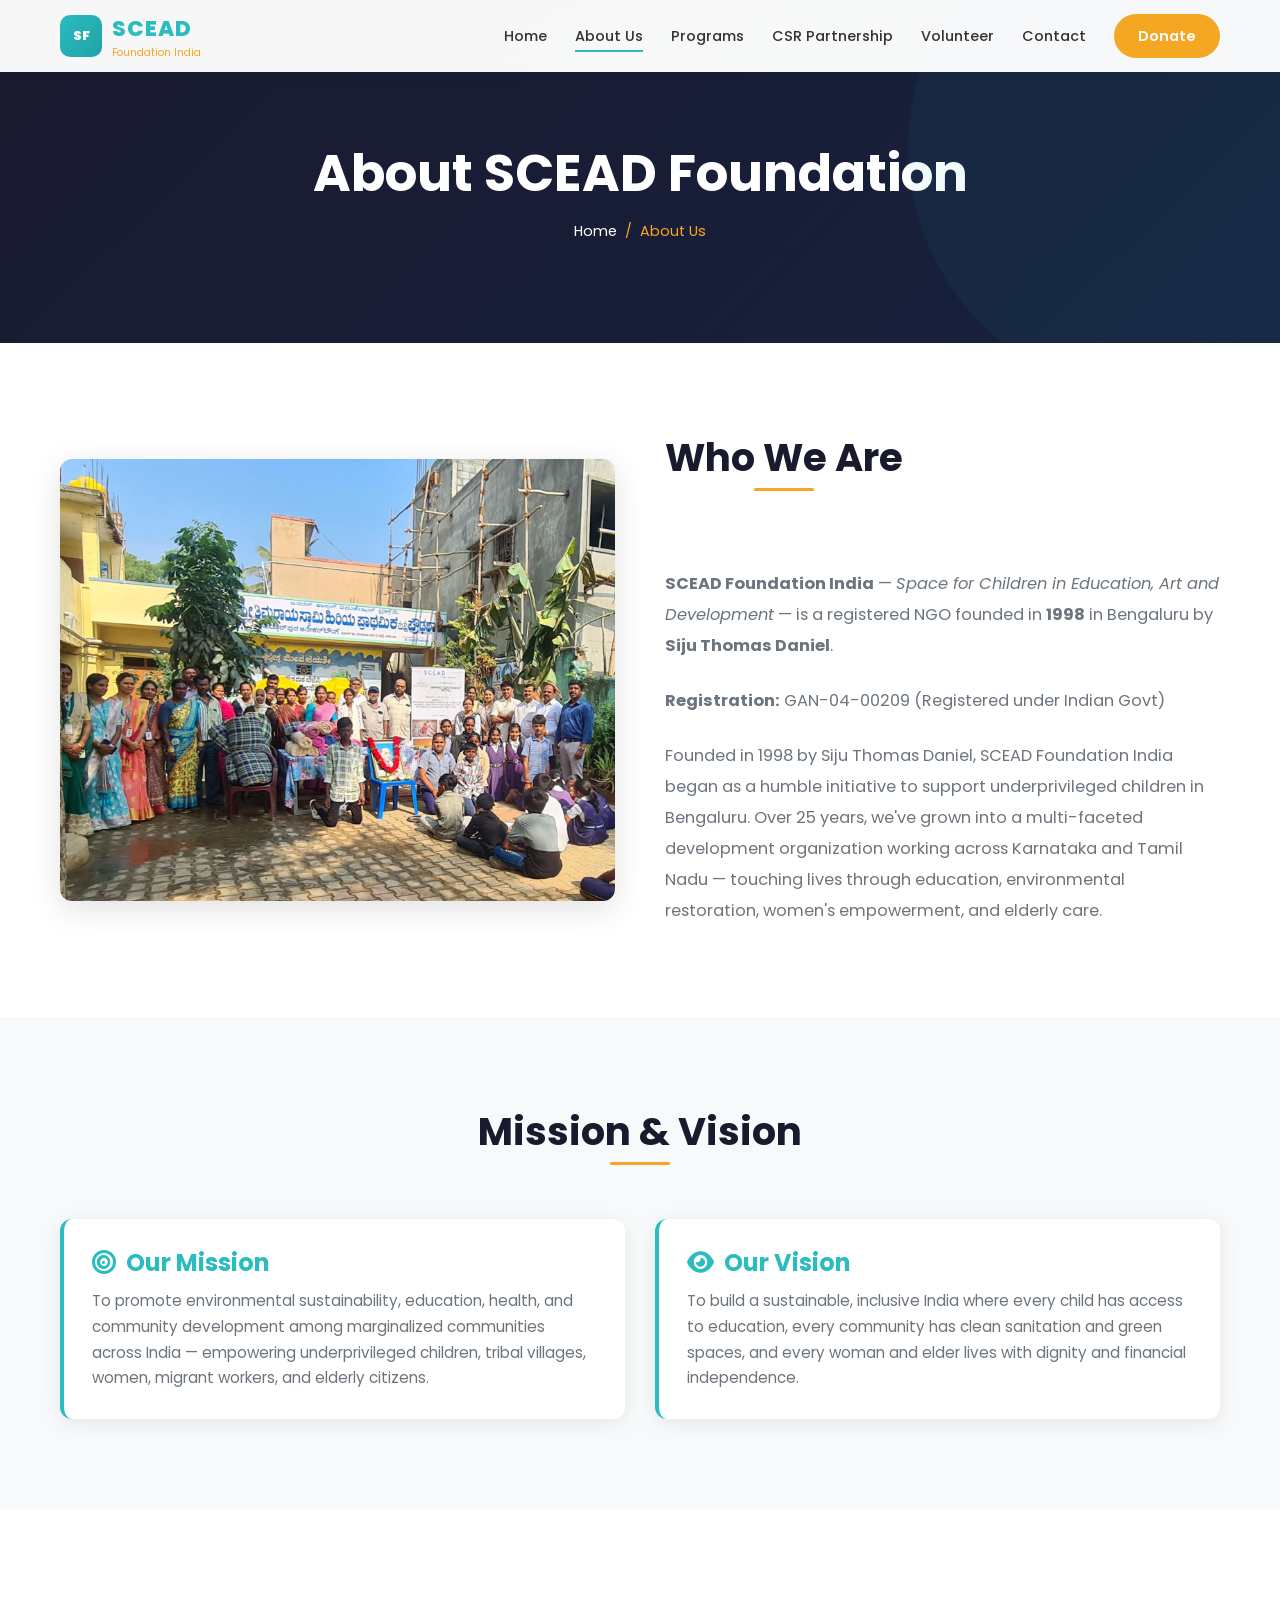
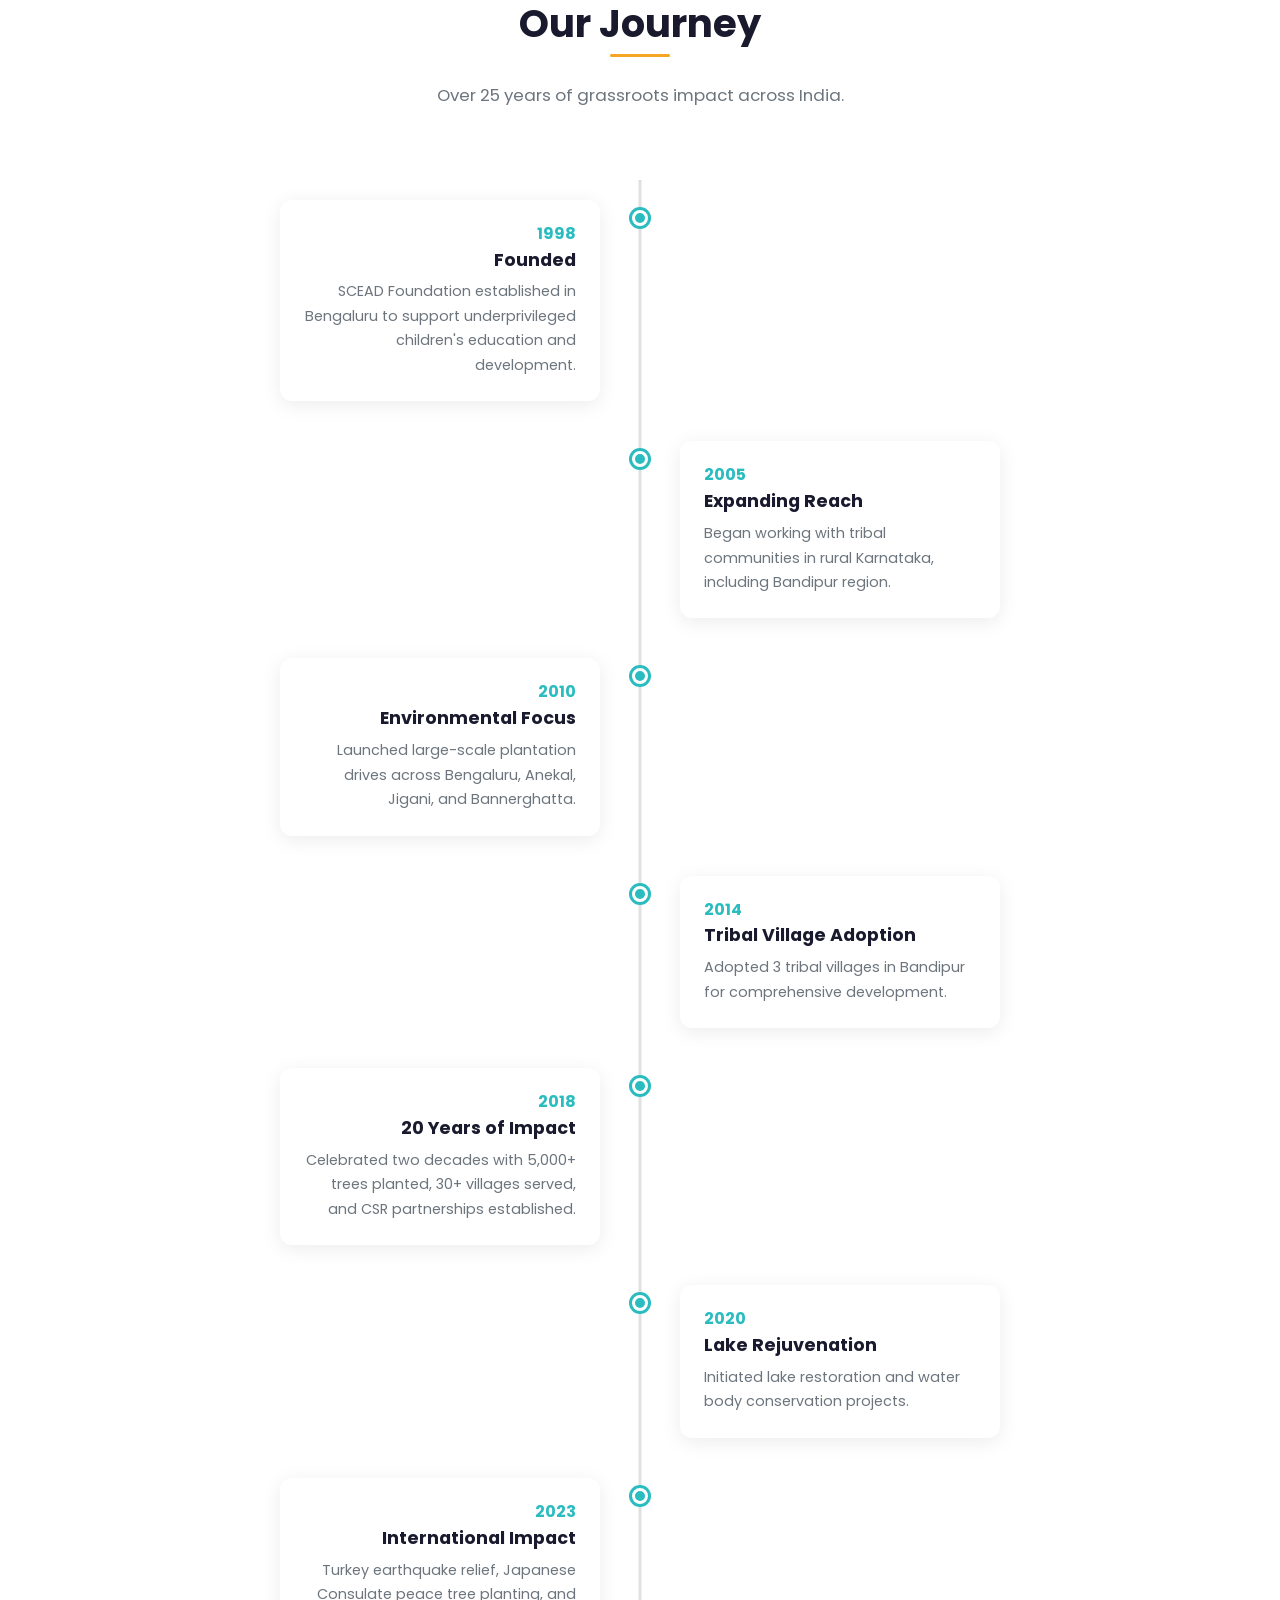
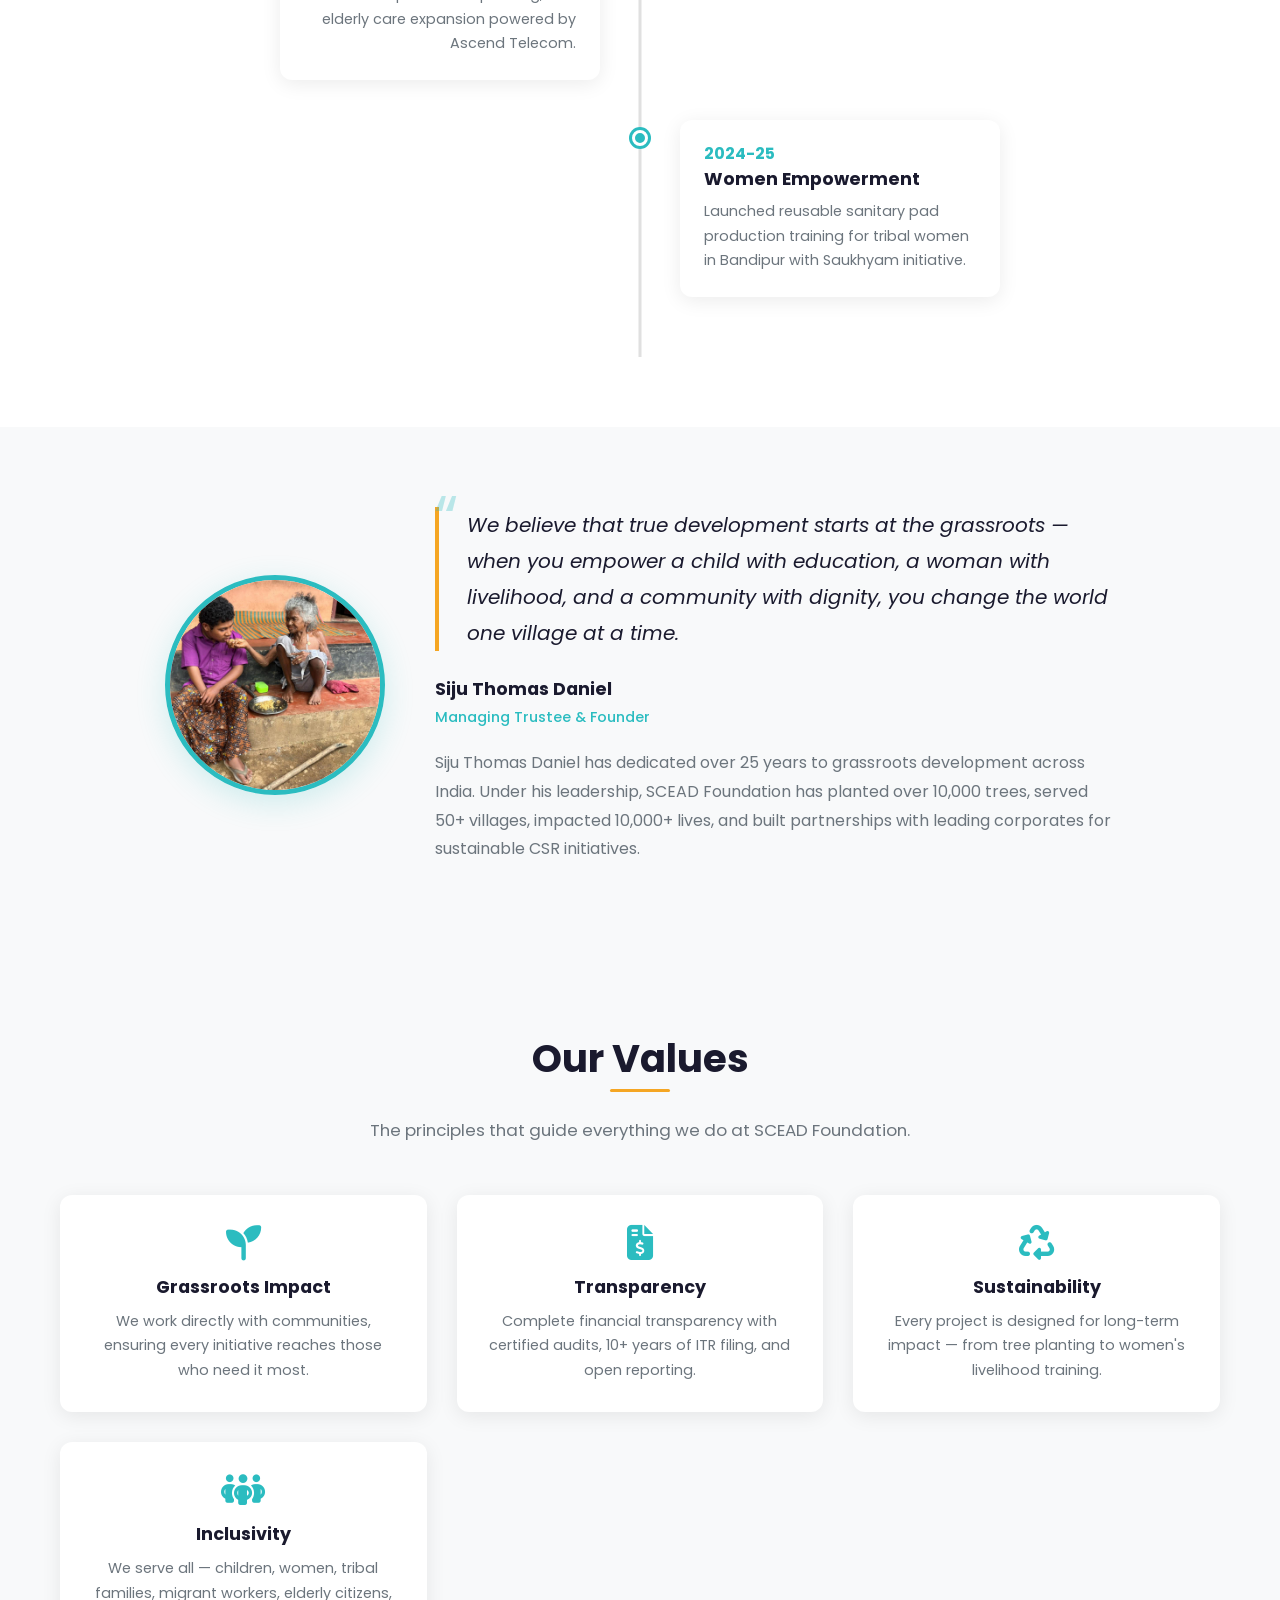
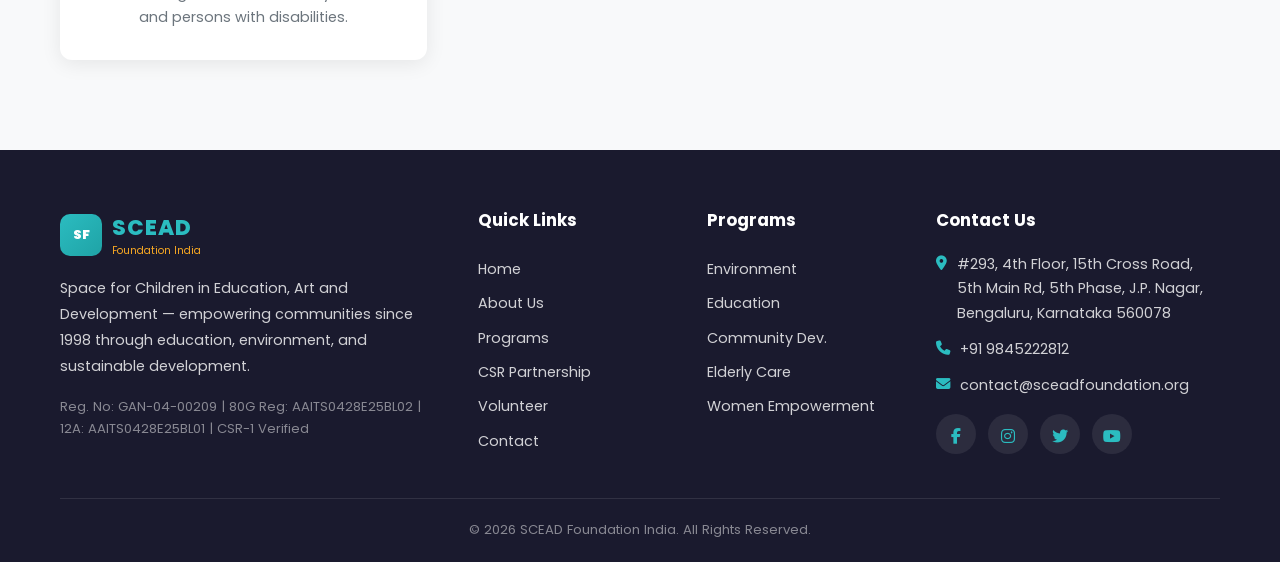
==== about.html @ 92a811de "Add About Us page with timeline, founder section, values" ====
<!DOCTYPE html>
<html lang="en">
<head>
  <meta charset="UTF-8">
  <meta name="viewport" content="width=device-width, initial-scale=1.0">
  <meta name="description" content="About SCEAD Foundation India — Founded in 1998 by Siju Thomas Daniel, empowering underprivileged children, tribal communities, women, and the elderly across Karnataka and Tamil Nadu.">
  <title>About Us — SCEAD Foundation India</title>
  <link rel="preconnect" href="https://fonts.googleapis.com">
  <link rel="preconnect" href="https://fonts.gstatic.com" crossorigin>
  <link href="https://fonts.googleapis.com/css2?family=Poppins:wght@300;400;500;600;700;800&display=swap" rel="stylesheet">
  <link rel="stylesheet" href="https://cdnjs.cloudflare.com/ajax/libs/font-awesome/6.5.1/css/all.min.css">
  <link rel="stylesheet" href="styles.css">
</head>
<body>

  <!-- Navigation -->
  <nav class="navbar" role="navigation" aria-label="Main navigation">
    <div class="container">
      <a href="index.html" class="logo" aria-label="SCEAD Foundation Home">
        <div class="logo-icon">SF</div>
        <div class="logo-text">
          <span>SCEAD</span>
          <span>Foundation India</span>
        </div>
      </a>
      <div class="nav-links" id="navLinks">
        <a href="index.html">Home</a>
        <a href="about.html" class="active">About Us</a>
        <a href="programs.html">Programs</a>
        <a href="csr.html">CSR Partnership</a>
        <a href="volunteer.html">Volunteer</a>
        <a href="contact.html">Contact</a>
        <a href="#donate" class="nav-donate">Donate</a>
      </div>
      <button class="hamburger" id="hamburger" aria-label="Toggle navigation menu" aria-expanded="false">
        <span></span><span></span><span></span>
      </button>
    </div>
  </nav>

  <!-- Page Hero -->
  <section class="page-hero">
    <div class="container">
      <h1 data-aos="fade-up">About SCEAD Foundation</h1>
      <div class="breadcrumb" data-aos="fade-up" data-aos-delay="100">
        <a href="index.html">Home</a>
        <span>/</span>
        <span>About Us</span>
      </div>
    </div>
  </section>

  <!-- Who We Are -->
  <section class="section" id="who-we-are">
    <div class="container">
      <div class="about-grid">
        <div class="about-image" data-aos="fade-right">
          <img src="images/community-gathering.jpg" alt="SCEAD Foundation community gathering and outreach event" loading="lazy">
        </div>
        <div class="about-cards" data-aos="fade-left">
          <div class="section-header" style="text-align:left;">
            <h2>Who We Are</h2>
          </div>
          <p style="color: var(--gray-600); font-size: 1.02rem; line-height: 1.9;">
            <strong>SCEAD Foundation India</strong> — <em>Space for Children in Education, Art and Development</em> — is a registered NGO founded in <strong>1998</strong> in Bengaluru by <strong>Siju Thomas Daniel</strong>.
          </p>
          <p style="color: var(--gray-600); font-size: 1.02rem; line-height: 1.9;">
            <strong>Registration:</strong> GAN-04-00209 (Registered under Indian Govt)
          </p>
          <p style="color: var(--gray-600); font-size: 1.02rem; line-height: 1.9;">
            Founded in 1998 by Siju Thomas Daniel, SCEAD Foundation India began as a humble initiative to support underprivileged children in Bengaluru. Over 25 years, we've grown into a multi-faceted development organization working across Karnataka and Tamil Nadu — touching lives through education, environmental restoration, women's empowerment, and elderly care.
          </p>
        </div>
      </div>
    </div>
  </section>

  <!-- Mission & Vision -->
  <section class="section section-alt" id="mission-vision">
    <div class="container">
      <div class="section-header" data-aos="fade-up">
        <h2>Mission &amp; Vision</h2>
      </div>
      <div class="cta-grid" style="grid-template-columns: repeat(2, 1fr);">
        <div class="about-card" data-aos="fade-up">
          <h3><i class="fas fa-bullseye"></i> Our Mission</h3>
          <p>To promote environmental sustainability, education, health, and community development among marginalized communities across India — empowering underprivileged children, tribal villages, women, migrant workers, and elderly citizens.</p>
        </div>
        <div class="about-card" data-aos="fade-up" data-aos-delay="150">
          <h3><i class="fas fa-eye"></i> Our Vision</h3>
          <p>To build a sustainable, inclusive India where every child has access to education, every community has clean sanitation and green spaces, and every woman and elder lives with dignity and financial independence.</p>
        </div>
      </div>
    </div>
  </section>

  <!-- Our Journey Timeline -->
  <section class="section" id="journey">
    <div class="container">
      <div class="section-header" data-aos="fade-up">
        <h2>Our Journey</h2>
        <p>Over 25 years of grassroots impact across India.</p>
      </div>
      <div class="timeline">
        <div class="timeline-item" data-aos="fade-up">
          <div class="timeline-content">
            <h3>1998</h3>
            <h4>Founded</h4>
            <p>SCEAD Foundation established in Bengaluru to support underprivileged children's education and development.</p>
          </div>
        </div>
        <div class="timeline-item" data-aos="fade-up" data-aos-delay="100">
          <div class="timeline-content">
            <h3>2005</h3>
            <h4>Expanding Reach</h4>
            <p>Began working with tribal communities in rural Karnataka, including Bandipur region.</p>
          </div>
        </div>
        <div class="timeline-item" data-aos="fade-up" data-aos-delay="200">
          <div class="timeline-content">
            <h3>2010</h3>
            <h4>Environmental Focus</h4>
            <p>Launched large-scale plantation drives across Bengaluru, Anekal, Jigani, and Bannerghatta.</p>
          </div>
        </div>
        <div class="timeline-item" data-aos="fade-up" data-aos-delay="300">
          <div class="timeline-content">
            <h3>2014</h3>
            <h4>Tribal Village Adoption</h4>
            <p>Adopted 3 tribal villages in Bandipur for comprehensive development.</p>
          </div>
        </div>
        <div class="timeline-item" data-aos="fade-up" data-aos-delay="400">
          <div class="timeline-content">
            <h3>2018</h3>
            <h4>20 Years of Impact</h4>
            <p>Celebrated two decades with 5,000+ trees planted, 30+ villages served, and CSR partnerships established.</p>
          </div>
        </div>
        <div class="timeline-item" data-aos="fade-up" data-aos-delay="500">
          <div class="timeline-content">
            <h3>2020</h3>
            <h4>Lake Rejuvenation</h4>
            <p>Initiated lake restoration and water body conservation projects.</p>
          </div>
        </div>
        <div class="timeline-item" data-aos="fade-up" data-aos-delay="600">
          <div class="timeline-content">
            <h3>2023</h3>
            <h4>International Impact</h4>
            <p>Turkey earthquake relief, Japanese Consulate peace tree planting, and elderly care expansion powered by Ascend Telecom.</p>
          </div>
        </div>
        <div class="timeline-item" data-aos="fade-up" data-aos-delay="700">
          <div class="timeline-content">
            <h3>2024-25</h3>
            <h4>Women Empowerment</h4>
            <p>Launched reusable sanitary pad production training for tribal women in Bandipur with Saukhyam initiative.</p>
          </div>
        </div>
      </div>
    </div>
  </section>

  <!-- Founder Section -->
  <section class="founder-section" id="founder">
    <div class="container">
      <div class="founder-grid">
        <div class="founder-photo" data-aos="zoom-in">
          <img src="images/elderly-care.jpg" alt="SCEAD Foundation founder's grassroots work with communities" loading="lazy">
        </div>
        <div class="founder-content" data-aos="fade-left">
          <blockquote>
            We believe that true development starts at the grassroots — when you empower a child with education, a woman with livelihood, and a community with dignity, you change the world one village at a time.
          </blockquote>
          <div class="founder-name">Siju Thomas Daniel</div>
          <div class="founder-title">Managing Trustee &amp; Founder</div>
          <p style="color: var(--gray-600); font-size: 1rem; line-height: 1.8; margin-top: 20px;">
            Siju Thomas Daniel has dedicated over 25 years to grassroots development across India. Under his leadership, SCEAD Foundation has planted over 10,000 trees, served 50+ villages, impacted 10,000+ lives, and built partnerships with leading corporates for sustainable CSR initiatives.
          </p>
        </div>
      </div>
    </div>
  </section>

  <!-- Our Values -->
  <section class="section section-alt" id="values">
    <div class="container">
      <div class="section-header" data-aos="fade-up">
        <h2>Our Values</h2>
        <p>The principles that guide everything we do at SCEAD Foundation.</p>
      </div>
      <div class="cta-grid">
        <div class="info-card" data-aos="fade-up">
          <i class="fas fa-seedling"></i>
          <h3>Grassroots Impact</h3>
          <p>We work directly with communities, ensuring every initiative reaches those who need it most.</p>
        </div>
        <div class="info-card" data-aos="fade-up" data-aos-delay="100">
          <i class="fas fa-file-invoice-dollar"></i>
          <h3>Transparency</h3>
          <p>Complete financial transparency with certified audits, 10+ years of ITR filing, and open reporting.</p>
        </div>
        <div class="info-card" data-aos="fade-up" data-aos-delay="200">
          <i class="fas fa-recycle"></i>
          <h3>Sustainability</h3>
          <p>Every project is designed for long-term impact — from tree planting to women's livelihood training.</p>
        </div>
        <div class="info-card" data-aos="fade-up" data-aos-delay="300">
          <i class="fas fa-people-group"></i>
          <h3>Inclusivity</h3>
          <p>We serve all — children, women, tribal families, migrant workers, elderly citizens, and persons with disabilities.</p>
        </div>
      </div>
    </div>
  </section>

  <!-- Footer -->
  <footer class="footer" id="contact-footer">
    <div class="container">
      <div class="footer-grid">
        <div class="footer-about">
          <div class="logo" style="margin-bottom: 16px;">
            <div class="logo-icon">SF</div>
            <div class="logo-text">
              <span>SCEAD</span>
              <span>Foundation India</span>
            </div>
          </div>
          <p>Space for Children in Education, Art and Development — empowering communities since 1998 through education, environment, and sustainable development.</p>
          <div class="reg-info">Reg. No: GAN-04-00209 | 80G Reg: AAITS0428E25BL02 | 12A: AAITS0428E25BL01 | CSR-1 Verified</div>
        </div>
        <div class="footer-links">
          <h4>Quick Links</h4>
          <a href="index.html">Home</a>
          <a href="about.html">About Us</a>
          <a href="programs.html">Programs</a>
          <a href="csr.html">CSR Partnership</a>
          <a href="volunteer.html">Volunteer</a>
          <a href="contact.html">Contact</a>
        </div>
        <div class="footer-links">
          <h4>Programs</h4>
          <a href="programs.html#environment">Environment</a>
          <a href="programs.html#education">Education</a>
          <a href="programs.html#community">Community Dev.</a>
          <a href="programs.html#elderly">Elderly Care</a>
          <a href="programs.html#women">Women Empowerment</a>
        </div>
        <div class="footer-contact">
          <h4>Contact Us</h4>
          <p><i class="fas fa-map-marker-alt"></i> #293, 4th Floor, 15th Cross Road, 5th Main Rd, 5th Phase, J.P. Nagar, Bengaluru, Karnataka 560078</p>
          <p><i class="fas fa-phone"></i> +91 9845222812</p>
          <p><i class="fas fa-envelope"></i> contact@sceadfoundation.org</p>
          <div class="footer-social">
            <a href="#" aria-label="Facebook"><i class="fab fa-facebook-f"></i></a>
            <a href="#" aria-label="Instagram"><i class="fab fa-instagram"></i></a>
            <a href="#" aria-label="Twitter"><i class="fab fa-twitter"></i></a>
            <a href="#" aria-label="YouTube"><i class="fab fa-youtube"></i></a>
          </div>
        </div>
      </div>
      <div class="footer-bottom">
        &copy; 2026 SCEAD Foundation India. All Rights Reserved.
      </div>
    </div>
  </footer>

  <!-- Back to Top -->
  <button class="back-to-top" aria-label="Back to top"><i class="fas fa-chevron-up"></i></button>

  <!-- Mobile Donate Float -->
  <a href="#donate" class="donate-float"><i class="fas fa-heart"></i> Donate Now</a>

  <script src="scripts.js"></script>
</body>
</html>
---- styles.css ----
/* ============================================
   SCEAD Foundation India — Global Styles
   ============================================ */

/* ---------- CSS Variables ---------- */
:root {
  --primary: #2BBCC0;
  --primary-dark: #1FA3A6;
  --secondary: #F5A623;
  --secondary-dark: #D98E1B;
  --dark: #1A1A2E;
  --dark-text: #333333;
  --light-bg: #F8F9FA;
  --white: #FFFFFF;
  --gray-100: #f0f0f0;
  --gray-200: #e0e0e0;
  --gray-600: #6c757d;
  --shadow: 0 4px 20px rgba(0,0,0,0.08);
  --shadow-lg: 0 8px 32px rgba(0,0,0,0.12);
  --radius: 12px;
  --transition: 0.3s ease;
}

/* ---------- Reset & Base ---------- */
*, *::before, *::after { box-sizing: border-box; margin: 0; padding: 0; }

html {
  scroll-behavior: smooth;
  font-size: 16px;
}

body {
  font-family: 'Poppins', sans-serif;
  color: var(--dark-text);
  line-height: 1.7;
  overflow-x: hidden;
  background: var(--white);
}

img { max-width: 100%; height: auto; display: block; }
a { text-decoration: none; color: inherit; transition: color var(--transition); }
ul { list-style: none; }

.container {
  max-width: 1200px;
  margin: 0 auto;
  padding: 0 20px;
}

/* ---------- Typography ---------- */
h1, h2, h3, h4, h5, h6 {
  font-weight: 700;
  line-height: 1.3;
  color: var(--dark);
}

h1 { font-size: clamp(2rem, 5vw, 3.2rem); }
h2 { font-size: clamp(1.6rem, 4vw, 2.4rem); }
h3 { font-size: clamp(1.2rem, 3vw, 1.5rem); }

.section-header {
  text-align: center;
  margin-bottom: 50px;
}

.section-header h2 {
  margin-bottom: 12px;
  position: relative;
  display: inline-block;
}

.section-header h2::after {
  content: '';
  position: absolute;
  bottom: -8px;
  left: 50%;
  transform: translateX(-50%);
  width: 60px;
  height: 3px;
  background: var(--secondary);
  border-radius: 2px;
}

.section-header p {
  color: var(--gray-600);
  max-width: 620px;
  margin: 20px auto 0;
  font-size: 1.05rem;
}

/* ---------- Buttons ---------- */
.btn {
  display: inline-flex;
  align-items: center;
  gap: 8px;
  padding: 14px 32px;
  border-radius: 50px;
  font-family: 'Poppins', sans-serif;
  font-weight: 600;
  font-size: 0.95rem;
  border: none;
  cursor: pointer;
  transition: all var(--transition);
  text-align: center;
}

.btn-primary {
  background: var(--secondary);
  color: var(--white);
}
.btn-primary:hover {
  background: var(--secondary-dark);
  transform: translateY(-2px);
  box-shadow: 0 6px 20px rgba(245,166,35,0.4);
}

.btn-outline {
  background: transparent;
  color: var(--white);
  border: 2px solid var(--white);
}
.btn-outline:hover {
  background: var(--white);
  color: var(--dark);
  transform: translateY(-2px);
}

.btn-teal {
  background: var(--primary);
  color: var(--white);
}
.btn-teal:hover {
  background: var(--primary-dark);
  transform: translateY(-2px);
  box-shadow: 0 6px 20px rgba(43,188,192,0.4);
}

.btn-sm {
  padding: 10px 24px;
  font-size: 0.88rem;
}

/* ---------- Navigation ---------- */
.navbar {
  position: fixed;
  top: 0;
  left: 0;
  width: 100%;
  z-index: 1000;
  background: rgba(255,255,255,0.97);
  backdrop-filter: blur(10px);
  box-shadow: 0 2px 12px rgba(0,0,0,0.06);
  transition: all var(--transition);
}

.navbar .container {
  display: flex;
  align-items: center;
  justify-content: space-between;
  height: 72px;
}

.logo {
  display: flex;
  align-items: center;
  gap: 10px;
  font-size: 1.35rem;
  font-weight: 800;
  letter-spacing: 1px;
}

.logo-icon {
  width: 42px;
  height: 42px;
  background: linear-gradient(135deg, var(--primary), var(--primary-dark));
  border-radius: 10px;
  display: flex;
  align-items: center;
  justify-content: center;
  color: var(--white);
  font-weight: 900;
  font-size: 0.8rem;
  letter-spacing: 0;
}

.logo-text span:first-child { color: var(--primary); }
.logo-text span:last-child { color: var(--secondary); font-size: 0.65rem; display: block; font-weight: 400; letter-spacing: 0; margin-top: -4px; }

.nav-links {
  display: flex;
  align-items: center;
  gap: 28px;
}

.nav-links a {
  font-size: 0.9rem;
  font-weight: 500;
  color: var(--dark-text);
  position: relative;
  padding: 4px 0;
}

.nav-links a::after {
  content: '';
  position: absolute;
  bottom: 0;
  left: 0;
  width: 0;
  height: 2px;
  background: var(--primary);
  transition: width var(--transition);
}

.nav-links a:hover::after,
.nav-links a.active::after { width: 100%; }
.nav-links a:hover { color: var(--primary); }

.nav-donate {
  background: var(--secondary) !important;
  color: var(--white) !important;
  padding: 10px 24px !important;
  border-radius: 50px !important;
  font-weight: 600 !important;
}
.nav-donate::after { display: none !important; }
.nav-donate:hover {
  background: var(--secondary-dark) !important;
  color: var(--white) !important;
  transform: translateY(-1px);
  box-shadow: 0 4px 12px rgba(245,166,35,0.35);
}

/* Hamburger */
.hamburger {
  display: none;
  flex-direction: column;
  gap: 5px;
  cursor: pointer;
  padding: 4px;
  background: none;
  border: none;
}

.hamburger span {
  width: 26px;
  height: 2.5px;
  background: var(--dark);
  border-radius: 2px;
  transition: all var(--transition);
}

.hamburger.active span:nth-child(1) { transform: translateY(7.5px) rotate(45deg); }
.hamburger.active span:nth-child(2) { opacity: 0; }
.hamburger.active span:nth-child(3) { transform: translateY(-7.5px) rotate(-45deg); }

/* ---------- Hero ---------- */
.hero {
  position: relative;
  min-height: 100vh;
  display: flex;
  align-items: center;
  justify-content: center;
  overflow: hidden;
  background: var(--dark);
}

.hero-bg {
  position: absolute;
  inset: 0;
  background-size: cover;
  background-position: center;
  background-repeat: no-repeat;
  filter: brightness(0.4);
  transform: scale(1.05);
  transition: transform 8s ease;
}

.hero:hover .hero-bg { transform: scale(1.1); }

.hero-content {
  position: relative;
  z-index: 2;
  text-align: center;
  color: var(--white);
  max-width: 820px;
  padding: 0 20px;
}

.hero-content h1 {
  color: var(--white);
  font-size: clamp(2.2rem, 6vw, 3.8rem);
  margin-bottom: 20px;
  text-shadow: 0 2px 20px rgba(0,0,0,0.3);
}

.hero-content h1 span { color: var(--secondary); }

.hero-content p {
  font-size: clamp(1rem, 2vw, 1.2rem);
  margin-bottom: 36px;
  opacity: 0.92;
  line-height: 1.8;
}

.hero-buttons {
  display: flex;
  gap: 16px;
  justify-content: center;
  flex-wrap: wrap;
}

/* ---------- Section Padding ---------- */
.section { padding: 90px 0; }
.section-alt { background: var(--light-bg); }

/* ---------- About / Side-by-Side ---------- */
.about-grid {
  display: grid;
  grid-template-columns: 1fr 1fr;
  gap: 50px;
  align-items: center;
}

.about-image {
  border-radius: var(--radius);
  overflow: hidden;
  box-shadow: var(--shadow-lg);
  position: relative;
}

.about-image img {
  width: 100%;
  height: 100%;
  object-fit: cover;
  min-height: 400px;
}

.about-image::after {
  content: '';
  position: absolute;
  bottom: -15px;
  right: -15px;
  width: 100%;
  height: 100%;
  border: 3px solid var(--primary);
  border-radius: var(--radius);
  z-index: -1;
}

.about-cards {
  display: flex;
  flex-direction: column;
  gap: 24px;
}

.about-card {
  background: var(--white);
  padding: 28px;
  border-radius: var(--radius);
  box-shadow: var(--shadow);
  border-left: 4px solid var(--primary);
  transition: transform var(--transition);
}

.about-card:hover { transform: translateX(6px); }

.about-card h3 {
  margin-bottom: 10px;
  color: var(--primary);
  display: flex;
  align-items: center;
  gap: 10px;
}

.about-card p { color: var(--gray-600); font-size: 0.95rem; }

/* ---------- Impact Stats ---------- */
.stats-section {
  background: linear-gradient(135deg, var(--dark) 0%, #16213e 100%);
  padding: 70px 0;
  position: relative;
  overflow: hidden;
}

.stats-section::before {
  content: '';
  position: absolute;
  top: -50%;
  left: -10%;
  width: 400px;
  height: 400px;
  background: rgba(43,188,192,0.08);
  border-radius: 50%;
}

.stats-grid {
  display: grid;
  grid-template-columns: repeat(auto-fit, minmax(170px, 1fr));
  gap: 30px;
  text-align: center;
  position: relative;
  z-index: 1;
}

.stat-item {
  color: var(--white);
  padding: 20px 10px;
}

.stat-icon {
  font-size: 2rem;
  color: var(--secondary);
  margin-bottom: 12px;
}

.stat-number {
  font-size: 2.6rem;
  font-weight: 800;
  color: var(--white);
  margin-bottom: 6px;
}

.stat-number .suffix { font-size: 1.6rem; }

.stat-label {
  font-size: 0.88rem;
  opacity: 0.8;
  font-weight: 400;
}

/* ---------- Founder Quote ---------- */
.founder-section {
  background: var(--light-bg);
  padding: 80px 0;
}

.founder-grid {
  display: grid;
  grid-template-columns: auto 1fr;
  gap: 50px;
  align-items: center;
  max-width: 950px;
  margin: 0 auto;
}

.founder-photo {
  width: 220px;
  height: 220px;
  border-radius: 50%;
  overflow: hidden;
  border: 5px solid var(--primary);
  box-shadow: 0 8px 30px rgba(43,188,192,0.2);
}

.founder-photo img {
  width: 100%;
  height: 100%;
  object-fit: cover;
}

.founder-content blockquote {
  font-size: 1.25rem;
  font-style: italic;
  color: var(--dark);
  line-height: 1.8;
  position: relative;
  padding-left: 28px;
  border-left: 4px solid var(--secondary);
  margin-bottom: 24px;
}

.founder-content blockquote::before {
  content: '\201C';
  position: absolute;
  top: -20px;
  left: -5px;
  font-size: 4rem;
  color: var(--primary);
  opacity: 0.3;
  font-style: normal;
  line-height: 1;
}

.founder-name {
  font-weight: 700;
  font-size: 1.1rem;
  color: var(--dark);
}

.founder-title {
  color: var(--primary);
  font-size: 0.9rem;
  font-weight: 500;
}

/* ---------- Focus Areas / Work Themes ---------- */
.focus-grid {
  display: grid;
  grid-template-columns: repeat(auto-fit, minmax(340px, 1fr));
  gap: 30px;
}

.focus-card {
  background: var(--white);
  border-radius: var(--radius);
  overflow: hidden;
  box-shadow: var(--shadow);
  transition: all var(--transition);
  display: flex;
  flex-direction: column;
}

.focus-card:hover {
  transform: translateY(-8px);
  box-shadow: var(--shadow-lg);
}

.focus-card-image {
  height: 220px;
  overflow: hidden;
}

.focus-card-image img {
  width: 100%;
  height: 100%;
  object-fit: cover;
  transition: transform 0.5s ease;
}

.focus-card:hover .focus-card-image img { transform: scale(1.08); }

.focus-card-body {
  padding: 28px;
  flex: 1;
  display: flex;
  flex-direction: column;
}

.focus-card-body h3 {
  color: var(--primary);
  margin-bottom: 16px;
  display: flex;
  align-items: center;
  gap: 10px;
}

.focus-card-body h3 i { color: var(--secondary); }

.focus-card-body ul {
  list-style: none;
  display: flex;
  flex-direction: column;
  gap: 10px;
  flex: 1;
}

.focus-card-body ul li {
  position: relative;
  padding-left: 22px;
  font-size: 0.92rem;
  color: var(--gray-600);
  line-height: 1.6;
}

.focus-card-body ul li::before {
  content: '';
  position: absolute;
  left: 0;
  top: 9px;
  width: 8px;
  height: 8px;
  background: var(--primary);
  border-radius: 50%;
}

/* ---------- Projects ---------- */
.projects-grid {
  display: grid;
  grid-template-columns: repeat(auto-fit, minmax(340px, 1fr));
  gap: 30px;
}

.project-card {
  background: var(--white);
  border-radius: var(--radius);
  overflow: hidden;
  box-shadow: var(--shadow);
  transition: all var(--transition);
}

.project-card:hover {
  transform: translateY(-6px);
  box-shadow: var(--shadow-lg);
}

.project-card-image {
  height: 200px;
  overflow: hidden;
  position: relative;
}

.project-card-image img {
  width: 100%;
  height: 100%;
  object-fit: cover;
  transition: transform 0.5s ease;
}

.project-card:hover .project-card-image img { transform: scale(1.06); }

.project-card-body {
  padding: 24px;
}

.project-card-body h3 {
  font-size: 1.1rem;
  margin-bottom: 10px;
  color: var(--dark);
}

.project-card-body p {
  font-size: 0.92rem;
  color: var(--gray-600);
  margin-bottom: 16px;
  line-height: 1.6;
}

.project-card-body .btn-sm {
  color: var(--primary);
  font-weight: 600;
  padding: 0;
  font-size: 0.9rem;
  display: inline-flex;
  align-items: center;
  gap: 6px;
}

.project-card-body .btn-sm:hover { color: var(--primary-dark); gap: 10px; }

/* ---------- CTA Cards ---------- */
.cta-grid {
  display: grid;
  grid-template-columns: repeat(auto-fit, minmax(320px, 1fr));
  gap: 30px;
}

.cta-card {
  background: var(--white);
  border-radius: var(--radius);
  padding: 40px 30px;
  text-align: center;
  box-shadow: var(--shadow);
  transition: all var(--transition);
  border-top: 4px solid transparent;
}

.cta-card:nth-child(1) { border-top-color: var(--secondary); }
.cta-card:nth-child(2) { border-top-color: var(--primary); }
.cta-card:nth-child(3) { border-top-color: #8B5CF6; }

.cta-card:hover {
  transform: translateY(-8px);
  box-shadow: var(--shadow-lg);
}

.cta-icon {
  width: 72px;
  height: 72px;
  border-radius: 50%;
  display: flex;
  align-items: center;
  justify-content: center;
  margin: 0 auto 20px;
  font-size: 1.8rem;
}

.cta-card:nth-child(1) .cta-icon { background: rgba(245,166,35,0.12); color: var(--secondary); }
.cta-card:nth-child(2) .cta-icon { background: rgba(43,188,192,0.12); color: var(--primary); }
.cta-card:nth-child(3) .cta-icon { background: rgba(139,92,246,0.12); color: #8B5CF6; }

.cta-card h3 { margin-bottom: 12px; }

.cta-card p {
  color: var(--gray-600);
  font-size: 0.93rem;
  margin-bottom: 24px;
  line-height: 1.7;
}

/* ---------- Partners ---------- */
.partners-track {
  display: flex;
  gap: 50px;
  animation: scroll-partners 30s linear infinite;
  align-items: center;
}

.partners-wrapper {
  overflow: hidden;
  padding: 20px 0;
}

.partner-item {
  flex-shrink: 0;
  padding: 18px 30px;
  background: var(--white);
  border-radius: var(--radius);
  box-shadow: 0 2px 10px rgba(0,0,0,0.06);
  font-weight: 600;
  font-size: 0.9rem;
  color: var(--gray-600);
  white-space: nowrap;
  transition: all var(--transition);
}

.partner-item:hover {
  color: var(--primary);
  box-shadow: var(--shadow);
}

@keyframes scroll-partners {
  0% { transform: translateX(0); }
  100% { transform: translateX(-50%); }
}

/* ---------- Footer ---------- */
.footer {
  background: var(--dark);
  color: rgba(255,255,255,0.8);
  padding: 60px 0 0;
}

.footer-grid {
  display: grid;
  grid-template-columns: 2fr 1fr 1fr 1.5fr;
  gap: 40px;
  padding-bottom: 40px;
  border-bottom: 1px solid rgba(255,255,255,0.1);
}

.footer h4 {
  color: var(--white);
  margin-bottom: 20px;
  font-size: 1.05rem;
}

.footer-about p {
  font-size: 0.9rem;
  line-height: 1.8;
  margin-bottom: 16px;
}

.footer-about .reg-info {
  font-size: 0.82rem;
  opacity: 0.6;
  margin-top: 8px;
}

.footer-links a {
  display: block;
  padding: 5px 0;
  font-size: 0.9rem;
  transition: all var(--transition);
}

.footer-links a:hover { color: var(--primary); padding-left: 6px; }

.footer-contact p {
  display: flex;
  align-items: flex-start;
  gap: 10px;
  font-size: 0.9rem;
  margin-bottom: 12px;
}

.footer-contact i { color: var(--primary); margin-top: 4px; }

.footer-social {
  display: flex;
  gap: 12px;
  margin-top: 16px;
}

.footer-social a {
  width: 40px;
  height: 40px;
  border-radius: 50%;
  background: rgba(255,255,255,0.08);
  display: flex;
  align-items: center;
  justify-content: center;
  font-size: 1rem;
  transition: all var(--transition);
}

.footer-social a:hover {
  background: var(--primary);
  color: var(--white);
  transform: translateY(-3px);
}

.footer-bottom {
  text-align: center;
  padding: 20px 0;
  font-size: 0.82rem;
  opacity: 0.6;
}

/* ---------- Back to Top ---------- */
.back-to-top {
  position: fixed;
  bottom: 30px;
  right: 30px;
  width: 46px;
  height: 46px;
  background: var(--primary);
  color: var(--white);
  border: none;
  border-radius: 50%;
  display: flex;
  align-items: center;
  justify-content: center;
  font-size: 1.2rem;
  cursor: pointer;
  opacity: 0;
  visibility: hidden;
  transition: all var(--transition);
  z-index: 999;
  box-shadow: 0 4px 15px rgba(43,188,192,0.4);
}

.back-to-top.visible { opacity: 1; visibility: visible; }
.back-to-top:hover { background: var(--primary-dark); transform: translateY(-3px); }

/* ---------- Inner Page Hero ---------- */
.page-hero {
  padding: 140px 0 80px;
  background: linear-gradient(135deg, var(--dark) 0%, #16213e 100%);
  text-align: center;
  color: var(--white);
  position: relative;
  overflow: hidden;
}

.page-hero::before {
  content: '';
  position: absolute;
  top: -30%;
  right: -10%;
  width: 500px;
  height: 500px;
  background: rgba(43,188,192,0.06);
  border-radius: 50%;
}

.page-hero h1 {
  color: var(--white);
  margin-bottom: 12px;
}

.page-hero p {
  opacity: 0.8;
  font-size: 1.1rem;
  max-width: 600px;
  margin: 0 auto;
}

.breadcrumb {
  display: flex;
  gap: 8px;
  justify-content: center;
  margin-bottom: 20px;
  font-size: 0.9rem;
  opacity: 0.7;
}

.breadcrumb a:hover { color: var(--secondary); }
.breadcrumb span { color: var(--secondary); }

/* ---------- Forms ---------- */
.form-group {
  margin-bottom: 20px;
}

.form-group label {
  display: block;
  margin-bottom: 6px;
  font-weight: 500;
  font-size: 0.92rem;
  color: var(--dark);
}

.form-group input,
.form-group textarea,
.form-group select {
  width: 100%;
  padding: 14px 18px;
  border: 1.5px solid var(--gray-200);
  border-radius: 8px;
  font-family: 'Poppins', sans-serif;
  font-size: 0.95rem;
  transition: border-color var(--transition);
  background: var(--white);
  color: var(--dark-text);
}

.form-group input:focus,
.form-group textarea:focus,
.form-group select:focus {
  outline: none;
  border-color: var(--primary);
  box-shadow: 0 0 0 3px rgba(43,188,192,0.1);
}

.form-group textarea { resize: vertical; min-height: 120px; }

.form-grid {
  display: grid;
  grid-template-columns: 1fr 1fr;
  gap: 20px;
}

/* ---------- Timeline ---------- */
.timeline {
  position: relative;
  max-width: 800px;
  margin: 0 auto;
  padding: 20px 0;
}

.timeline::before {
  content: '';
  position: absolute;
  left: 50%;
  transform: translateX(-50%);
  width: 3px;
  height: 100%;
  background: var(--gray-200);
}

.timeline-item {
  position: relative;
  width: 50%;
  padding: 20px 40px;
}

.timeline-item:nth-child(odd) { left: 0; text-align: right; }
.timeline-item:nth-child(even) { left: 50%; }

.timeline-item::before {
  content: '';
  position: absolute;
  top: 30px;
  width: 16px;
  height: 16px;
  background: var(--primary);
  border: 3px solid var(--white);
  border-radius: 50%;
  box-shadow: 0 0 0 3px var(--primary);
  z-index: 1;
}

.timeline-item:nth-child(odd)::before { right: -8px; }
.timeline-item:nth-child(even)::before { left: -8px; }

.timeline-content {
  background: var(--white);
  padding: 24px;
  border-radius: var(--radius);
  box-shadow: var(--shadow);
}

.timeline-content h3 {
  color: var(--primary);
  font-size: 1rem;
  margin-bottom: 4px;
}

.timeline-content h4 {
  font-size: 1.1rem;
  margin-bottom: 8px;
}

.timeline-content p {
  font-size: 0.9rem;
  color: var(--gray-600);
}

/* ---------- Map ---------- */
.map-container {
  border-radius: var(--radius);
  overflow: hidden;
  box-shadow: var(--shadow);
  height: 400px;
}

.map-container iframe {
  width: 100%;
  height: 100%;
  border: 0;
}

/* ---------- Info Cards (CSR, etc.) ---------- */
.info-grid {
  display: grid;
  grid-template-columns: repeat(auto-fit, minmax(250px, 1fr));
  gap: 24px;
}

.info-card {
  background: var(--white);
  padding: 30px;
  border-radius: var(--radius);
  box-shadow: var(--shadow);
  text-align: center;
  transition: all var(--transition);
}

.info-card:hover {
  transform: translateY(-5px);
  box-shadow: var(--shadow-lg);
}

.info-card i {
  font-size: 2.2rem;
  color: var(--primary);
  margin-bottom: 16px;
}

.info-card h3 { margin-bottom: 10px; font-size: 1.1rem; }
.info-card p { font-size: 0.9rem; color: var(--gray-600); }

/* ---------- Gallery ---------- */
.gallery-grid {
  display: grid;
  grid-template-columns: repeat(auto-fit, minmax(280px, 1fr));
  gap: 20px;
}

.gallery-item {
  border-radius: var(--radius);
  overflow: hidden;
  box-shadow: var(--shadow);
  height: 250px;
  position: relative;
}

.gallery-item img {
  width: 100%;
  height: 100%;
  object-fit: cover;
  transition: transform 0.5s ease;
}

.gallery-item:hover img { transform: scale(1.08); }

.gallery-item .overlay {
  position: absolute;
  inset: 0;
  background: linear-gradient(to top, rgba(0,0,0,0.7), transparent);
  display: flex;
  align-items: flex-end;
  padding: 20px;
  opacity: 0;
  transition: opacity var(--transition);
}

.gallery-item:hover .overlay { opacity: 1; }

.gallery-item .overlay p {
  color: var(--white);
  font-size: 0.9rem;
  font-weight: 500;
}

/* ---------- Responsive ---------- */
@media (max-width: 992px) {
  .nav-links {
    position: fixed;
    top: 72px;
    left: 0;
    width: 100%;
    background: var(--white);
    flex-direction: column;
    padding: 30px;
    gap: 16px;
    box-shadow: 0 10px 30px rgba(0,0,0,0.1);
    transform: translateY(-120%);
    transition: transform var(--transition);
    z-index: 999;
  }

  .nav-links.active { transform: translateY(0); }
  .hamburger { display: flex; }

  .about-grid { grid-template-columns: 1fr; }
  .about-image::after { display: none; }

  .founder-grid {
    grid-template-columns: 1fr;
    text-align: center;
  }

  .founder-photo { margin: 0 auto; }

  .founder-content blockquote {
    border-left: none;
    padding-left: 0;
    border-top: 4px solid var(--secondary);
    padding-top: 20px;
  }

  .footer-grid {
    grid-template-columns: 1fr 1fr;
  }

  .focus-grid { grid-template-columns: 1fr; }
  .projects-grid { grid-template-columns: 1fr; }
  .cta-grid { grid-template-columns: 1fr; }

  .timeline::before { left: 20px; }
  .timeline-item { width: 100%; left: 0 !important; text-align: left !important; padding-left: 50px; padding-right: 20px; }
  .timeline-item::before { left: 12px !important; right: auto !important; }
}

@media (max-width: 768px) {
  .section { padding: 60px 0; }

  .hero-content h1 { font-size: 2rem; }

  .stats-grid { grid-template-columns: repeat(2, 1fr); gap: 20px; }
  .stat-number { font-size: 2rem; }

  .footer-grid { grid-template-columns: 1fr; }

  .form-grid { grid-template-columns: 1fr; }

  .page-hero { padding: 120px 0 60px; }
}

@media (max-width: 480px) {
  .stats-grid { grid-template-columns: repeat(2, 1fr); }

  .hero-buttons { flex-direction: column; align-items: center; }

  .container { padding: 0 16px; }
}

/* ---------- Animations ---------- */
[data-aos] {
  opacity: 0;
  transition-property: opacity, transform;
}

[data-aos].aos-animate { opacity: 1; }

/* Donate floating btn on mobile */
.donate-float {
  display: none;
  position: fixed;
  bottom: 20px;
  left: 50%;
  transform: translateX(-50%);
  z-index: 998;
  background: var(--secondary);
  color: var(--white);
  padding: 14px 36px;
  border-radius: 50px;
  font-weight: 700;
  font-size: 0.95rem;
  box-shadow: 0 6px 24px rgba(245,166,35,0.5);
  animation: pulse-donate 2s infinite;
}

@media (max-width: 768px) {
  .donate-float { display: flex; align-items: center; gap: 8px; }
  .back-to-top { bottom: 80px; }
}

@keyframes pulse-donate {
  0%, 100% { box-shadow: 0 6px 24px rgba(245,166,35,0.5); }
  50% { box-shadow: 0 6px 32px rgba(245,166,35,0.7); }
}
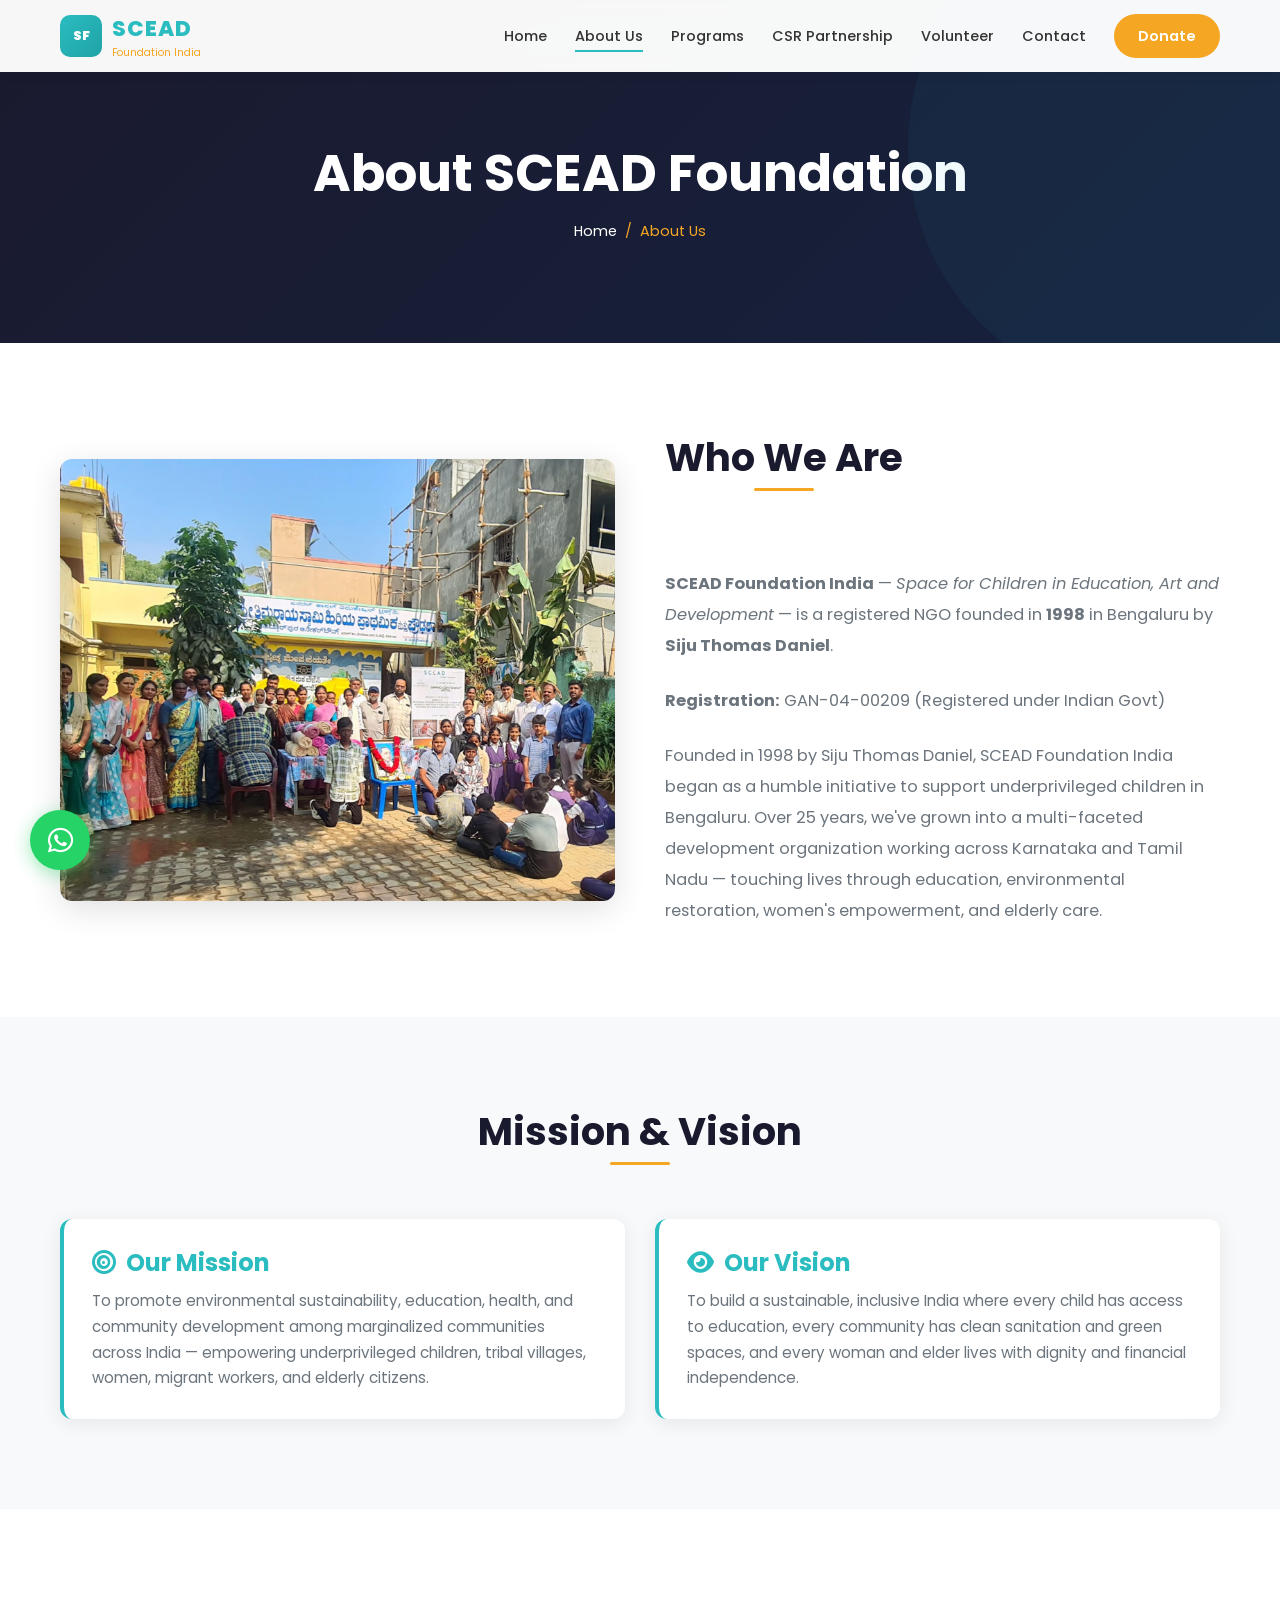
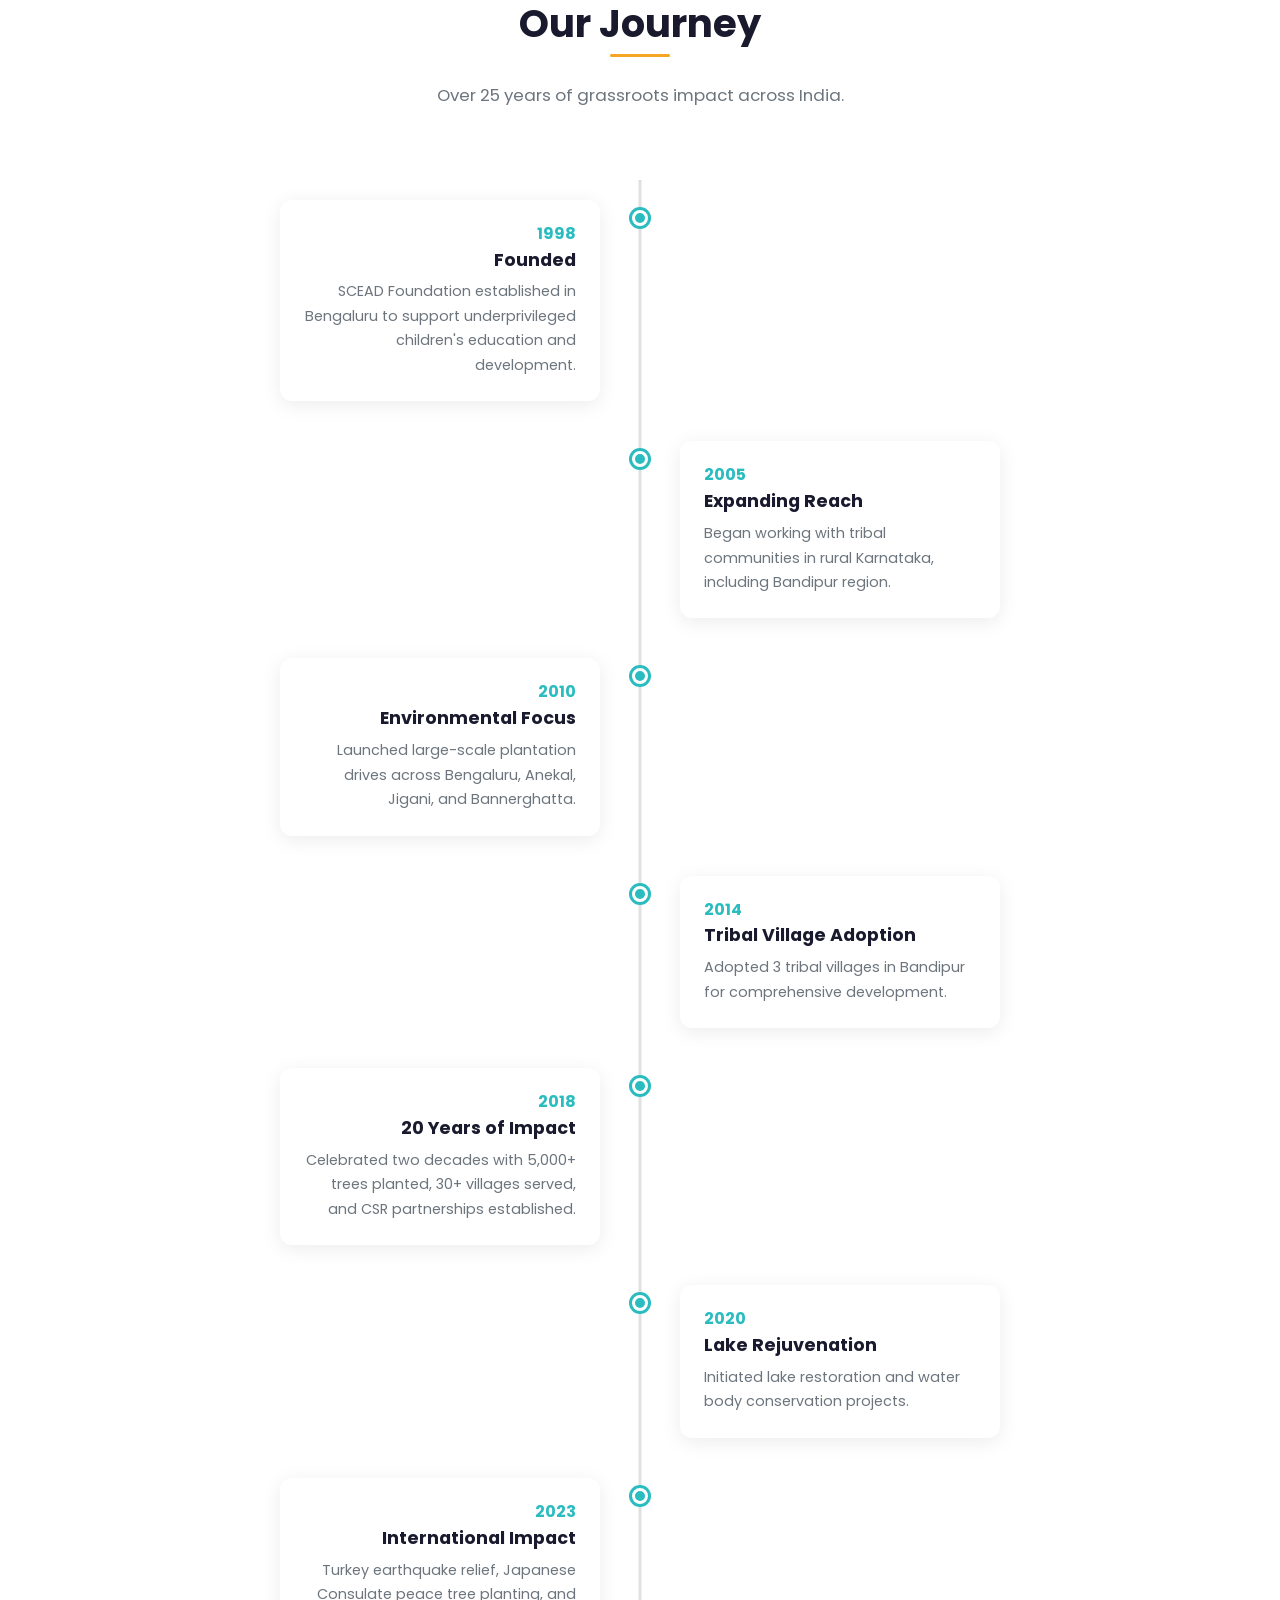
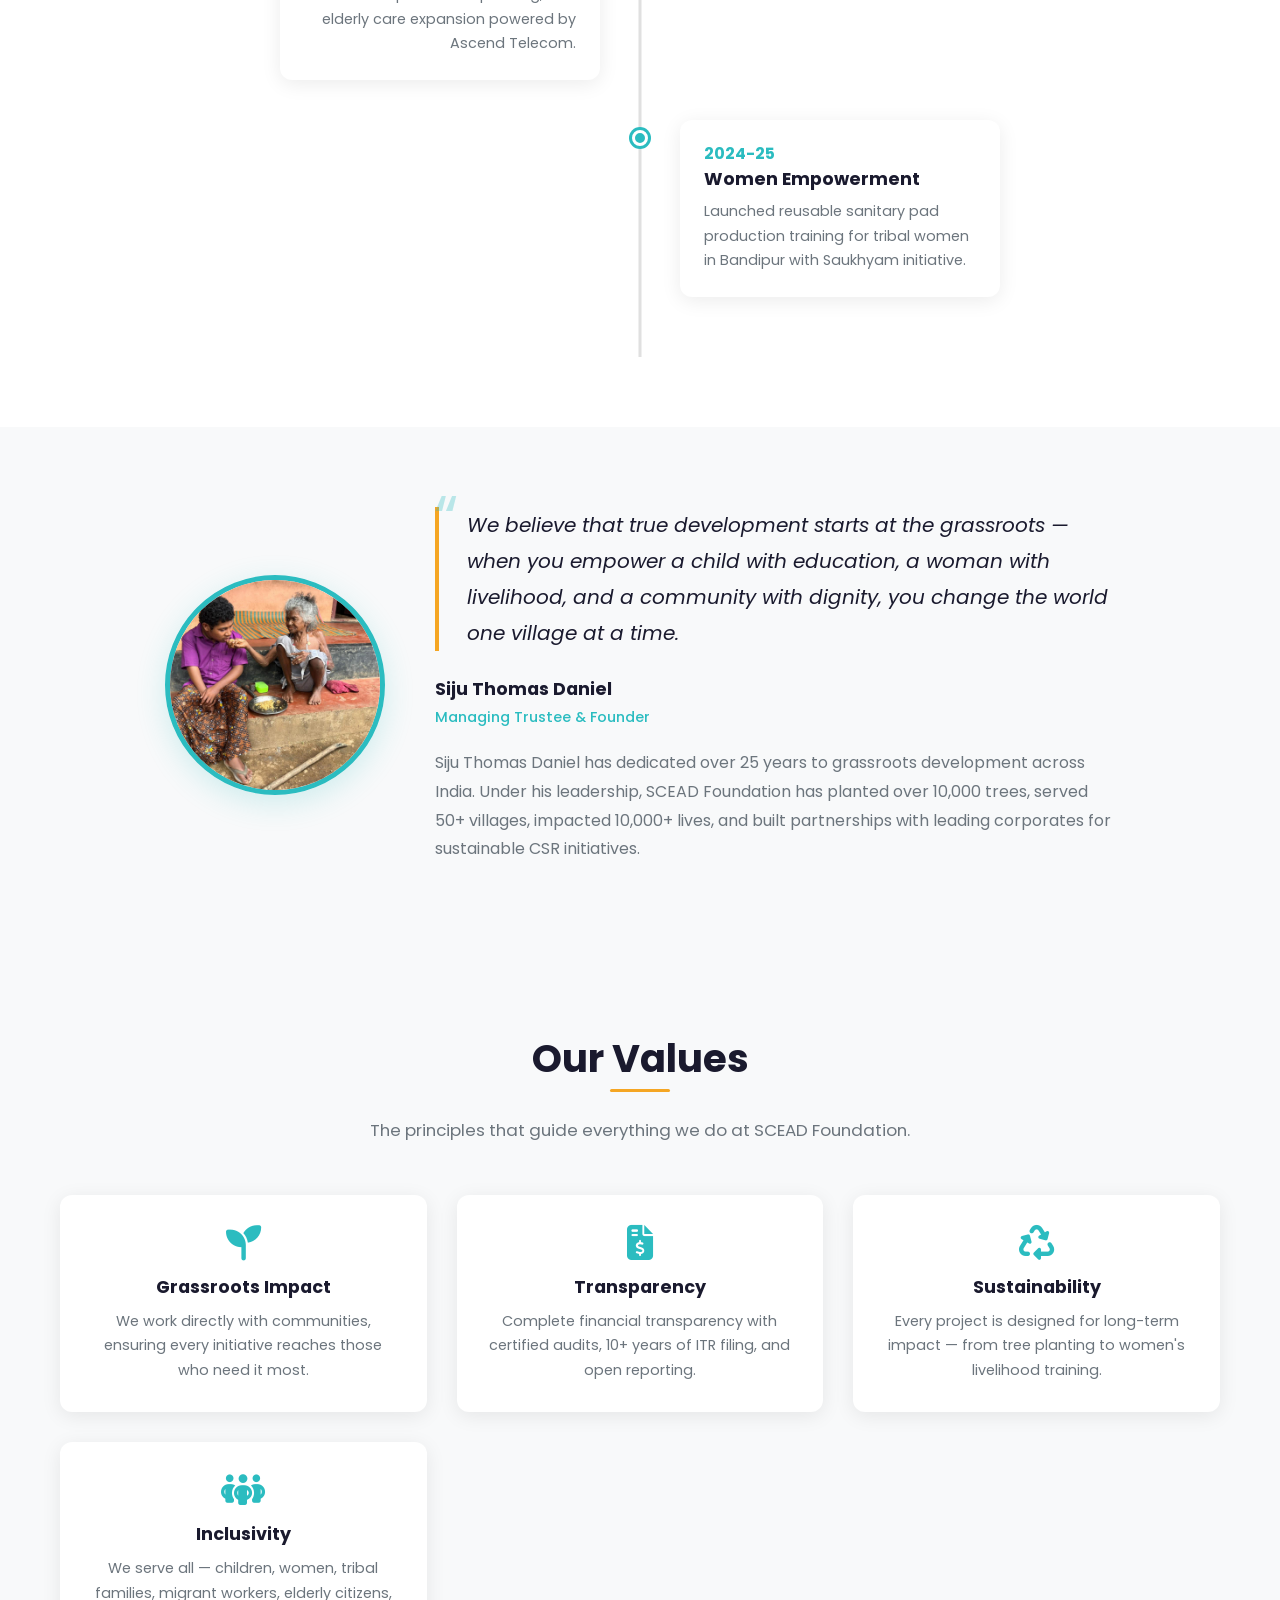
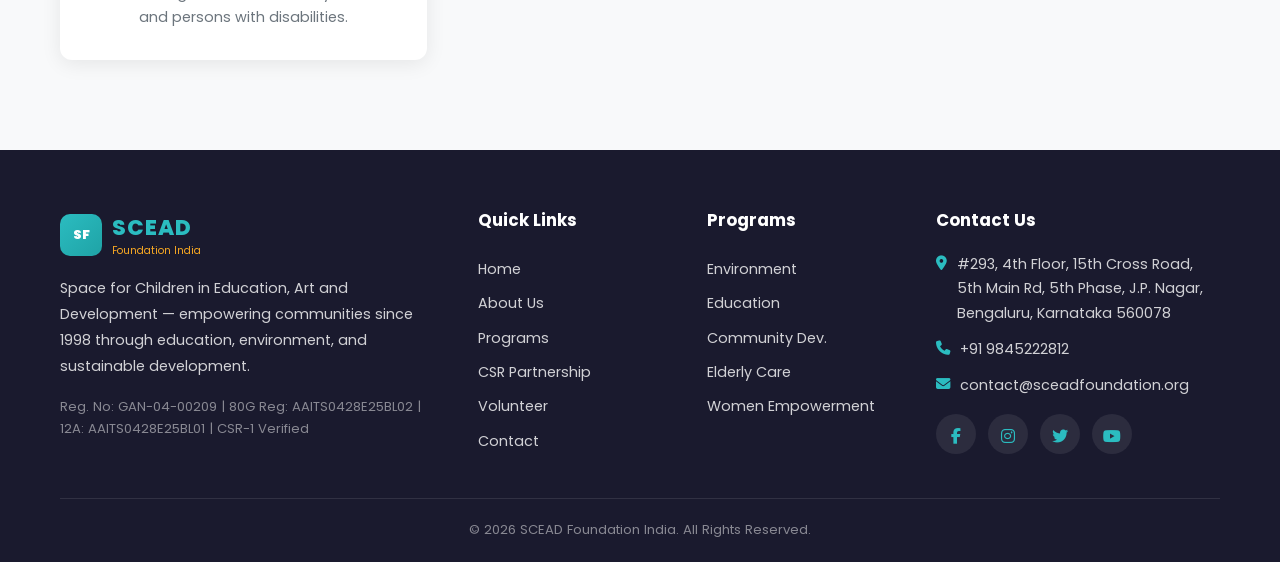
==== commit 6098ada8: "Add floating WhatsApp chat button on all pages" ====
--- a/about.html
+++ b/about.html
@@ -269,6 +269,9 @@
   <!-- Back to Top -->
   <button class="back-to-top" aria-label="Back to top"><i class="fas fa-chevron-up"></i></button>
 
+    <!-- WhatsApp Float -->
+  <a href="https://wa.me/919845222812?text=Hello%20SCEAD%20Foundation!%20I%20visited%20your%20website%20and%20would%20love%20to%20know%20more%20about%20your%20work.%20How%20can%20I%20contribute%3F" target="_blank" rel="noopener" class="whatsapp-float" aria-label="Chat on WhatsApp"><i class="fab fa-whatsapp"></i></a>
+
   <!-- Mobile Donate Float -->
   <a href="#donate" class="donate-float"><i class="fas fa-heart"></i> Donate Now</a>
 
--- a/styles.css
+++ b/styles.css
@@ -1181,3 +1181,39 @@
   0%, 100% { box-shadow: 0 6px 24px rgba(245,166,35,0.5); }
   50% { box-shadow: 0 6px 32px rgba(245,166,35,0.7); }
 }
+
+/* ---------- WhatsApp Floating Button ---------- */
+.whatsapp-float {
+  position: fixed;
+  bottom: 30px;
+  left: 30px;
+  z-index: 998;
+  width: 60px;
+  height: 60px;
+  background: #25D366;
+  color: var(--white);
+  border-radius: 50%;
+  display: flex;
+  align-items: center;
+  justify-content: center;
+  font-size: 1.8rem;
+  box-shadow: 0 4px 18px rgba(37,211,102,0.45);
+  transition: all var(--transition);
+  animation: pulse-whatsapp 2s infinite;
+}
+
+.whatsapp-float:hover {
+  background: #1EBE57;
+  transform: scale(1.1);
+  color: var(--white);
+  box-shadow: 0 6px 24px rgba(37,211,102,0.6);
+}
+
+@keyframes pulse-whatsapp {
+  0%, 100% { box-shadow: 0 4px 18px rgba(37,211,102,0.45); }
+  50% { box-shadow: 0 6px 28px rgba(37,211,102,0.65); }
+}
+
+@media (max-width: 768px) {
+  .whatsapp-float { bottom: 80px; left: 20px; width: 54px; height: 54px; font-size: 1.6rem; }
+}
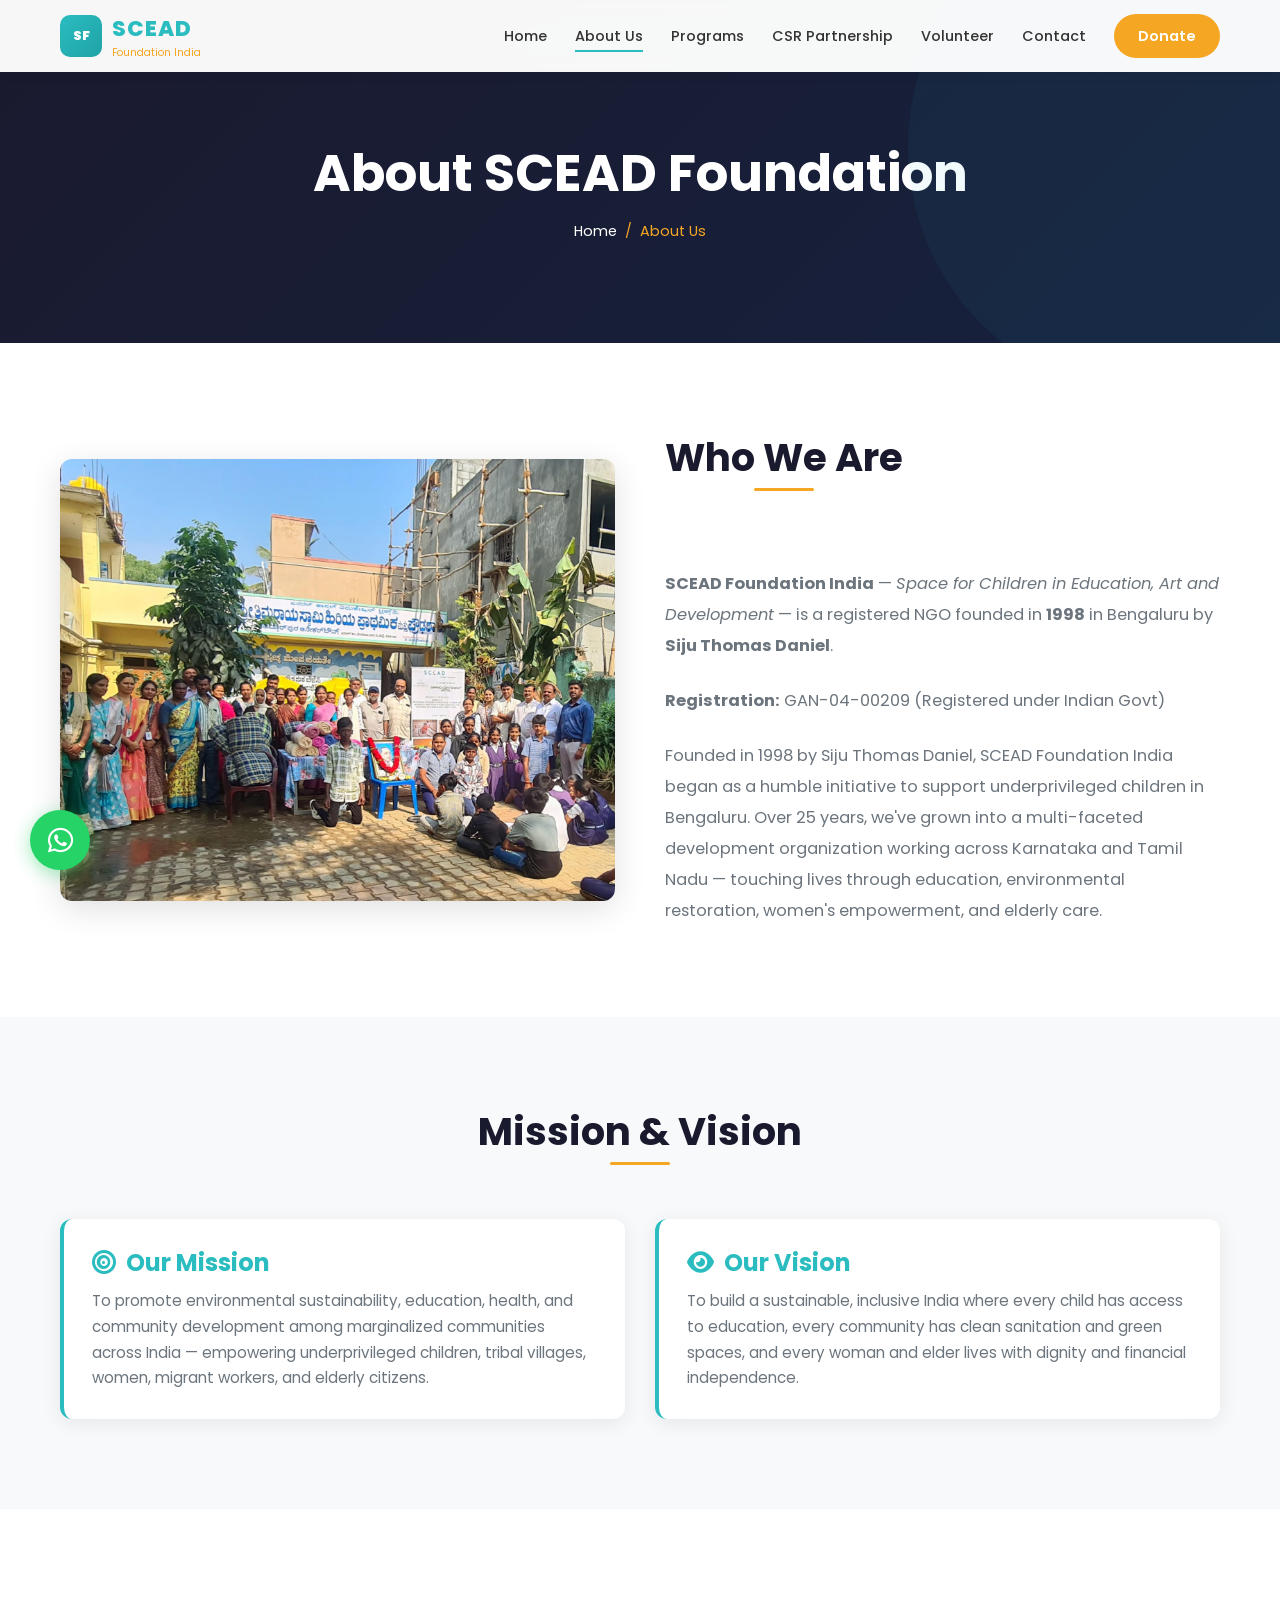
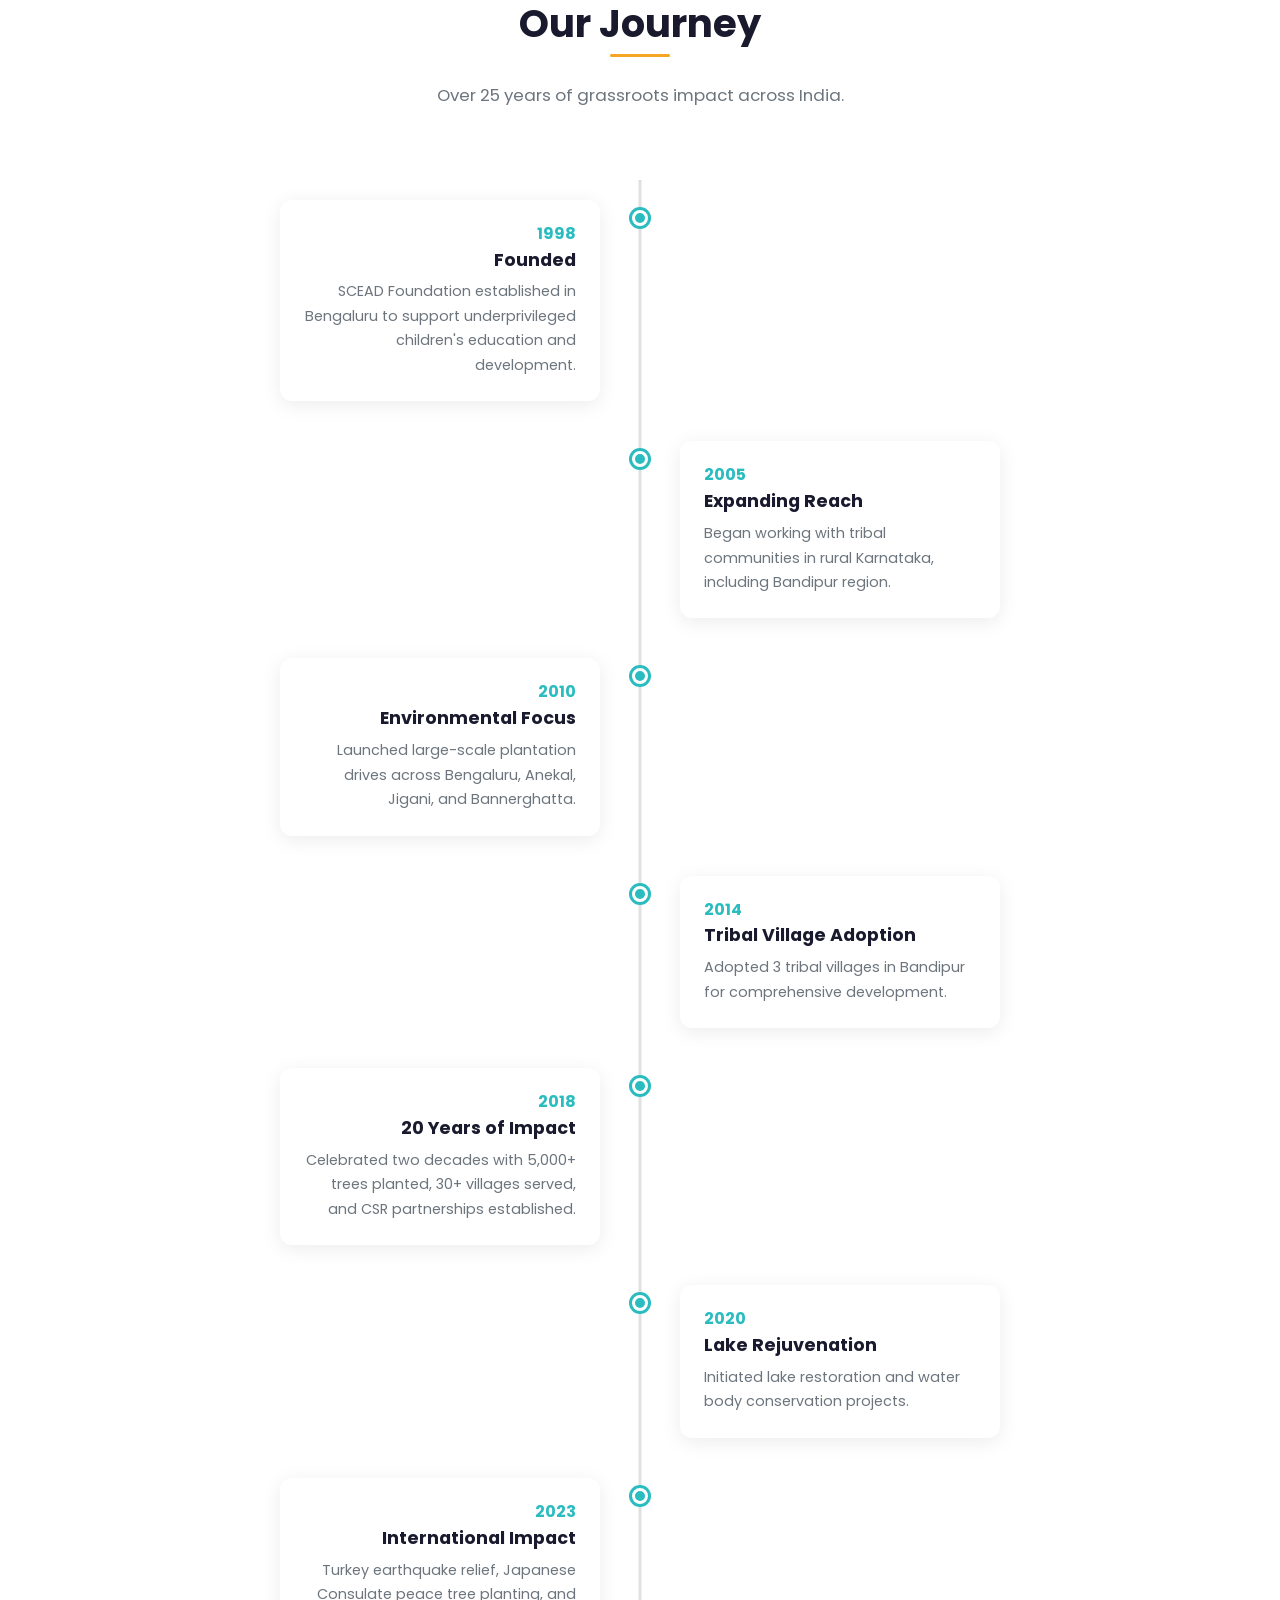
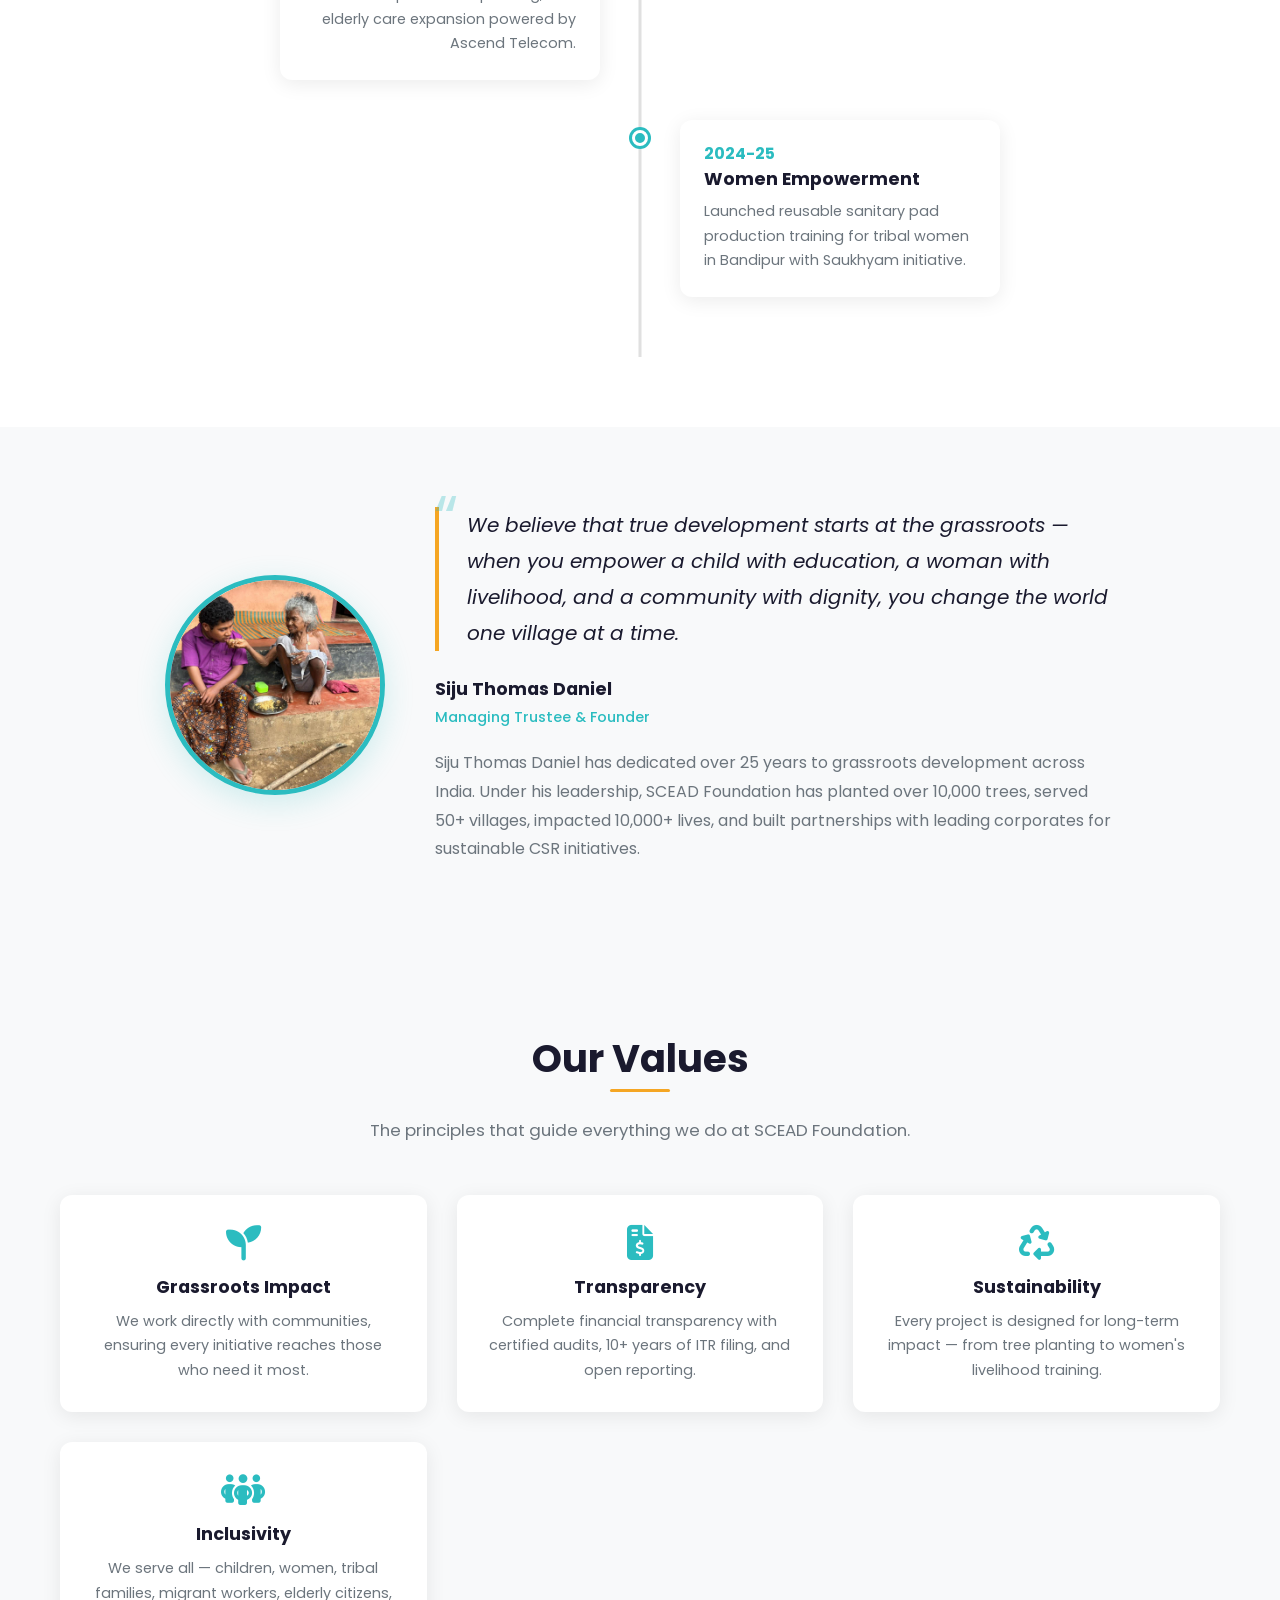
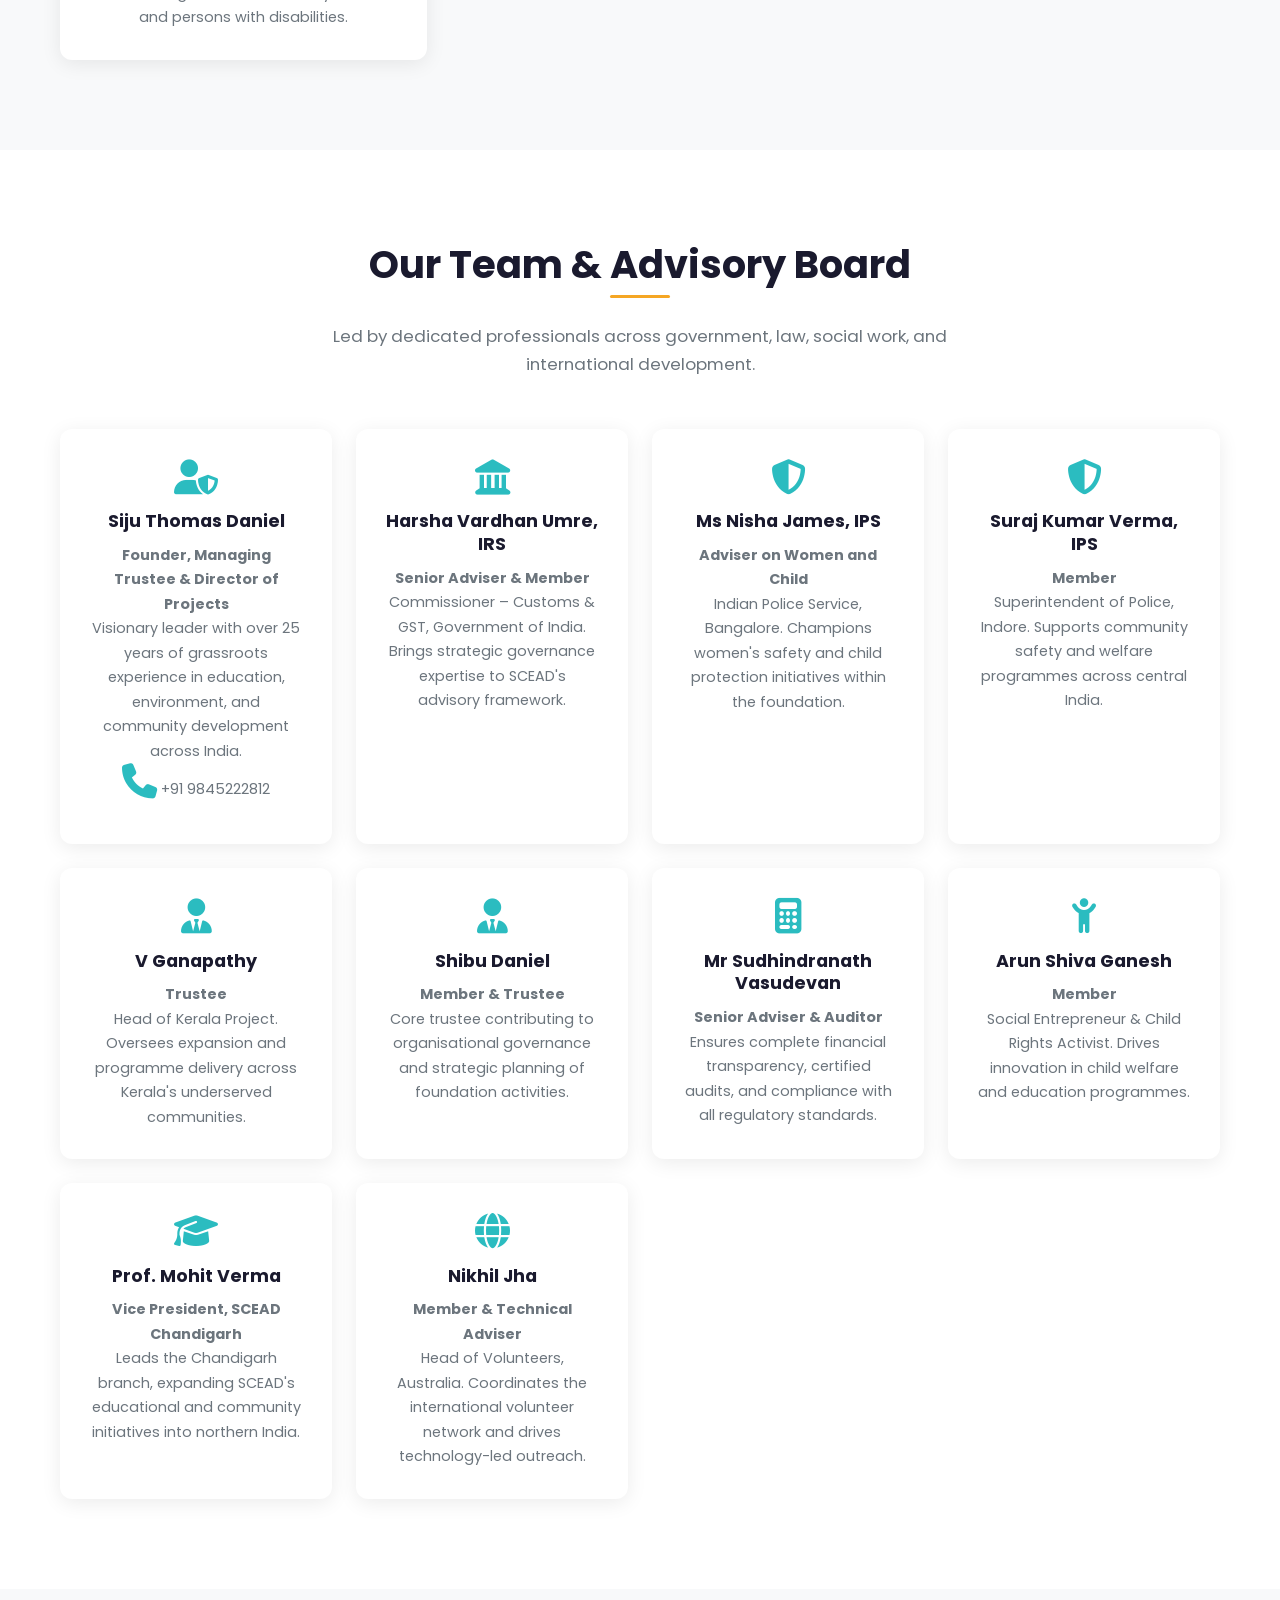
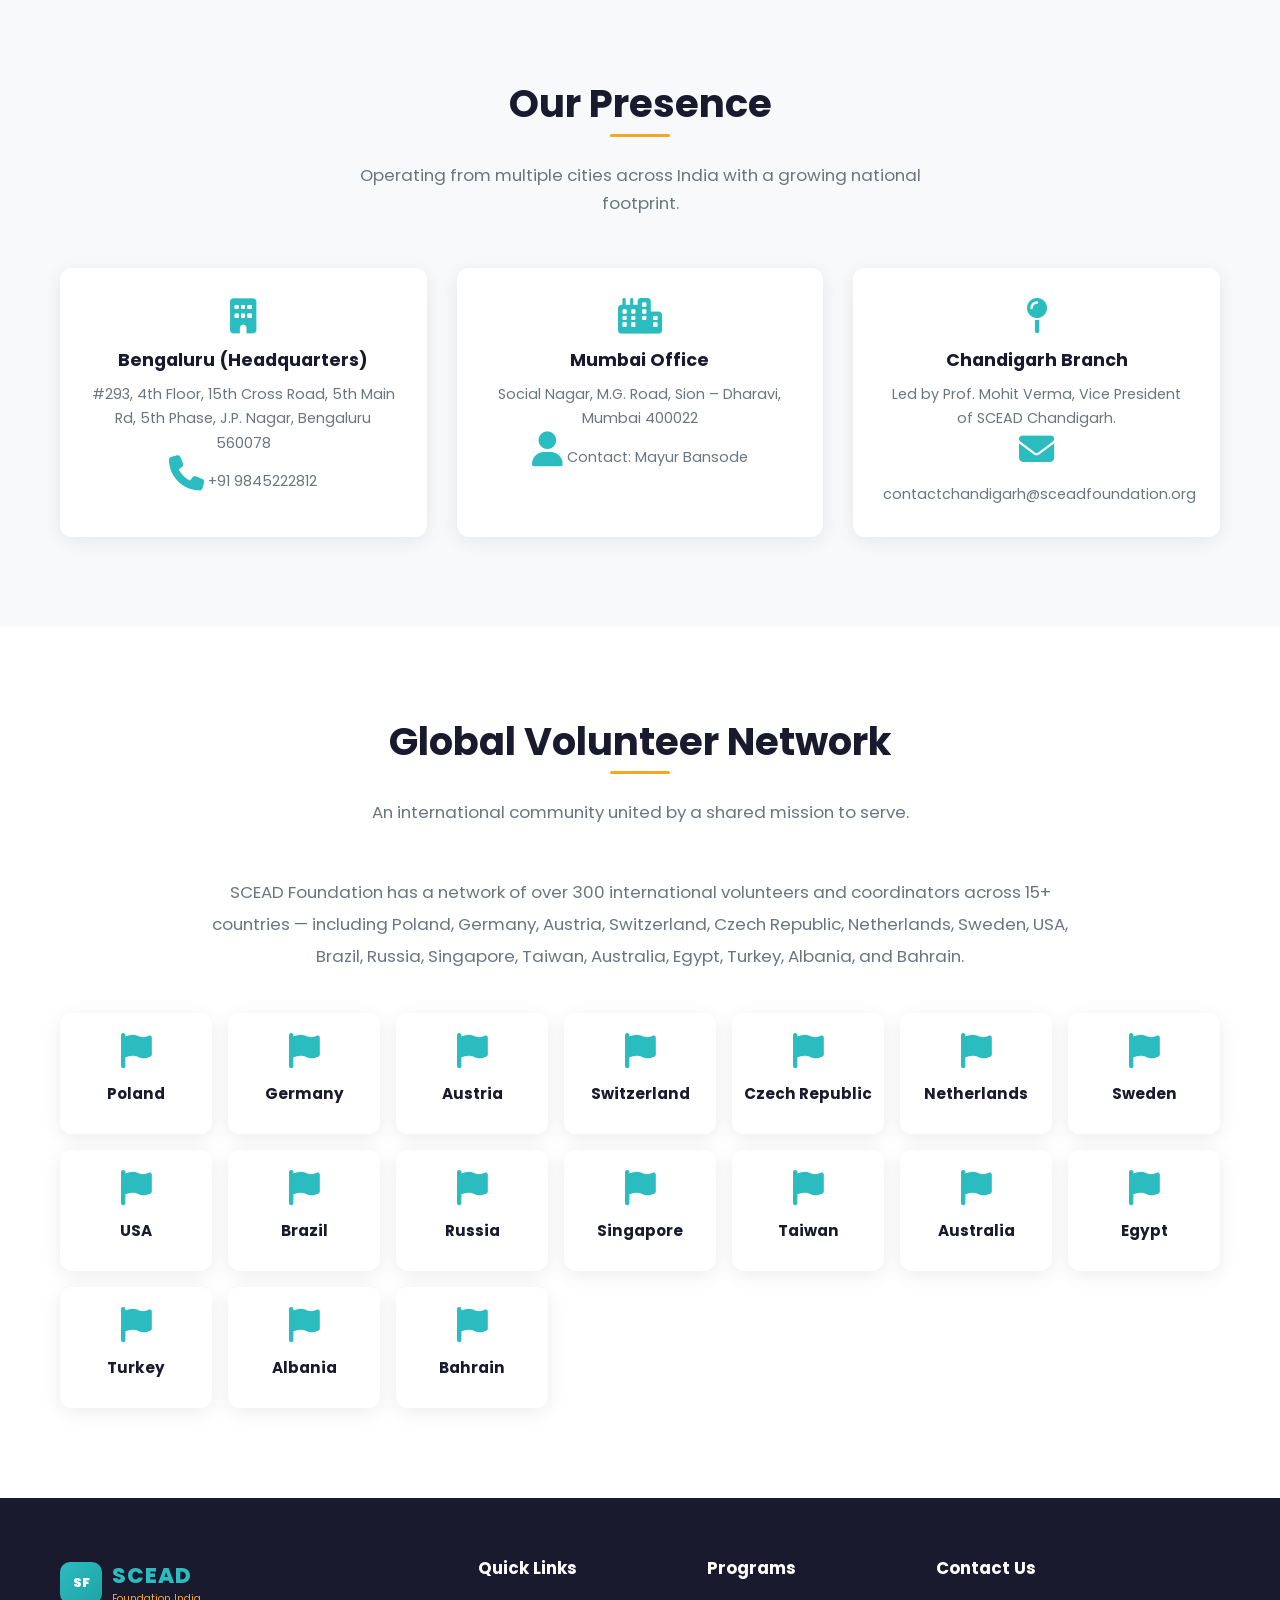
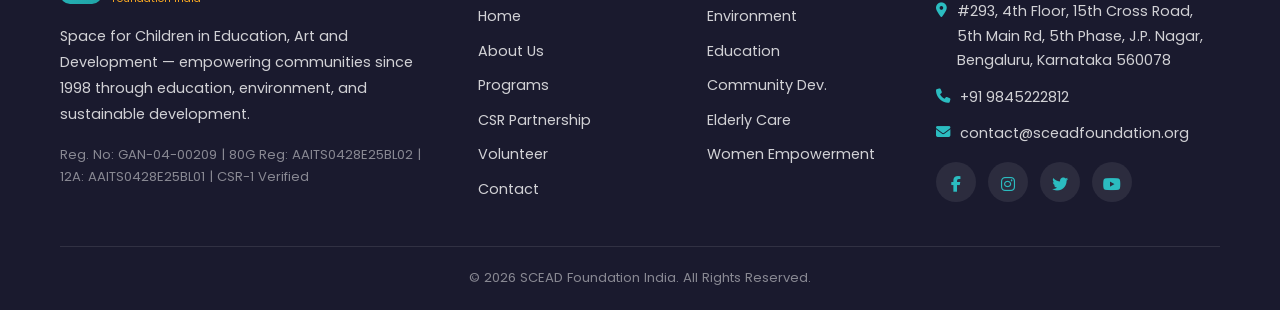
==== commit daf2b5a9: "Add comprehensive content from existing website - team, HIV home, events, global network, Save Girl " ====
--- a/about.html
+++ b/about.html
@@ -215,6 +215,192 @@
     </div>
   </section>
 
+  <!-- Our Team & Advisory Board -->
+  <section class="section" id="team">
+    <div class="container">
+      <div class="section-header" data-aos="fade-up">
+        <h2>Our Team &amp; Advisory Board</h2>
+        <p>Led by dedicated professionals across government, law, social work, and international development.</p>
+      </div>
+      <div class="info-grid" data-aos="fade-up">
+        <div class="info-card" data-aos="fade-up">
+          <i class="fas fa-user-shield"></i>
+          <h3>Siju Thomas Daniel</h3>
+          <p><strong>Founder, Managing Trustee &amp; Director of Projects</strong></p>
+          <p>Visionary leader with over 25 years of grassroots experience in education, environment, and community development across India.</p>
+          <p><i class="fas fa-phone"></i> +91 9845222812</p>
+        </div>
+        <div class="info-card" data-aos="fade-up" data-aos-delay="100">
+          <i class="fas fa-landmark"></i>
+          <h3>Harsha Vardhan Umre, IRS</h3>
+          <p><strong>Senior Adviser &amp; Member</strong></p>
+          <p>Commissioner &ndash; Customs &amp; GST, Government of India. Brings strategic governance expertise to SCEAD's advisory framework.</p>
+        </div>
+        <div class="info-card" data-aos="fade-up" data-aos-delay="200">
+          <i class="fas fa-shield-halved"></i>
+          <h3>Ms Nisha James, IPS</h3>
+          <p><strong>Adviser on Women and Child</strong></p>
+          <p>Indian Police Service, Bangalore. Champions women's safety and child protection initiatives within the foundation.</p>
+        </div>
+        <div class="info-card" data-aos="fade-up" data-aos-delay="300">
+          <i class="fas fa-shield-halved"></i>
+          <h3>Suraj Kumar Verma, IPS</h3>
+          <p><strong>Member</strong></p>
+          <p>Superintendent of Police, Indore. Supports community safety and welfare programmes across central India.</p>
+        </div>
+        <div class="info-card" data-aos="fade-up" data-aos-delay="400">
+          <i class="fas fa-user-tie"></i>
+          <h3>V Ganapathy</h3>
+          <p><strong>Trustee</strong></p>
+          <p>Head of Kerala Project. Oversees expansion and programme delivery across Kerala's underserved communities.</p>
+        </div>
+        <div class="info-card" data-aos="fade-up" data-aos-delay="500">
+          <i class="fas fa-user-tie"></i>
+          <h3>Shibu Daniel</h3>
+          <p><strong>Member &amp; Trustee</strong></p>
+          <p>Core trustee contributing to organisational governance and strategic planning of foundation activities.</p>
+        </div>
+        <div class="info-card" data-aos="fade-up" data-aos-delay="600">
+          <i class="fas fa-calculator"></i>
+          <h3>Mr Sudhindranath Vasudevan</h3>
+          <p><strong>Senior Adviser &amp; Auditor</strong></p>
+          <p>Ensures complete financial transparency, certified audits, and compliance with all regulatory standards.</p>
+        </div>
+        <div class="info-card" data-aos="fade-up" data-aos-delay="700">
+          <i class="fas fa-child-reaching"></i>
+          <h3>Arun Shiva Ganesh</h3>
+          <p><strong>Member</strong></p>
+          <p>Social Entrepreneur &amp; Child Rights Activist. Drives innovation in child welfare and education programmes.</p>
+        </div>
+        <div class="info-card" data-aos="fade-up" data-aos-delay="800">
+          <i class="fas fa-graduation-cap"></i>
+          <h3>Prof. Mohit Verma</h3>
+          <p><strong>Vice President, SCEAD Chandigarh</strong></p>
+          <p>Leads the Chandigarh branch, expanding SCEAD's educational and community initiatives into northern India.</p>
+        </div>
+        <div class="info-card" data-aos="fade-up" data-aos-delay="900">
+          <i class="fas fa-globe"></i>
+          <h3>Nikhil Jha</h3>
+          <p><strong>Member &amp; Technical Adviser</strong></p>
+          <p>Head of Volunteers, Australia. Coordinates the international volunteer network and drives technology-led outreach.</p>
+        </div>
+      </div>
+    </div>
+  </section>
+
+  <!-- Our Presence -->
+  <section class="section section-alt" id="presence">
+    <div class="container">
+      <div class="section-header" data-aos="fade-up">
+        <h2>Our Presence</h2>
+        <p>Operating from multiple cities across India with a growing national footprint.</p>
+      </div>
+      <div class="cta-grid" data-aos="fade-up">
+        <div class="info-card" data-aos="fade-up">
+          <i class="fas fa-building"></i>
+          <h3>Bengaluru (Headquarters)</h3>
+          <p>#293, 4th Floor, 15th Cross Road, 5th Main Rd, 5th Phase, J.P. Nagar, Bengaluru 560078</p>
+          <p><i class="fas fa-phone"></i> +91 9845222812</p>
+        </div>
+        <div class="info-card" data-aos="fade-up" data-aos-delay="100">
+          <i class="fas fa-city"></i>
+          <h3>Mumbai Office</h3>
+          <p>Social Nagar, M.G. Road, Sion &ndash; Dharavi, Mumbai 400022</p>
+          <p><i class="fas fa-user"></i> Contact: Mayur Bansode</p>
+        </div>
+        <div class="info-card" data-aos="fade-up" data-aos-delay="200">
+          <i class="fas fa-map-pin"></i>
+          <h3>Chandigarh Branch</h3>
+          <p>Led by Prof. Mohit Verma, Vice President of SCEAD Chandigarh.</p>
+          <p><i class="fas fa-envelope"></i> contactchandigarh@sceadfoundation.org</p>
+        </div>
+      </div>
+    </div>
+  </section>
+
+  <!-- Global Volunteer Network -->
+  <section class="section" id="global">
+    <div class="container">
+      <div class="section-header" data-aos="fade-up">
+        <h2>Global Volunteer Network</h2>
+        <p>An international community united by a shared mission to serve.</p>
+      </div>
+      <p style="color: var(--gray-600); font-size: 1.05rem; line-height: 1.9; text-align: center; max-width: 900px; margin: 0 auto 40px;" data-aos="fade-up">
+        SCEAD Foundation has a network of over 300 international volunteers and coordinators across 15+ countries &mdash; including Poland, Germany, Austria, Switzerland, Czech Republic, Netherlands, Sweden, USA, Brazil, Russia, Singapore, Taiwan, Australia, Egypt, Turkey, Albania, and Bahrain.
+      </p>
+      <div class="info-grid" data-aos="fade-up" style="grid-template-columns: repeat(auto-fit, minmax(140px, 1fr)); gap: 16px; text-align: center;">
+        <div class="info-card" style="padding: 20px 10px;">
+          <i class="fas fa-flag" style="color: var(--primary);"></i>
+          <h3 style="font-size: 0.95rem;">Poland</h3>
+        </div>
+        <div class="info-card" style="padding: 20px 10px;">
+          <i class="fas fa-flag" style="color: var(--primary);"></i>
+          <h3 style="font-size: 0.95rem;">Germany</h3>
+        </div>
+        <div class="info-card" style="padding: 20px 10px;">
+          <i class="fas fa-flag" style="color: var(--primary);"></i>
+          <h3 style="font-size: 0.95rem;">Austria</h3>
+        </div>
+        <div class="info-card" style="padding: 20px 10px;">
+          <i class="fas fa-flag" style="color: var(--primary);"></i>
+          <h3 style="font-size: 0.95rem;">Switzerland</h3>
+        </div>
+        <div class="info-card" style="padding: 20px 10px;">
+          <i class="fas fa-flag" style="color: var(--primary);"></i>
+          <h3 style="font-size: 0.95rem;">Czech Republic</h3>
+        </div>
+        <div class="info-card" style="padding: 20px 10px;">
+          <i class="fas fa-flag" style="color: var(--primary);"></i>
+          <h3 style="font-size: 0.95rem;">Netherlands</h3>
+        </div>
+        <div class="info-card" style="padding: 20px 10px;">
+          <i class="fas fa-flag" style="color: var(--primary);"></i>
+          <h3 style="font-size: 0.95rem;">Sweden</h3>
+        </div>
+        <div class="info-card" style="padding: 20px 10px;">
+          <i class="fas fa-flag" style="color: var(--primary);"></i>
+          <h3 style="font-size: 0.95rem;">USA</h3>
+        </div>
+        <div class="info-card" style="padding: 20px 10px;">
+          <i class="fas fa-flag" style="color: var(--primary);"></i>
+          <h3 style="font-size: 0.95rem;">Brazil</h3>
+        </div>
+        <div class="info-card" style="padding: 20px 10px;">
+          <i class="fas fa-flag" style="color: var(--primary);"></i>
+          <h3 style="font-size: 0.95rem;">Russia</h3>
+        </div>
+        <div class="info-card" style="padding: 20px 10px;">
+          <i class="fas fa-flag" style="color: var(--primary);"></i>
+          <h3 style="font-size: 0.95rem;">Singapore</h3>
+        </div>
+        <div class="info-card" style="padding: 20px 10px;">
+          <i class="fas fa-flag" style="color: var(--primary);"></i>
+          <h3 style="font-size: 0.95rem;">Taiwan</h3>
+        </div>
+        <div class="info-card" style="padding: 20px 10px;">
+          <i class="fas fa-flag" style="color: var(--primary);"></i>
+          <h3 style="font-size: 0.95rem;">Australia</h3>
+        </div>
+        <div class="info-card" style="padding: 20px 10px;">
+          <i class="fas fa-flag" style="color: var(--primary);"></i>
+          <h3 style="font-size: 0.95rem;">Egypt</h3>
+        </div>
+        <div class="info-card" style="padding: 20px 10px;">
+          <i class="fas fa-flag" style="color: var(--primary);"></i>
+          <h3 style="font-size: 0.95rem;">Turkey</h3>
+        </div>
+        <div class="info-card" style="padding: 20px 10px;">
+          <i class="fas fa-flag" style="color: var(--primary);"></i>
+          <h3 style="font-size: 0.95rem;">Albania</h3>
+        </div>
+        <div class="info-card" style="padding: 20px 10px;">
+          <i class="fas fa-flag" style="color: var(--primary);"></i>
+          <h3 style="font-size: 0.95rem;">Bahrain</h3>
+        </div>
+      </div>
+    </div>
+  </section>
+
   <!-- Footer -->
   <footer class="footer" id="contact-footer">
     <div class="container">
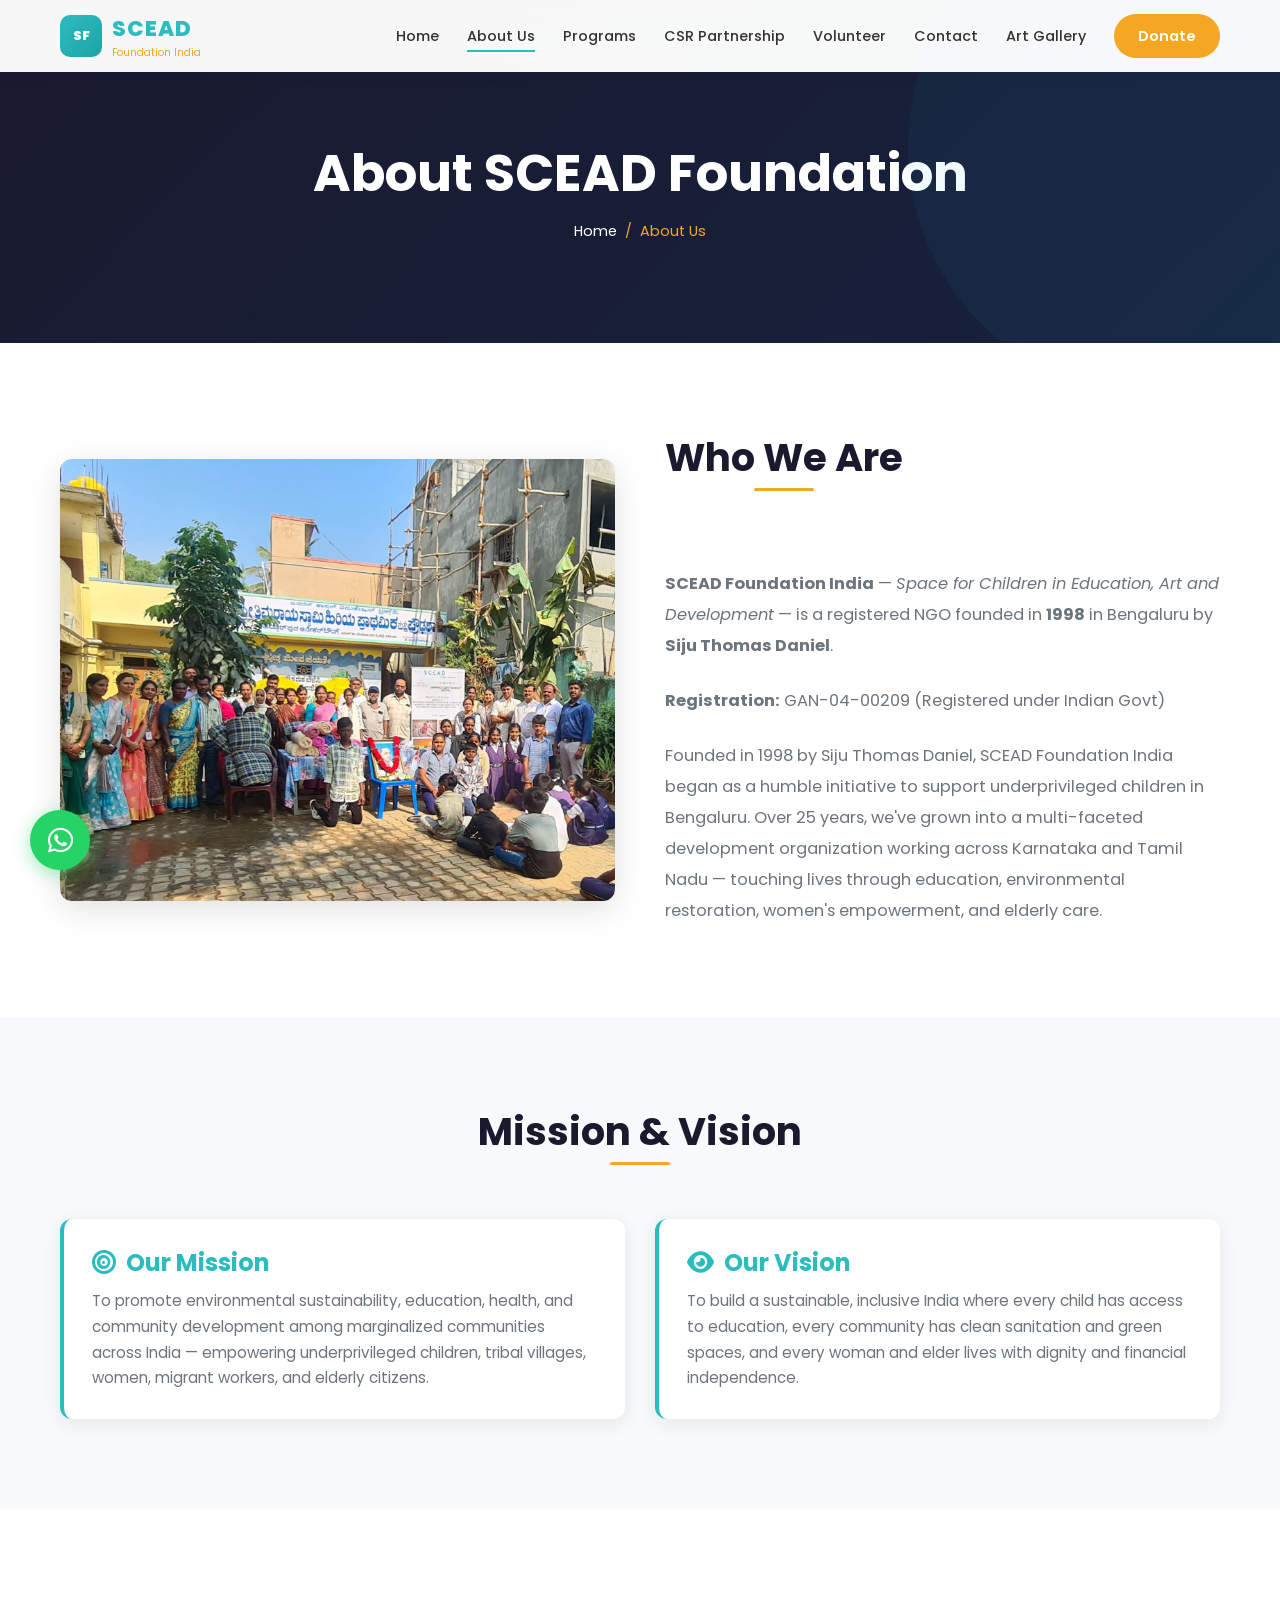
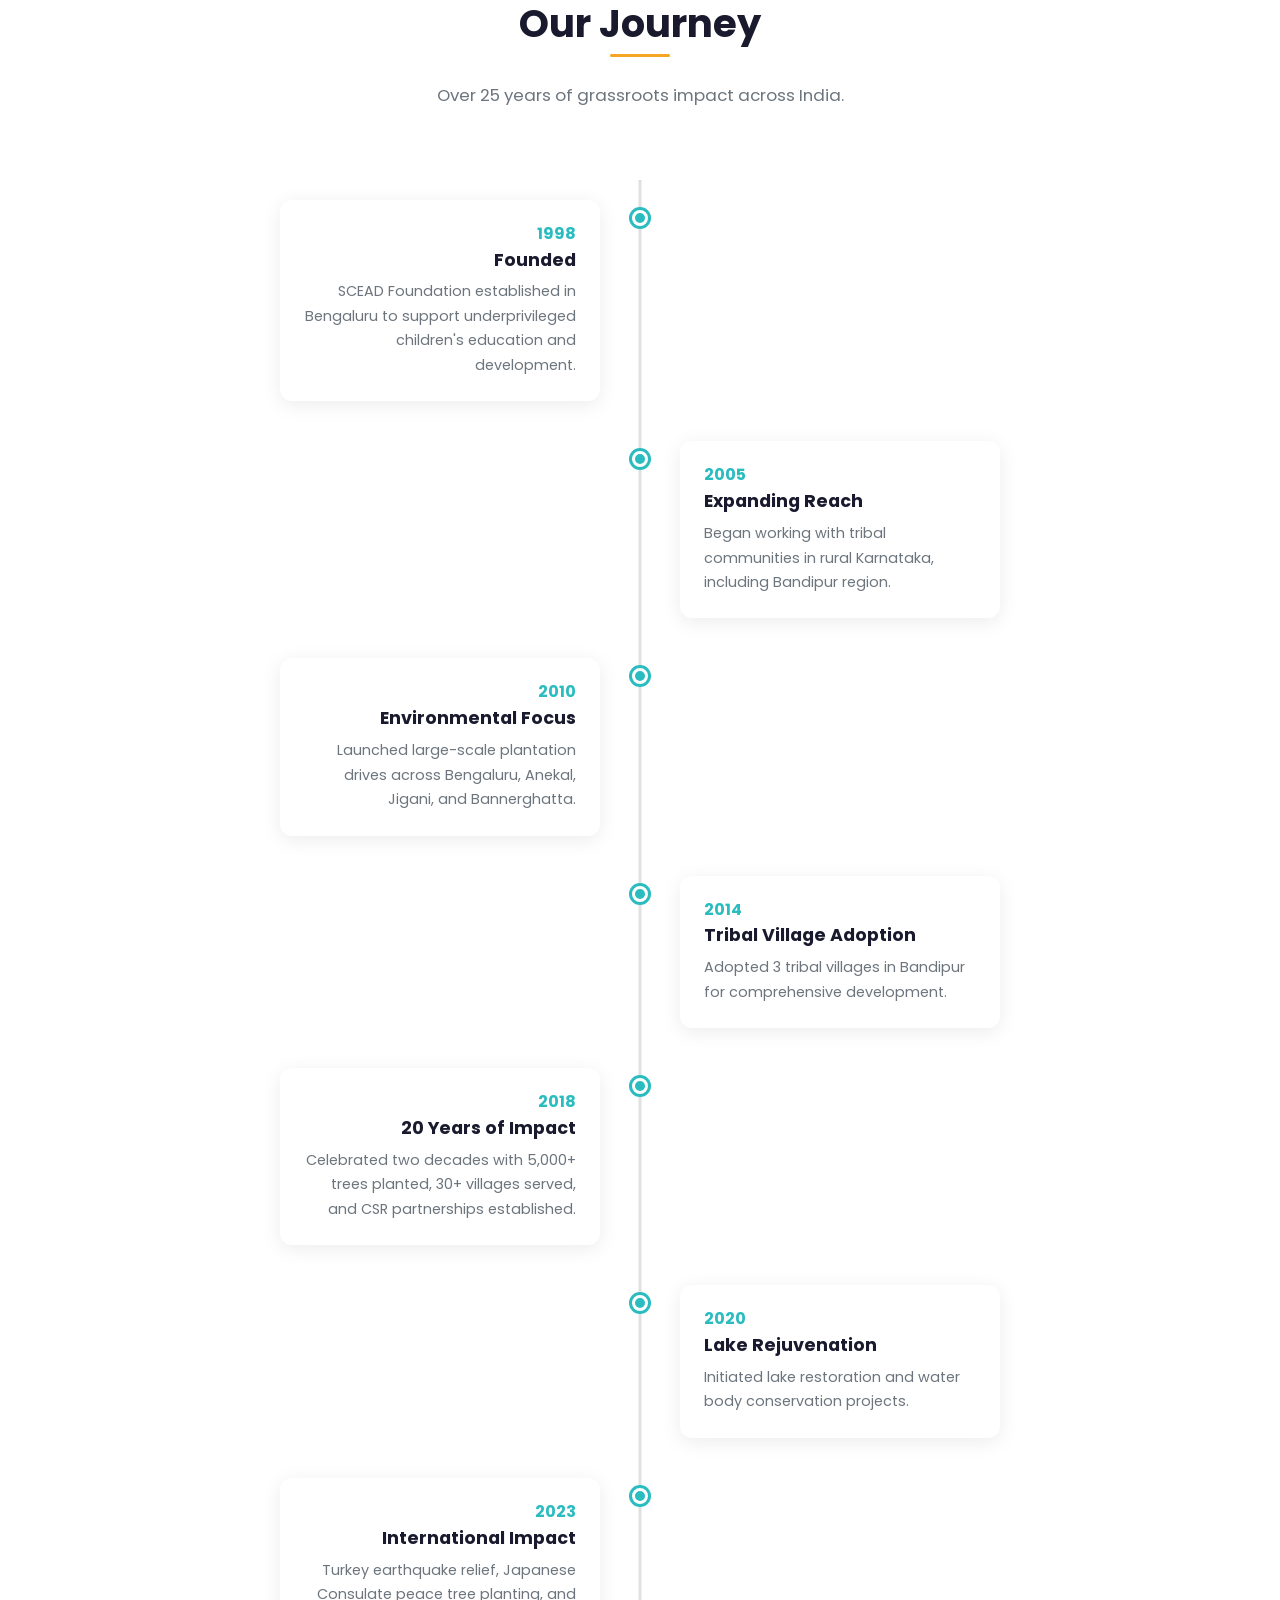
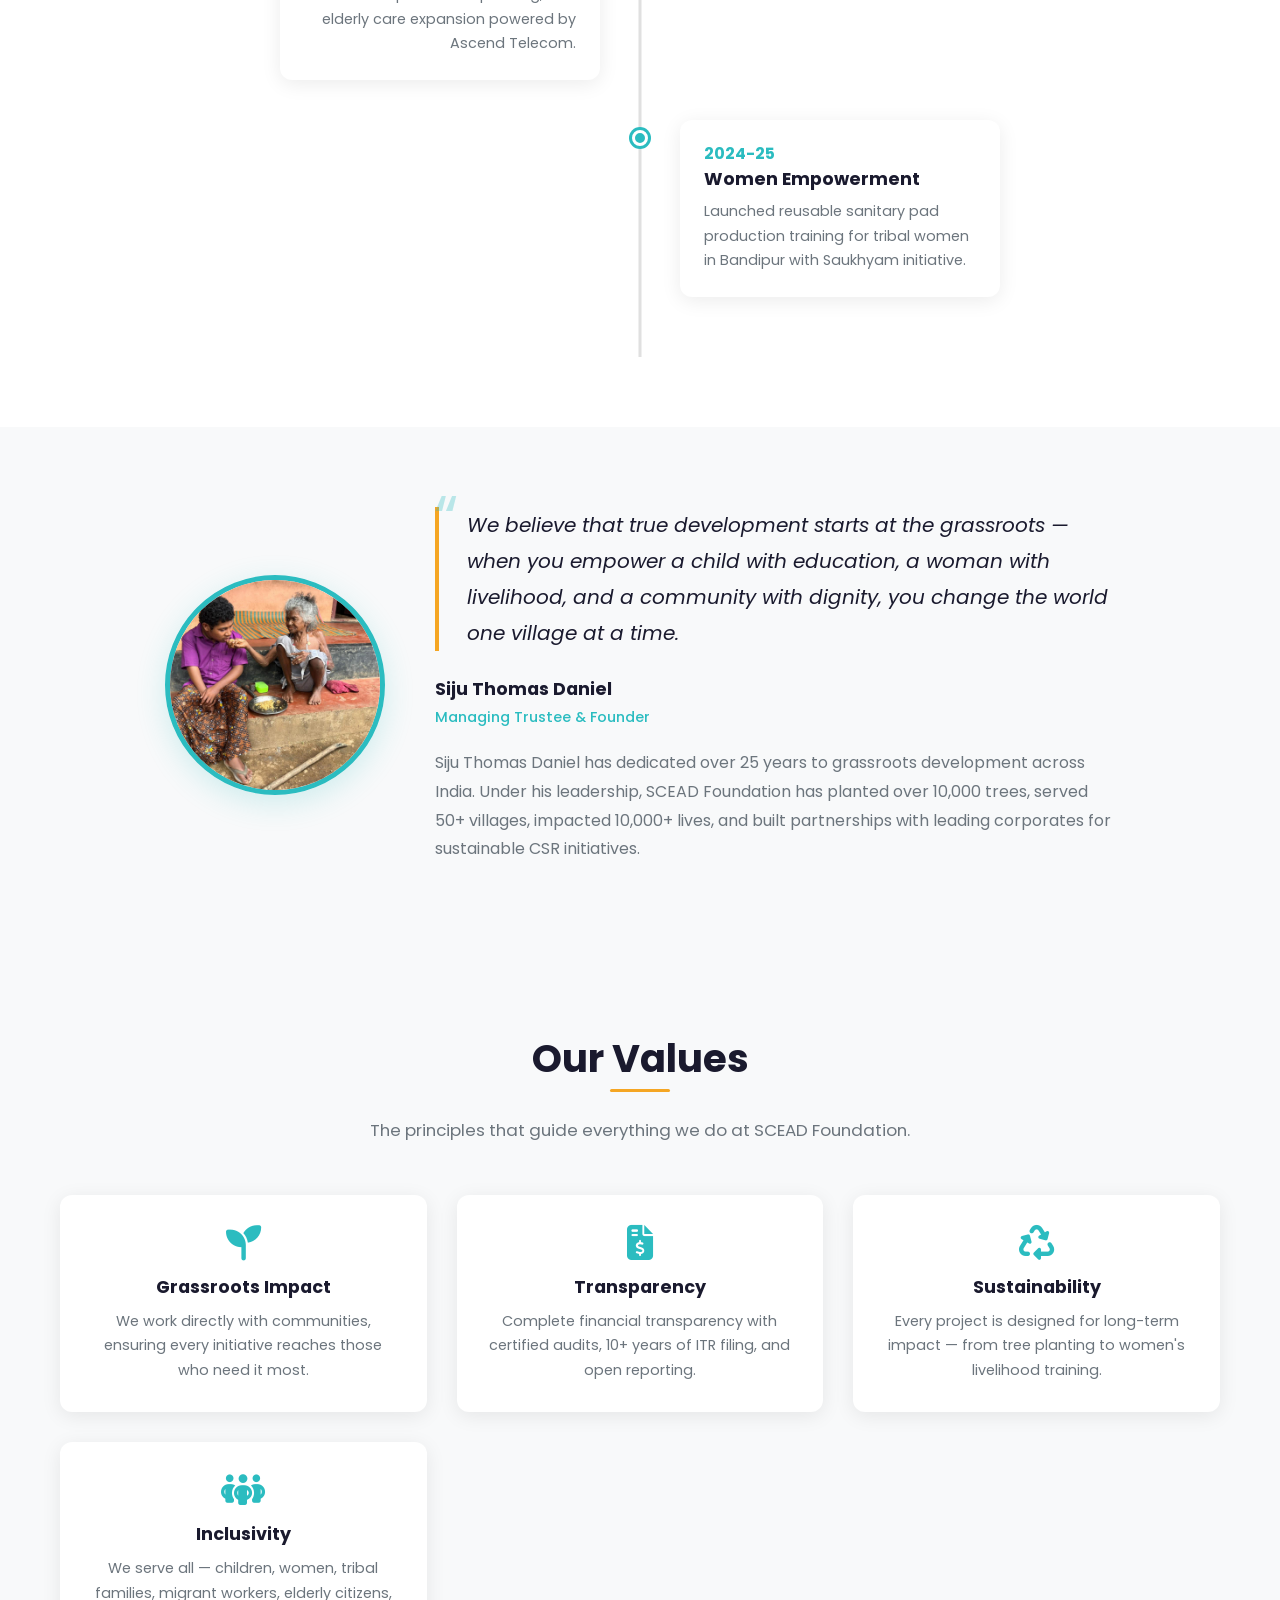
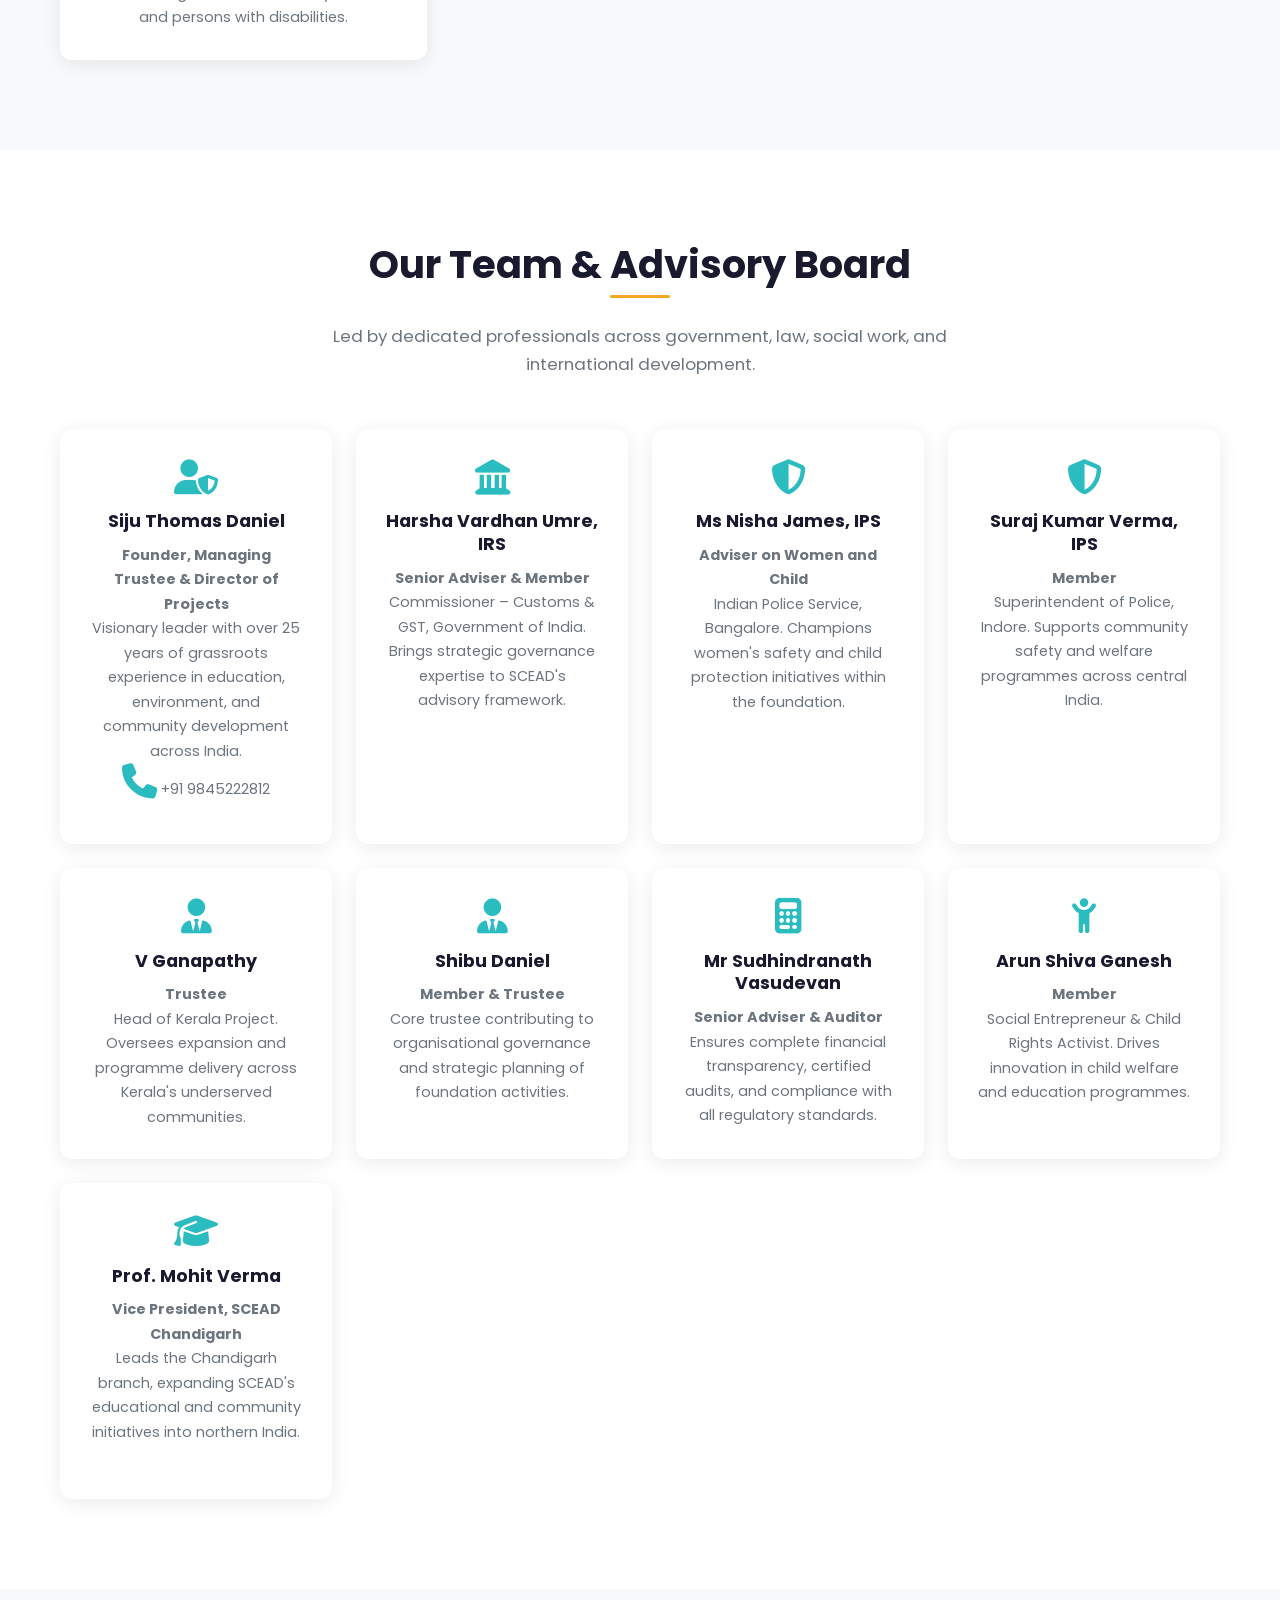
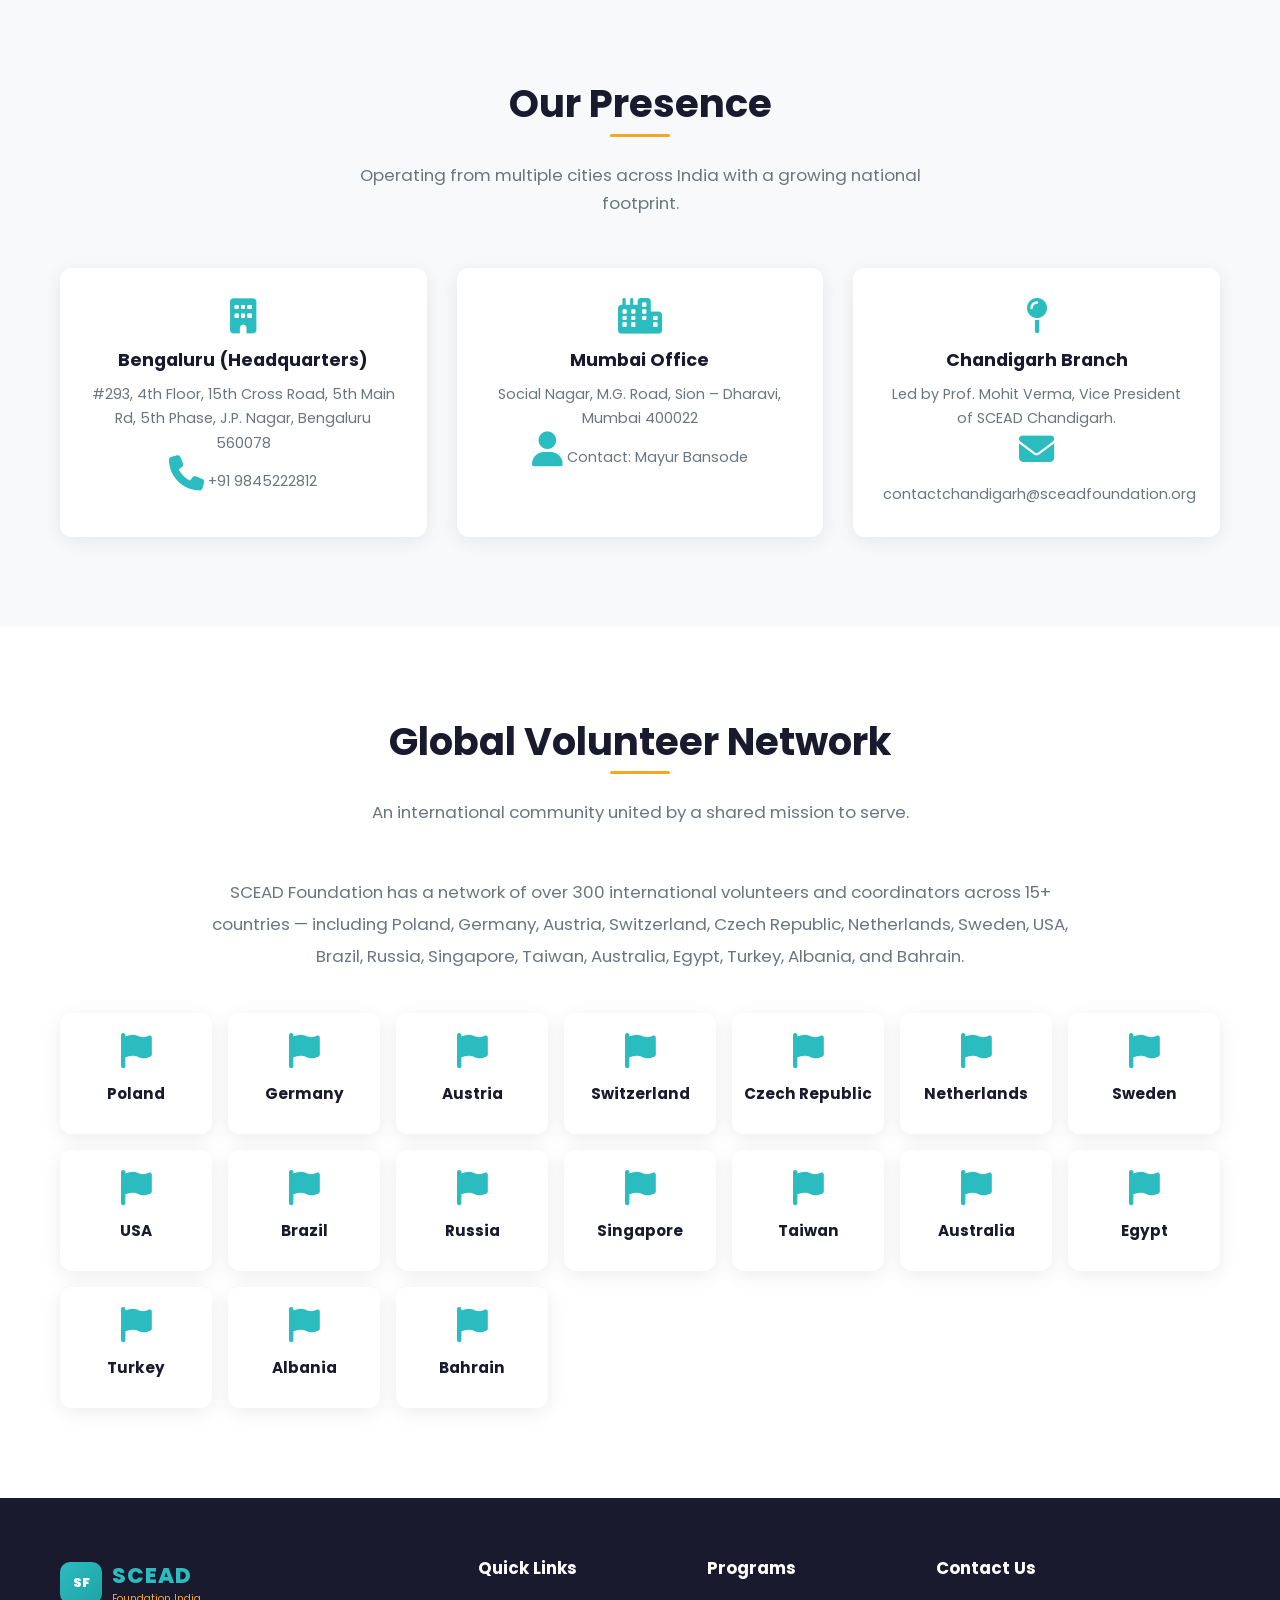
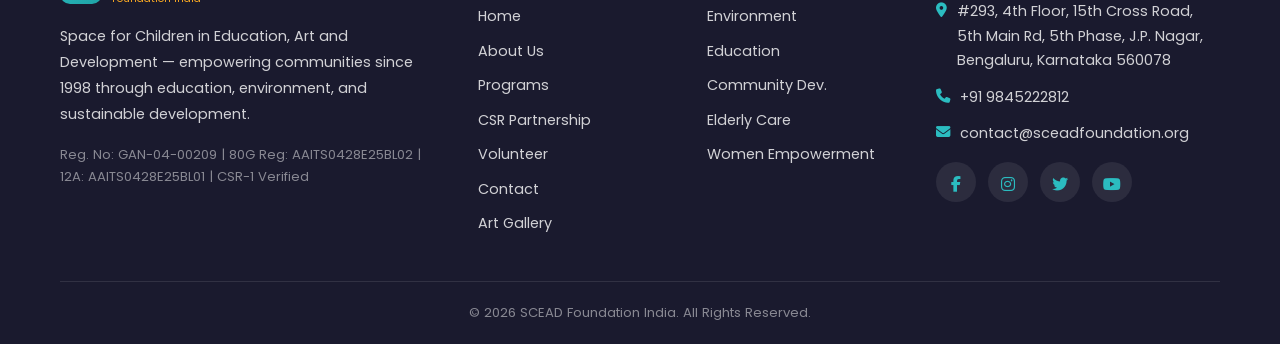
==== commit 4117c688: "Add Art Gallery link to navigation across all pages" ====
--- a/about.html
+++ b/about.html
@@ -30,6 +30,7 @@
         <a href="csr.html">CSR Partnership</a>
         <a href="volunteer.html">Volunteer</a>
         <a href="contact.html">Contact</a>
+        <a href="art-gallery.html">Art Gallery</a>
         <a href="#donate" class="nav-donate">Donate</a>
       </div>
       <button class="hamburger" id="hamburger" aria-label="Toggle navigation menu" aria-expanded="false">
@@ -424,6 +425,7 @@
           <a href="csr.html">CSR Partnership</a>
           <a href="volunteer.html">Volunteer</a>
           <a href="contact.html">Contact</a>
+        <a href="art-gallery.html">Art Gallery</a>
         </div>
         <div class="footer-links">
           <h4>Programs</h4>
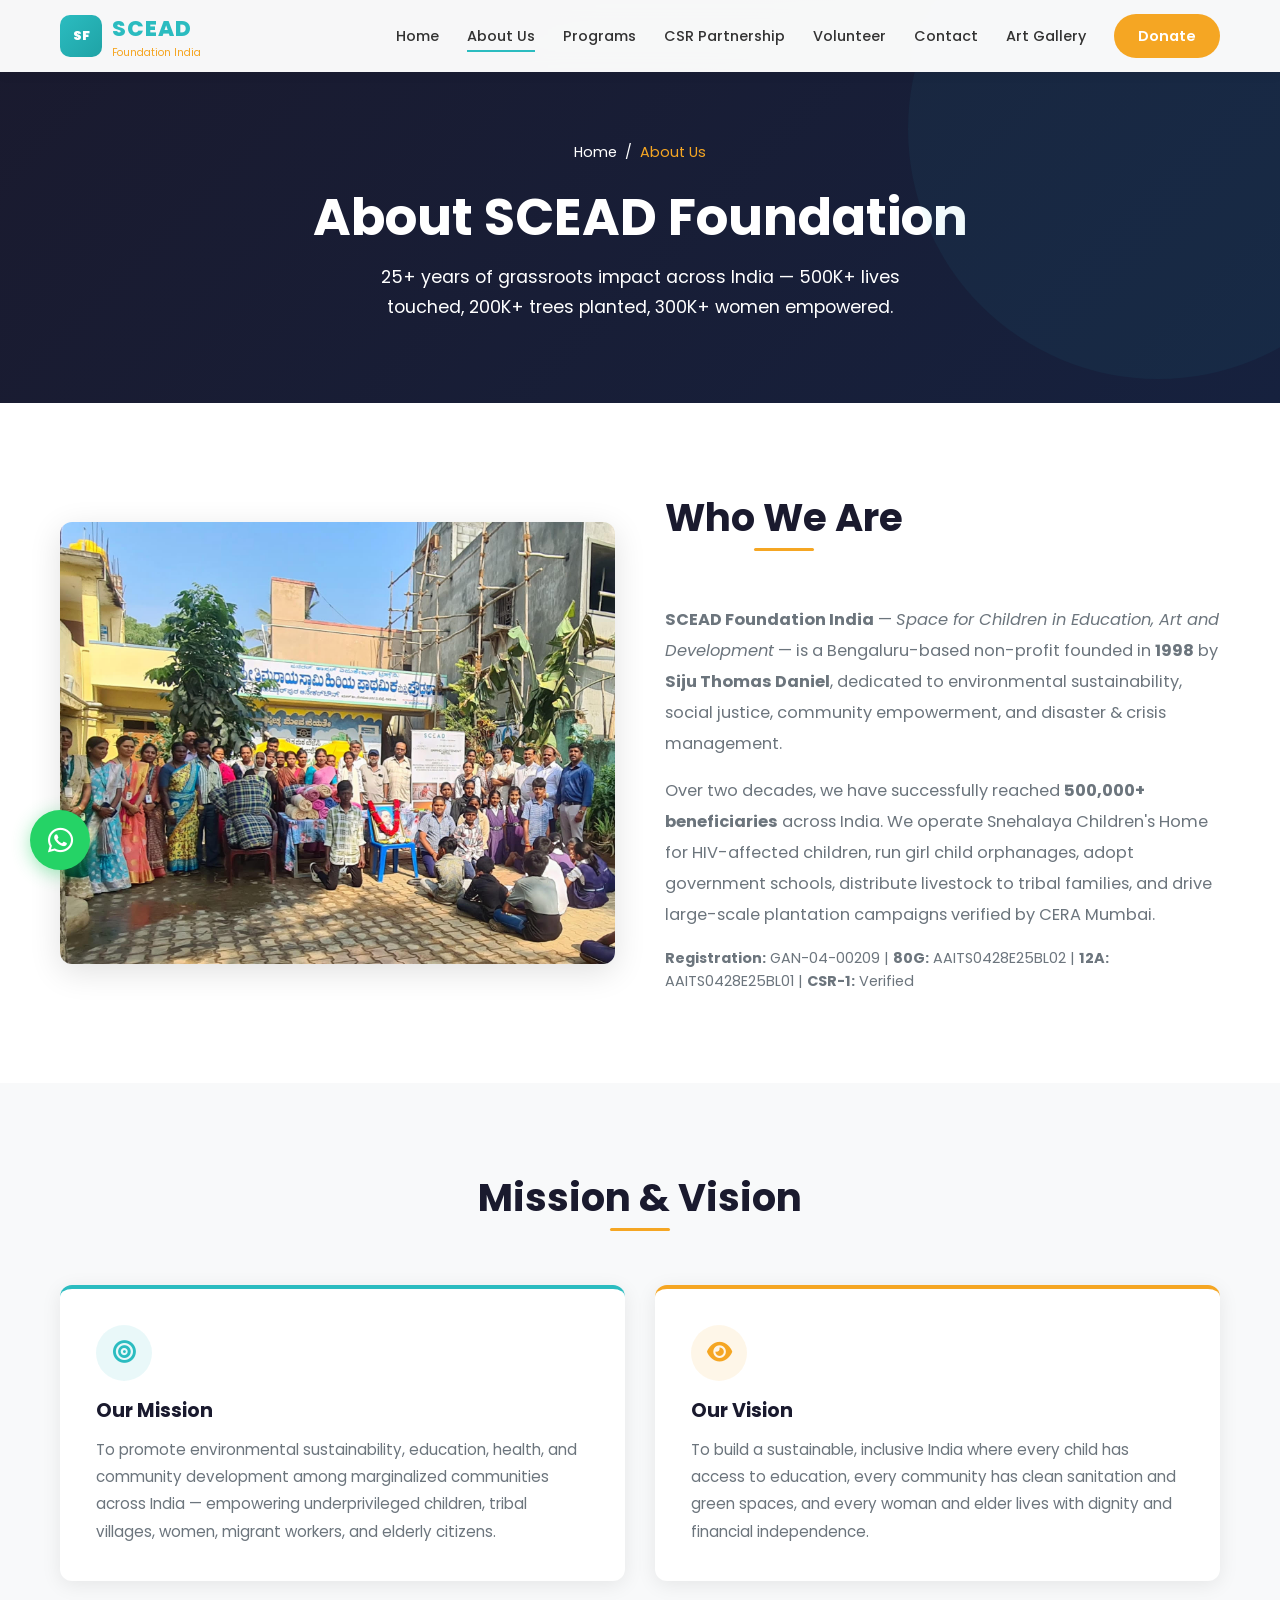
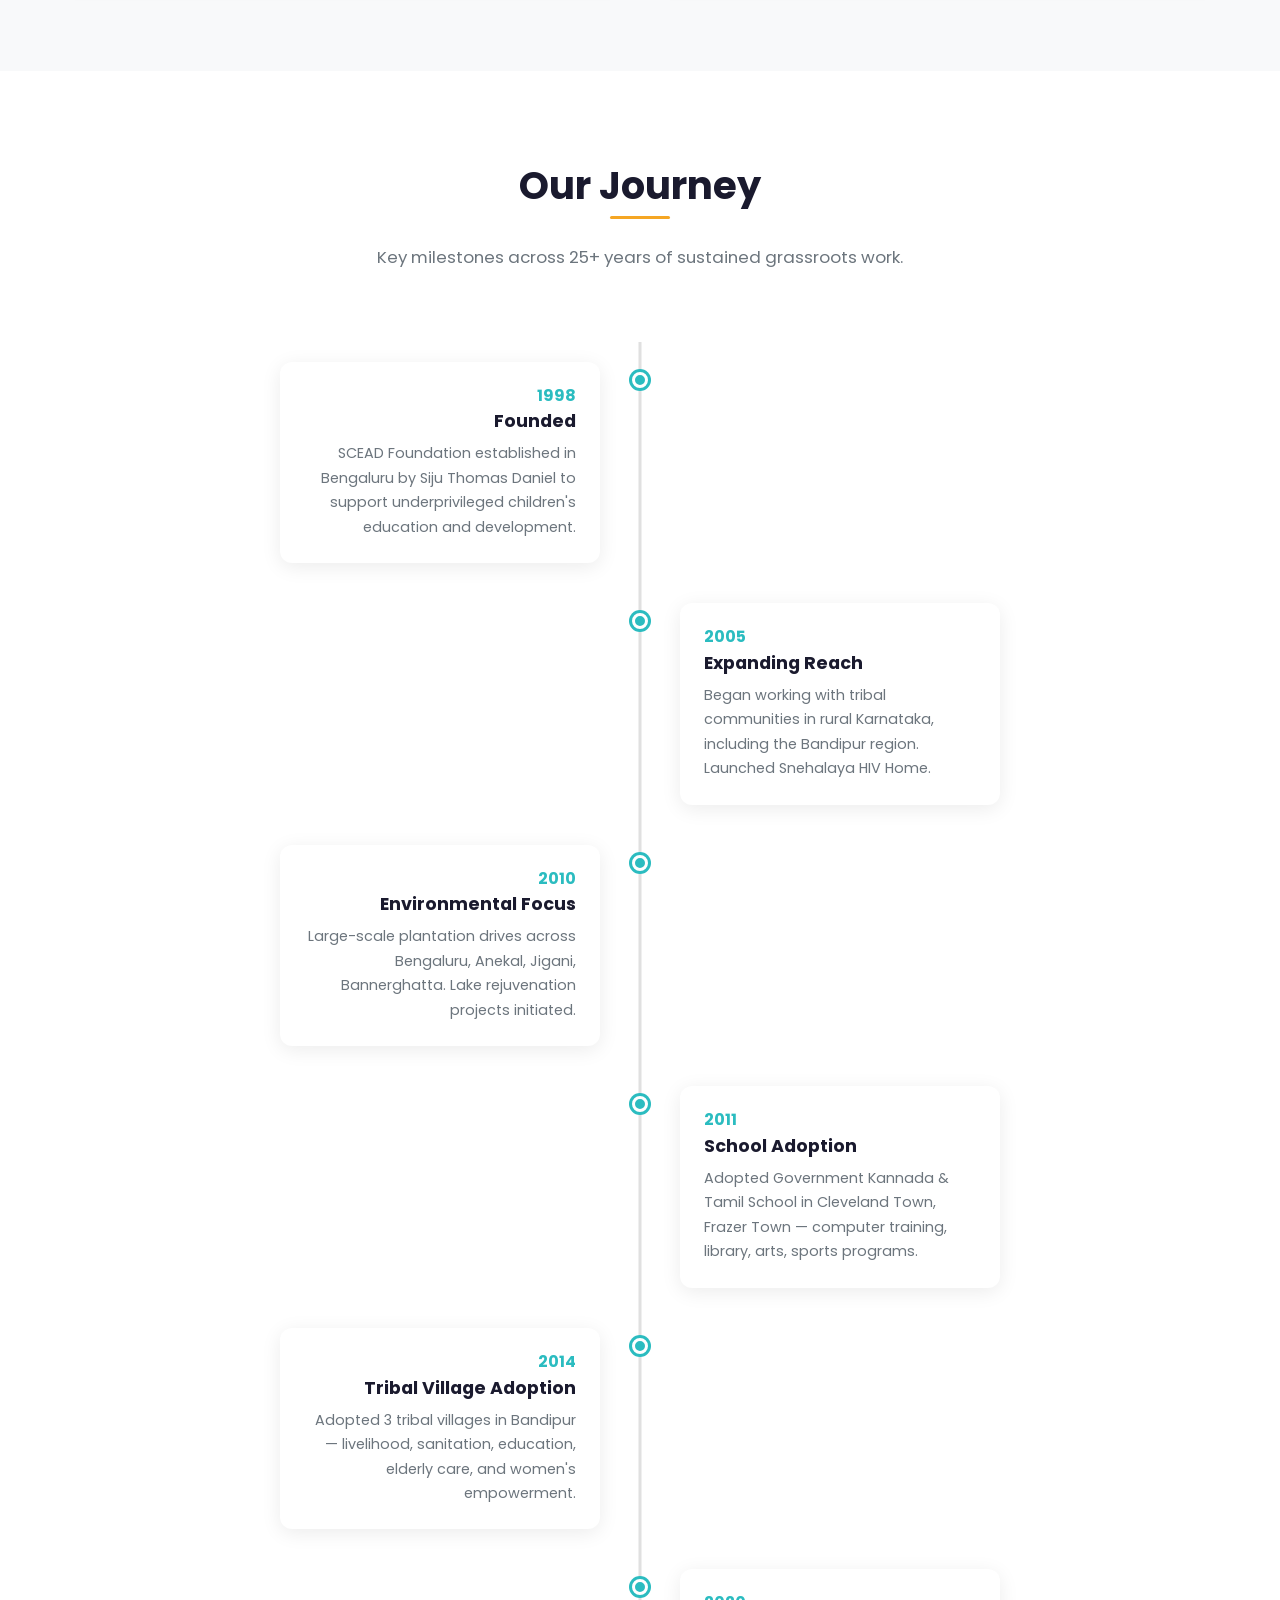
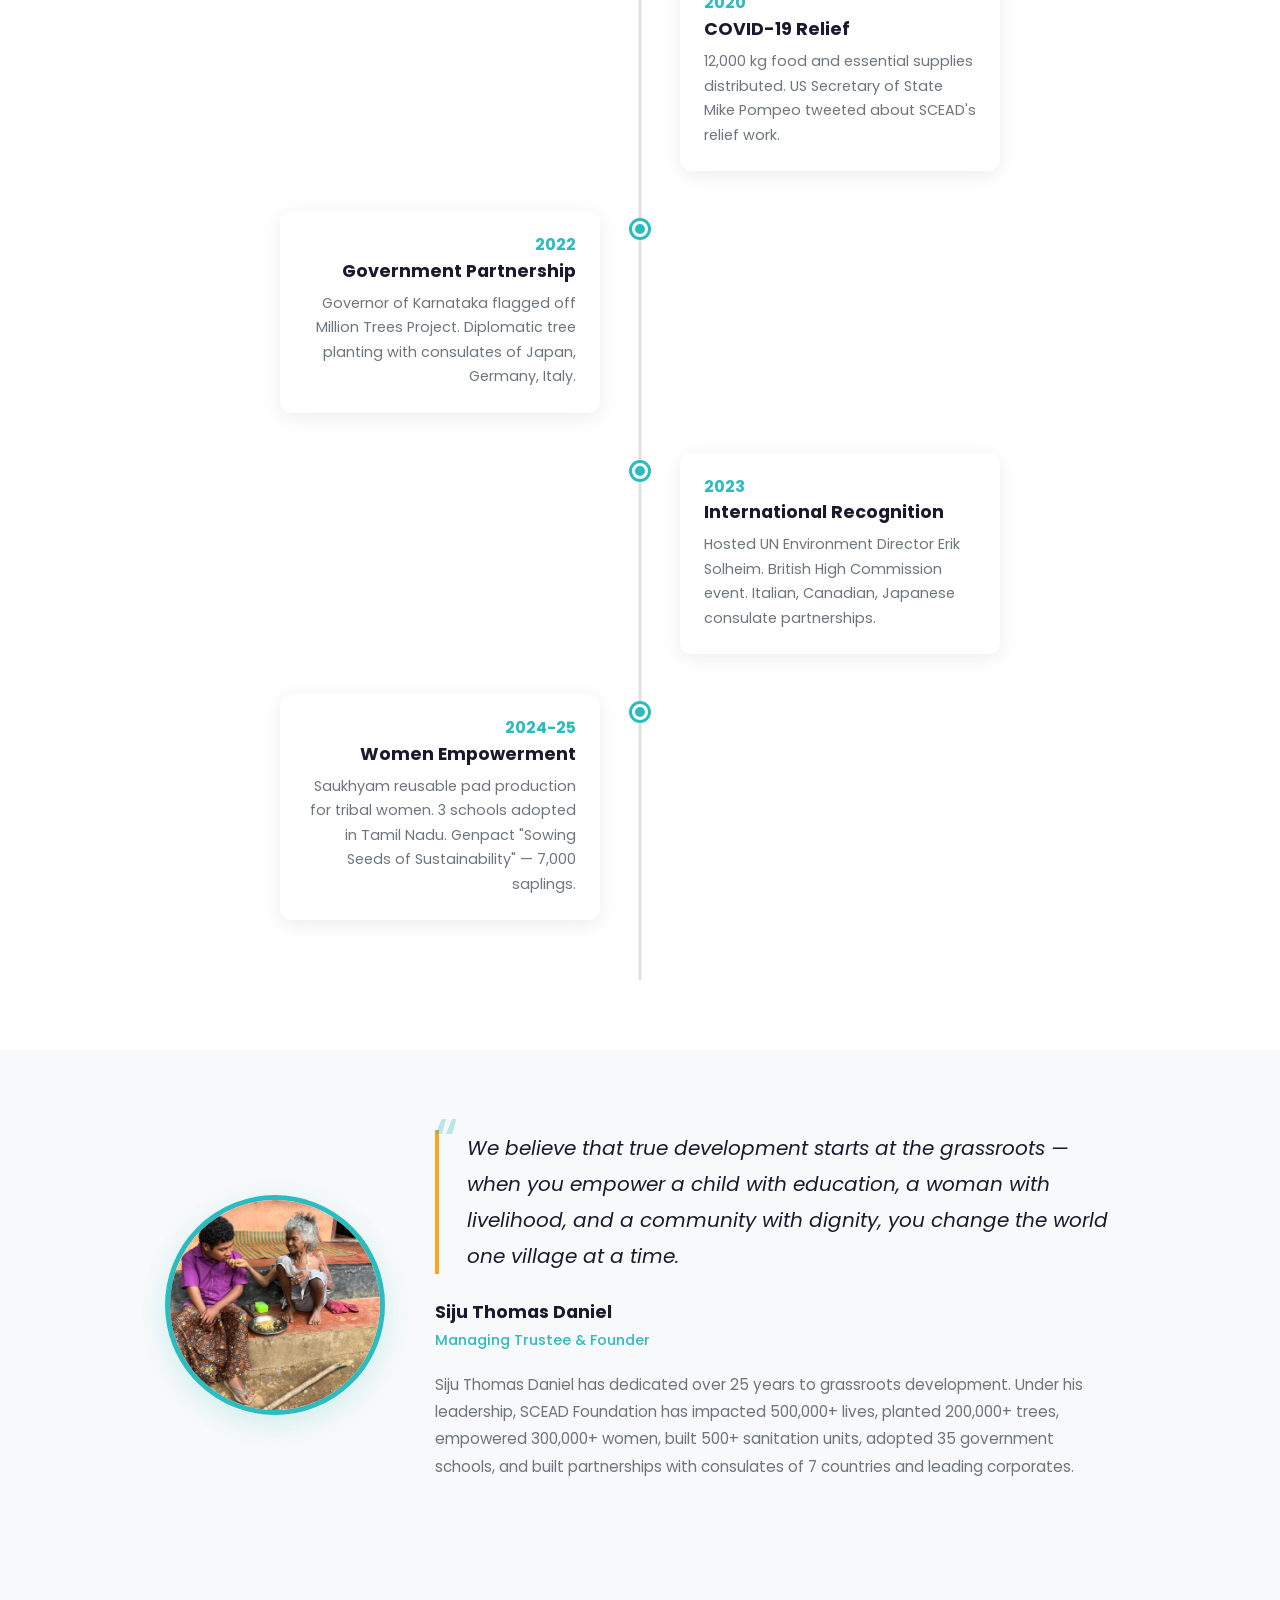
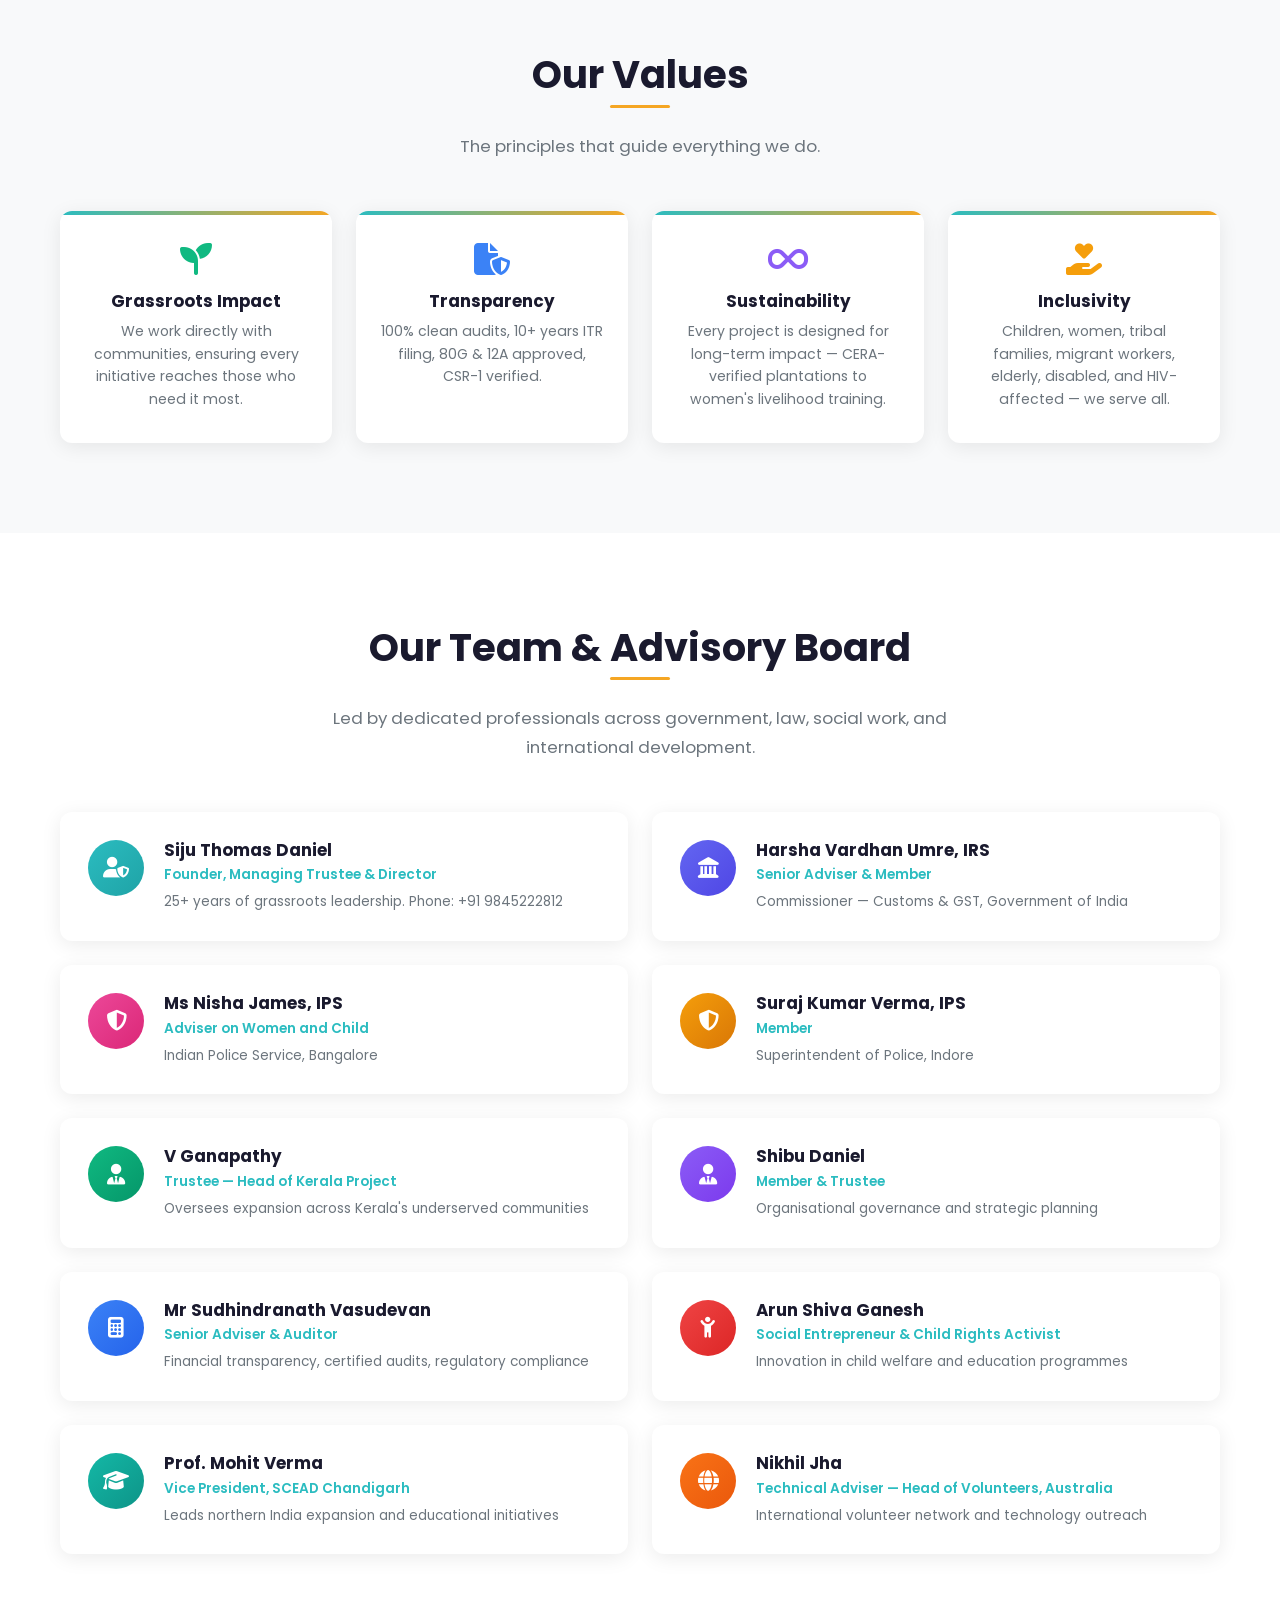
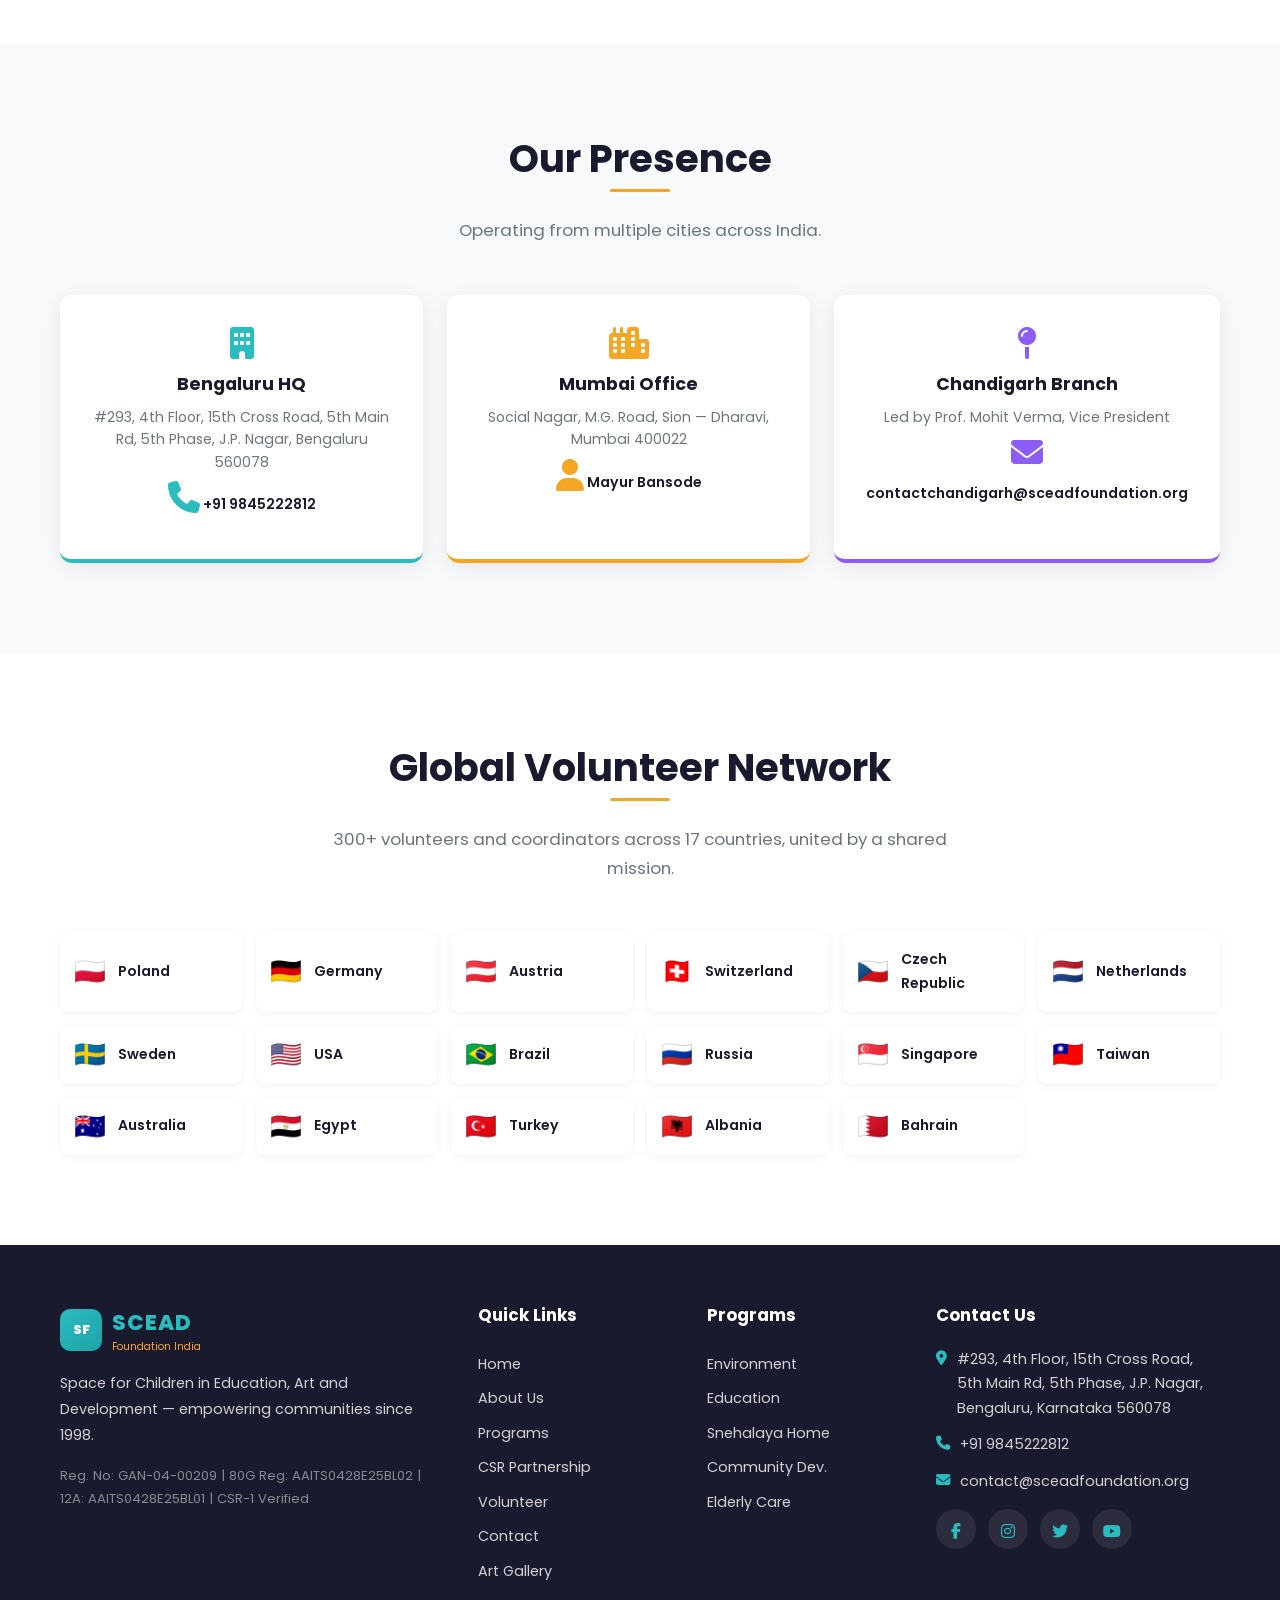
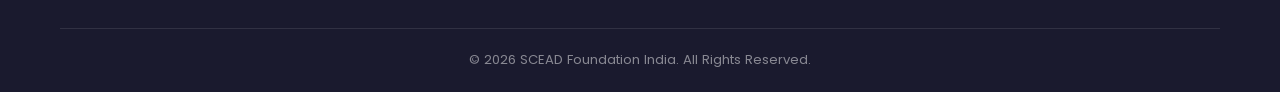
==== commit a05f7a5e: "Redesign About page — symmetric layouts, proper flags, team cards, presence grid" ====
--- a/about.html
+++ b/about.html
@@ -3,13 +3,110 @@
 <head>
   <meta charset="UTF-8">
   <meta name="viewport" content="width=device-width, initial-scale=1.0">
-  <meta name="description" content="About SCEAD Foundation India — Founded in 1998 by Siju Thomas Daniel, empowering underprivileged children, tribal communities, women, and the elderly across Karnataka and Tamil Nadu.">
+  <meta name="description" content="About SCEAD Foundation India — Founded in 1998 by Siju Thomas Daniel, empowering 500K+ lives through education, environment, tribal welfare, and women's empowerment.">
   <title>About Us — SCEAD Foundation India</title>
   <link rel="preconnect" href="https://fonts.googleapis.com">
   <link rel="preconnect" href="https://fonts.gstatic.com" crossorigin>
   <link href="https://fonts.googleapis.com/css2?family=Poppins:wght@300;400;500;600;700;800&display=swap" rel="stylesheet">
   <link rel="stylesheet" href="https://cdnjs.cloudflare.com/ajax/libs/font-awesome/6.5.1/css/all.min.css">
   <link rel="stylesheet" href="styles.css">
+  <style>
+    /* About page specific styles */
+    .mission-grid { display: grid; grid-template-columns: 1fr 1fr; gap: 30px; }
+    .mission-card {
+      background: var(--white); padding: 36px; border-radius: var(--radius); box-shadow: var(--shadow);
+      border-top: 4px solid var(--primary); transition: all var(--transition);
+    }
+    .mission-card:nth-child(2) { border-top-color: var(--secondary); }
+    .mission-card:hover { transform: translateY(-5px); box-shadow: var(--shadow-lg); }
+    .mission-card .icon-wrap {
+      width: 56px; height: 56px; border-radius: 50%; display: flex; align-items: center; justify-content: center;
+      font-size: 1.4rem; margin-bottom: 18px;
+    }
+    .mission-card:first-child .icon-wrap { background: rgba(43,188,192,0.1); color: var(--primary); }
+    .mission-card:nth-child(2) .icon-wrap { background: rgba(245,166,35,0.1); color: var(--secondary); }
+    .mission-card h3 { margin-bottom: 12px; font-size: 1.2rem; }
+    .mission-card p { color: var(--gray-600); font-size: 0.95rem; line-height: 1.8; }
+
+    .values-grid { display: grid; grid-template-columns: repeat(4, 1fr); gap: 24px; }
+    .value-card {
+      background: var(--white); padding: 32px 24px; border-radius: var(--radius); box-shadow: var(--shadow);
+      text-align: center; transition: all var(--transition); position: relative; overflow: hidden;
+    }
+    .value-card::before {
+      content: ''; position: absolute; top: 0; left: 0; width: 100%; height: 4px;
+      background: linear-gradient(90deg, var(--primary), var(--secondary));
+    }
+    .value-card:hover { transform: translateY(-6px); box-shadow: var(--shadow-lg); }
+    .value-card i { font-size: 2rem; margin-bottom: 16px; }
+    .value-card:nth-child(1) i { color: #10B981; }
+    .value-card:nth-child(2) i { color: #3B82F6; }
+    .value-card:nth-child(3) i { color: #8B5CF6; }
+    .value-card:nth-child(4) i { color: #F59E0B; }
+    .value-card h3 { font-size: 1.05rem; margin-bottom: 8px; }
+    .value-card p { font-size: 0.88rem; color: var(--gray-600); line-height: 1.6; }
+
+    .team-grid { display: grid; grid-template-columns: repeat(2, 1fr); gap: 24px; }
+    .team-card {
+      background: var(--white); padding: 28px; border-radius: var(--radius); box-shadow: var(--shadow);
+      display: flex; gap: 20px; align-items: flex-start; transition: all var(--transition);
+    }
+    .team-card:hover { transform: translateY(-4px); box-shadow: var(--shadow-lg); }
+    .team-avatar {
+      width: 56px; height: 56px; border-radius: 50%; flex-shrink: 0;
+      display: flex; align-items: center; justify-content: center; font-size: 1.3rem; color: var(--white);
+    }
+    .team-card:nth-child(1) .team-avatar { background: linear-gradient(135deg, var(--primary), var(--primary-dark)); }
+    .team-card:nth-child(2) .team-avatar { background: linear-gradient(135deg, #6366F1, #4F46E5); }
+    .team-card:nth-child(3) .team-avatar { background: linear-gradient(135deg, #EC4899, #DB2777); }
+    .team-card:nth-child(4) .team-avatar { background: linear-gradient(135deg, #F59E0B, #D97706); }
+    .team-card:nth-child(5) .team-avatar { background: linear-gradient(135deg, #10B981, #059669); }
+    .team-card:nth-child(6) .team-avatar { background: linear-gradient(135deg, #8B5CF6, #7C3AED); }
+    .team-card:nth-child(7) .team-avatar { background: linear-gradient(135deg, #3B82F6, #2563EB); }
+    .team-card:nth-child(8) .team-avatar { background: linear-gradient(135deg, #EF4444, #DC2626); }
+    .team-card:nth-child(9) .team-avatar { background: linear-gradient(135deg, #14B8A6, #0D9488); }
+    .team-card:nth-child(10) .team-avatar { background: linear-gradient(135deg, #F97316, #EA580C); }
+    .team-info h3 { font-size: 1.05rem; margin-bottom: 2px; }
+    .team-info .role { color: var(--primary); font-size: 0.85rem; font-weight: 600; margin-bottom: 6px; }
+    .team-info p { font-size: 0.85rem; color: var(--gray-600); line-height: 1.5; }
+
+    .presence-grid { display: grid; grid-template-columns: repeat(3, 1fr); gap: 24px; }
+    .presence-card {
+      background: var(--white); padding: 32px; border-radius: var(--radius); box-shadow: var(--shadow);
+      text-align: center; transition: all var(--transition); border-bottom: 4px solid transparent;
+    }
+    .presence-card:nth-child(1) { border-bottom-color: var(--primary); }
+    .presence-card:nth-child(2) { border-bottom-color: var(--secondary); }
+    .presence-card:nth-child(3) { border-bottom-color: #8B5CF6; }
+    .presence-card:hover { transform: translateY(-5px); box-shadow: var(--shadow-lg); }
+    .presence-card i { font-size: 2rem; margin-bottom: 14px; }
+    .presence-card:nth-child(1) i { color: var(--primary); }
+    .presence-card:nth-child(2) i { color: var(--secondary); }
+    .presence-card:nth-child(3) i { color: #8B5CF6; }
+    .presence-card h3 { font-size: 1.1rem; margin-bottom: 10px; }
+    .presence-card p { font-size: 0.88rem; color: var(--gray-600); line-height: 1.6; }
+
+    .flag-grid {
+      display: grid; grid-template-columns: repeat(auto-fill, minmax(155px, 1fr)); gap: 14px;
+    }
+    .flag-card {
+      background: var(--white); padding: 16px 14px; border-radius: 10px; box-shadow: 0 2px 10px rgba(0,0,0,0.05);
+      display: flex; align-items: center; gap: 12px; transition: all var(--transition); cursor: default;
+    }
+    .flag-card:hover { transform: translateY(-3px); box-shadow: var(--shadow); }
+    .flag-emoji { font-size: 1.6rem; line-height: 1; }
+    .flag-card .country-name { font-size: 0.88rem; font-weight: 600; color: var(--dark); }
+
+    @media (max-width: 992px) {
+      .mission-grid, .team-grid { grid-template-columns: 1fr; }
+      .values-grid { grid-template-columns: repeat(2, 1fr); }
+      .presence-grid { grid-template-columns: 1fr; }
+    }
+    @media (max-width: 480px) {
+      .values-grid { grid-template-columns: 1fr; }
+      .flag-grid { grid-template-columns: repeat(auto-fill, minmax(130px, 1fr)); }
+    }
+  </style>
 </head>
 <body>
 
@@ -18,10 +115,7 @@
     <div class="container">
       <a href="index.html" class="logo" aria-label="SCEAD Foundation Home">
         <div class="logo-icon">SF</div>
-        <div class="logo-text">
-          <span>SCEAD</span>
-          <span>Foundation India</span>
-        </div>
+        <div class="logo-text"><span>SCEAD</span><span>Foundation India</span></div>
       </a>
       <div class="nav-links" id="navLinks">
         <a href="index.html">Home</a>
@@ -42,12 +136,9 @@
   <!-- Page Hero -->
   <section class="page-hero">
     <div class="container">
+      <div class="breadcrumb" data-aos="fade-up"><a href="index.html">Home</a> / <span>About Us</span></div>
       <h1 data-aos="fade-up">About SCEAD Foundation</h1>
-      <div class="breadcrumb" data-aos="fade-up" data-aos-delay="100">
-        <a href="index.html">Home</a>
-        <span>/</span>
-        <span>About Us</span>
-      </div>
+      <p data-aos="fade-up" data-aos-delay="100">25+ years of grassroots impact across India — 500K+ lives touched, 200K+ trees planted, 300K+ women empowered.</p>
     </div>
   </section>
 
@@ -58,18 +149,16 @@
         <div class="about-image" data-aos="fade-right">
           <img src="images/community-gathering.jpg" alt="SCEAD Foundation community gathering and outreach event" loading="lazy">
         </div>
-        <div class="about-cards" data-aos="fade-left">
-          <div class="section-header" style="text-align:left;">
-            <h2>Who We Are</h2>
-          </div>
-          <p style="color: var(--gray-600); font-size: 1.02rem; line-height: 1.9;">
-            <strong>SCEAD Foundation India</strong> — <em>Space for Children in Education, Art and Development</em> — is a registered NGO founded in <strong>1998</strong> in Bengaluru by <strong>Siju Thomas Daniel</strong>.
+        <div data-aos="fade-left">
+          <div class="section-header" style="text-align:left;"><h2>Who We Are</h2></div>
+          <p style="color: var(--gray-600); font-size: 1.02rem; line-height: 1.9; margin-bottom: 16px;">
+            <strong>SCEAD Foundation India</strong> — <em>Space for Children in Education, Art and Development</em> — is a Bengaluru-based non-profit founded in <strong>1998</strong> by <strong>Siju Thomas Daniel</strong>, dedicated to environmental sustainability, social justice, community empowerment, and disaster &amp; crisis management.
           </p>
-          <p style="color: var(--gray-600); font-size: 1.02rem; line-height: 1.9;">
-            <strong>Registration:</strong> GAN-04-00209 (Registered under Indian Govt)
+          <p style="color: var(--gray-600); font-size: 1.02rem; line-height: 1.9; margin-bottom: 16px;">
+            Over two decades, we have successfully reached <strong>500,000+ beneficiaries</strong> across India. We operate Snehalaya Children's Home for HIV-affected children, run girl child orphanages, adopt government schools, distribute livestock to tribal families, and drive large-scale plantation campaigns verified by CERA Mumbai.
           </p>
-          <p style="color: var(--gray-600); font-size: 1.02rem; line-height: 1.9;">
-            Founded in 1998 by Siju Thomas Daniel, SCEAD Foundation India began as a humble initiative to support underprivileged children in Bengaluru. Over 25 years, we've grown into a multi-faceted development organization working across Karnataka and Tamil Nadu — touching lives through education, environmental restoration, women's empowerment, and elderly care.
+          <p style="color: var(--gray-600); font-size: 0.9rem; line-height: 1.6;">
+            <strong>Registration:</strong> GAN-04-00209 | <strong>80G:</strong> AAITS0428E25BL02 | <strong>12A:</strong> AAITS0428E25BL01 | <strong>CSR-1:</strong> Verified
           </p>
         </div>
       </div>
@@ -79,16 +168,16 @@
   <!-- Mission & Vision -->
   <section class="section section-alt" id="mission-vision">
     <div class="container">
-      <div class="section-header" data-aos="fade-up">
-        <h2>Mission &amp; Vision</h2>
-      </div>
-      <div class="cta-grid" style="grid-template-columns: repeat(2, 1fr);">
-        <div class="about-card" data-aos="fade-up">
-          <h3><i class="fas fa-bullseye"></i> Our Mission</h3>
+      <div class="section-header" data-aos="fade-up"><h2>Mission &amp; Vision</h2></div>
+      <div class="mission-grid">
+        <div class="mission-card" data-aos="fade-up">
+          <div class="icon-wrap"><i class="fas fa-bullseye"></i></div>
+          <h3>Our Mission</h3>
           <p>To promote environmental sustainability, education, health, and community development among marginalized communities across India — empowering underprivileged children, tribal villages, women, migrant workers, and elderly citizens.</p>
         </div>
-        <div class="about-card" data-aos="fade-up" data-aos-delay="150">
-          <h3><i class="fas fa-eye"></i> Our Vision</h3>
+        <div class="mission-card" data-aos="fade-up" data-aos-delay="150">
+          <div class="icon-wrap"><i class="fas fa-eye"></i></div>
+          <h3>Our Vision</h3>
           <p>To build a sustainable, inclusive India where every child has access to education, every community has clean sanitation and green spaces, and every woman and elder lives with dignity and financial independence.</p>
         </div>
       </div>
@@ -100,64 +189,35 @@
     <div class="container">
       <div class="section-header" data-aos="fade-up">
         <h2>Our Journey</h2>
-        <p>Over 25 years of grassroots impact across India.</p>
+        <p>Key milestones across 25+ years of sustained grassroots work.</p>
       </div>
       <div class="timeline">
         <div class="timeline-item" data-aos="fade-up">
-          <div class="timeline-content">
-            <h3>1998</h3>
-            <h4>Founded</h4>
-            <p>SCEAD Foundation established in Bengaluru to support underprivileged children's education and development.</p>
-          </div>
-        </div>
-        <div class="timeline-item" data-aos="fade-up" data-aos-delay="100">
-          <div class="timeline-content">
-            <h3>2005</h3>
-            <h4>Expanding Reach</h4>
-            <p>Began working with tribal communities in rural Karnataka, including Bandipur region.</p>
-          </div>
-        </div>
-        <div class="timeline-item" data-aos="fade-up" data-aos-delay="200">
-          <div class="timeline-content">
-            <h3>2010</h3>
-            <h4>Environmental Focus</h4>
-            <p>Launched large-scale plantation drives across Bengaluru, Anekal, Jigani, and Bannerghatta.</p>
-          </div>
-        </div>
-        <div class="timeline-item" data-aos="fade-up" data-aos-delay="300">
-          <div class="timeline-content">
-            <h3>2014</h3>
-            <h4>Tribal Village Adoption</h4>
-            <p>Adopted 3 tribal villages in Bandipur for comprehensive development.</p>
-          </div>
-        </div>
-        <div class="timeline-item" data-aos="fade-up" data-aos-delay="400">
-          <div class="timeline-content">
-            <h3>2018</h3>
-            <h4>20 Years of Impact</h4>
-            <p>Celebrated two decades with 5,000+ trees planted, 30+ villages served, and CSR partnerships established.</p>
-          </div>
-        </div>
-        <div class="timeline-item" data-aos="fade-up" data-aos-delay="500">
-          <div class="timeline-content">
-            <h3>2020</h3>
-            <h4>Lake Rejuvenation</h4>
-            <p>Initiated lake restoration and water body conservation projects.</p>
-          </div>
-        </div>
-        <div class="timeline-item" data-aos="fade-up" data-aos-delay="600">
-          <div class="timeline-content">
-            <h3>2023</h3>
-            <h4>International Impact</h4>
-            <p>Turkey earthquake relief, Japanese Consulate peace tree planting, and elderly care expansion powered by Ascend Telecom.</p>
-          </div>
-        </div>
-        <div class="timeline-item" data-aos="fade-up" data-aos-delay="700">
-          <div class="timeline-content">
-            <h3>2024-25</h3>
-            <h4>Women Empowerment</h4>
-            <p>Launched reusable sanitary pad production training for tribal women in Bandipur with Saukhyam initiative.</p>
-          </div>
+          <div class="timeline-content"><h3>1998</h3><h4>Founded</h4><p>SCEAD Foundation established in Bengaluru by Siju Thomas Daniel to support underprivileged children's education and development.</p></div>
+        </div>
+        <div class="timeline-item" data-aos="fade-up">
+          <div class="timeline-content"><h3>2005</h3><h4>Expanding Reach</h4><p>Began working with tribal communities in rural Karnataka, including the Bandipur region. Launched Snehalaya HIV Home.</p></div>
+        </div>
+        <div class="timeline-item" data-aos="fade-up">
+          <div class="timeline-content"><h3>2010</h3><h4>Environmental Focus</h4><p>Large-scale plantation drives across Bengaluru, Anekal, Jigani, Bannerghatta. Lake rejuvenation projects initiated.</p></div>
+        </div>
+        <div class="timeline-item" data-aos="fade-up">
+          <div class="timeline-content"><h3>2011</h3><h4>School Adoption</h4><p>Adopted Government Kannada &amp; Tamil School in Cleveland Town, Frazer Town — computer training, library, arts, sports programs.</p></div>
+        </div>
+        <div class="timeline-item" data-aos="fade-up">
+          <div class="timeline-content"><h3>2014</h3><h4>Tribal Village Adoption</h4><p>Adopted 3 tribal villages in Bandipur — livelihood, sanitation, education, elderly care, and women's empowerment.</p></div>
+        </div>
+        <div class="timeline-item" data-aos="fade-up">
+          <div class="timeline-content"><h3>2020</h3><h4>COVID-19 Relief</h4><p>12,000 kg food and essential supplies distributed. US Secretary of State Mike Pompeo tweeted about SCEAD's relief work.</p></div>
+        </div>
+        <div class="timeline-item" data-aos="fade-up">
+          <div class="timeline-content"><h3>2022</h3><h4>Government Partnership</h4><p>Governor of Karnataka flagged off Million Trees Project. Diplomatic tree planting with consulates of Japan, Germany, Italy.</p></div>
+        </div>
+        <div class="timeline-item" data-aos="fade-up">
+          <div class="timeline-content"><h3>2023</h3><h4>International Recognition</h4><p>Hosted UN Environment Director Erik Solheim. British High Commission event. Italian, Canadian, Japanese consulate partnerships.</p></div>
+        </div>
+        <div class="timeline-item" data-aos="fade-up">
+          <div class="timeline-content"><h3>2024-25</h3><h4>Women Empowerment</h4><p>Saukhyam reusable pad production for tribal women. 3 schools adopted in Tamil Nadu. Genpact "Sowing Seeds of Sustainability" — 7,000 saplings.</p></div>
         </div>
       </div>
     </div>
@@ -168,16 +228,14 @@
     <div class="container">
       <div class="founder-grid">
         <div class="founder-photo" data-aos="zoom-in">
-          <img src="images/elderly-care.jpg" alt="SCEAD Foundation founder's grassroots work with communities" loading="lazy">
+          <img src="images/elderly-care.jpg" alt="SCEAD Foundation founder's grassroots work" loading="lazy">
         </div>
         <div class="founder-content" data-aos="fade-left">
-          <blockquote>
-            We believe that true development starts at the grassroots — when you empower a child with education, a woman with livelihood, and a community with dignity, you change the world one village at a time.
-          </blockquote>
+          <blockquote>We believe that true development starts at the grassroots — when you empower a child with education, a woman with livelihood, and a community with dignity, you change the world one village at a time.</blockquote>
           <div class="founder-name">Siju Thomas Daniel</div>
           <div class="founder-title">Managing Trustee &amp; Founder</div>
-          <p style="color: var(--gray-600); font-size: 1rem; line-height: 1.8; margin-top: 20px;">
-            Siju Thomas Daniel has dedicated over 25 years to grassroots development across India. Under his leadership, SCEAD Foundation has planted over 10,000 trees, served 50+ villages, impacted 10,000+ lives, and built partnerships with leading corporates for sustainable CSR initiatives.
+          <p style="color: var(--gray-600); font-size: 0.95rem; line-height: 1.8; margin-top: 18px;">
+            Siju Thomas Daniel has dedicated over 25 years to grassroots development. Under his leadership, SCEAD Foundation has impacted 500,000+ lives, planted 200,000+ trees, empowered 300,000+ women, built 500+ sanitation units, adopted 35 government schools, and built partnerships with consulates of 7 countries and leading corporates.
           </p>
         </div>
       </div>
@@ -189,101 +247,120 @@
     <div class="container">
       <div class="section-header" data-aos="fade-up">
         <h2>Our Values</h2>
-        <p>The principles that guide everything we do at SCEAD Foundation.</p>
-      </div>
-      <div class="cta-grid">
-        <div class="info-card" data-aos="fade-up">
+        <p>The principles that guide everything we do.</p>
+      </div>
+      <div class="values-grid">
+        <div class="value-card" data-aos="fade-up">
           <i class="fas fa-seedling"></i>
           <h3>Grassroots Impact</h3>
           <p>We work directly with communities, ensuring every initiative reaches those who need it most.</p>
         </div>
-        <div class="info-card" data-aos="fade-up" data-aos-delay="100">
-          <i class="fas fa-file-invoice-dollar"></i>
+        <div class="value-card" data-aos="fade-up" data-aos-delay="100">
+          <i class="fas fa-file-shield"></i>
           <h3>Transparency</h3>
-          <p>Complete financial transparency with certified audits, 10+ years of ITR filing, and open reporting.</p>
-        </div>
-        <div class="info-card" data-aos="fade-up" data-aos-delay="200">
-          <i class="fas fa-recycle"></i>
+          <p>100% clean audits, 10+ years ITR filing, 80G &amp; 12A approved, CSR-1 verified.</p>
+        </div>
+        <div class="value-card" data-aos="fade-up" data-aos-delay="200">
+          <i class="fas fa-infinity"></i>
           <h3>Sustainability</h3>
-          <p>Every project is designed for long-term impact — from tree planting to women's livelihood training.</p>
-        </div>
-        <div class="info-card" data-aos="fade-up" data-aos-delay="300">
-          <i class="fas fa-people-group"></i>
+          <p>Every project is designed for long-term impact — CERA-verified plantations to women's livelihood training.</p>
+        </div>
+        <div class="value-card" data-aos="fade-up" data-aos-delay="300">
+          <i class="fas fa-hand-holding-heart"></i>
           <h3>Inclusivity</h3>
-          <p>We serve all — children, women, tribal families, migrant workers, elderly citizens, and persons with disabilities.</p>
-        </div>
-      </div>
-    </div>
-  </section>
-
-  <!-- Our Team & Advisory Board -->
+          <p>Children, women, tribal families, migrant workers, elderly, disabled, and HIV-affected — we serve all.</p>
+        </div>
+      </div>
+    </div>
+  </section>
+
+  <!-- Team & Advisory Board -->
   <section class="section" id="team">
     <div class="container">
       <div class="section-header" data-aos="fade-up">
         <h2>Our Team &amp; Advisory Board</h2>
         <p>Led by dedicated professionals across government, law, social work, and international development.</p>
       </div>
-      <div class="info-grid" data-aos="fade-up">
-        <div class="info-card" data-aos="fade-up">
-          <i class="fas fa-user-shield"></i>
-          <h3>Siju Thomas Daniel</h3>
-          <p><strong>Founder, Managing Trustee &amp; Director of Projects</strong></p>
-          <p>Visionary leader with over 25 years of grassroots experience in education, environment, and community development across India.</p>
-          <p><i class="fas fa-phone"></i> +91 9845222812</p>
-        </div>
-        <div class="info-card" data-aos="fade-up" data-aos-delay="100">
-          <i class="fas fa-landmark"></i>
-          <h3>Harsha Vardhan Umre, IRS</h3>
-          <p><strong>Senior Adviser &amp; Member</strong></p>
-          <p>Commissioner &ndash; Customs &amp; GST, Government of India. Brings strategic governance expertise to SCEAD's advisory framework.</p>
-        </div>
-        <div class="info-card" data-aos="fade-up" data-aos-delay="200">
-          <i class="fas fa-shield-halved"></i>
-          <h3>Ms Nisha James, IPS</h3>
-          <p><strong>Adviser on Women and Child</strong></p>
-          <p>Indian Police Service, Bangalore. Champions women's safety and child protection initiatives within the foundation.</p>
-        </div>
-        <div class="info-card" data-aos="fade-up" data-aos-delay="300">
-          <i class="fas fa-shield-halved"></i>
-          <h3>Suraj Kumar Verma, IPS</h3>
-          <p><strong>Member</strong></p>
-          <p>Superintendent of Police, Indore. Supports community safety and welfare programmes across central India.</p>
-        </div>
-        <div class="info-card" data-aos="fade-up" data-aos-delay="400">
-          <i class="fas fa-user-tie"></i>
-          <h3>V Ganapathy</h3>
-          <p><strong>Trustee</strong></p>
-          <p>Head of Kerala Project. Oversees expansion and programme delivery across Kerala's underserved communities.</p>
-        </div>
-        <div class="info-card" data-aos="fade-up" data-aos-delay="500">
-          <i class="fas fa-user-tie"></i>
-          <h3>Shibu Daniel</h3>
-          <p><strong>Member &amp; Trustee</strong></p>
-          <p>Core trustee contributing to organisational governance and strategic planning of foundation activities.</p>
-        </div>
-        <div class="info-card" data-aos="fade-up" data-aos-delay="600">
-          <i class="fas fa-calculator"></i>
-          <h3>Mr Sudhindranath Vasudevan</h3>
-          <p><strong>Senior Adviser &amp; Auditor</strong></p>
-          <p>Ensures complete financial transparency, certified audits, and compliance with all regulatory standards.</p>
-        </div>
-        <div class="info-card" data-aos="fade-up" data-aos-delay="700">
-          <i class="fas fa-child-reaching"></i>
-          <h3>Arun Shiva Ganesh</h3>
-          <p><strong>Member</strong></p>
-          <p>Social Entrepreneur &amp; Child Rights Activist. Drives innovation in child welfare and education programmes.</p>
-        </div>
-        <div class="info-card" data-aos="fade-up" data-aos-delay="800">
-          <i class="fas fa-graduation-cap"></i>
-          <h3>Prof. Mohit Verma</h3>
-          <p><strong>Vice President, SCEAD Chandigarh</strong></p>
-          <p>Leads the Chandigarh branch, expanding SCEAD's educational and community initiatives into northern India.</p>
-        </div>
-        <div class="info-card" data-aos="fade-up" data-aos-delay="900">
-          <i class="fas fa-globe"></i>
-          <h3>Nikhil Jha</h3>
-          <p><strong>Member &amp; Technical Adviser</strong></p>
-          <p>Head of Volunteers, Australia. Coordinates the international volunteer network and drives technology-led outreach.</p>
+      <div class="team-grid">
+        <div class="team-card" data-aos="fade-up">
+          <div class="team-avatar"><i class="fas fa-user-shield"></i></div>
+          <div class="team-info">
+            <h3>Siju Thomas Daniel</h3>
+            <div class="role">Founder, Managing Trustee &amp; Director</div>
+            <p>25+ years of grassroots leadership. Phone: +91 9845222812</p>
+          </div>
+        </div>
+        <div class="team-card" data-aos="fade-up" data-aos-delay="100">
+          <div class="team-avatar"><i class="fas fa-landmark"></i></div>
+          <div class="team-info">
+            <h3>Harsha Vardhan Umre, IRS</h3>
+            <div class="role">Senior Adviser &amp; Member</div>
+            <p>Commissioner — Customs &amp; GST, Government of India</p>
+          </div>
+        </div>
+        <div class="team-card" data-aos="fade-up">
+          <div class="team-avatar"><i class="fas fa-shield-halved"></i></div>
+          <div class="team-info">
+            <h3>Ms Nisha James, IPS</h3>
+            <div class="role">Adviser on Women and Child</div>
+            <p>Indian Police Service, Bangalore</p>
+          </div>
+        </div>
+        <div class="team-card" data-aos="fade-up" data-aos-delay="100">
+          <div class="team-avatar"><i class="fas fa-shield-halved"></i></div>
+          <div class="team-info">
+            <h3>Suraj Kumar Verma, IPS</h3>
+            <div class="role">Member</div>
+            <p>Superintendent of Police, Indore</p>
+          </div>
+        </div>
+        <div class="team-card" data-aos="fade-up">
+          <div class="team-avatar"><i class="fas fa-user-tie"></i></div>
+          <div class="team-info">
+            <h3>V Ganapathy</h3>
+            <div class="role">Trustee — Head of Kerala Project</div>
+            <p>Oversees expansion across Kerala's underserved communities</p>
+          </div>
+        </div>
+        <div class="team-card" data-aos="fade-up" data-aos-delay="100">
+          <div class="team-avatar"><i class="fas fa-user-tie"></i></div>
+          <div class="team-info">
+            <h3>Shibu Daniel</h3>
+            <div class="role">Member &amp; Trustee</div>
+            <p>Organisational governance and strategic planning</p>
+          </div>
+        </div>
+        <div class="team-card" data-aos="fade-up">
+          <div class="team-avatar"><i class="fas fa-calculator"></i></div>
+          <div class="team-info">
+            <h3>Mr Sudhindranath Vasudevan</h3>
+            <div class="role">Senior Adviser &amp; Auditor</div>
+            <p>Financial transparency, certified audits, regulatory compliance</p>
+          </div>
+        </div>
+        <div class="team-card" data-aos="fade-up" data-aos-delay="100">
+          <div class="team-avatar"><i class="fas fa-child-reaching"></i></div>
+          <div class="team-info">
+            <h3>Arun Shiva Ganesh</h3>
+            <div class="role">Social Entrepreneur &amp; Child Rights Activist</div>
+            <p>Innovation in child welfare and education programmes</p>
+          </div>
+        </div>
+        <div class="team-card" data-aos="fade-up">
+          <div class="team-avatar"><i class="fas fa-graduation-cap"></i></div>
+          <div class="team-info">
+            <h3>Prof. Mohit Verma</h3>
+            <div class="role">Vice President, SCEAD Chandigarh</div>
+            <p>Leads northern India expansion and educational initiatives</p>
+          </div>
+        </div>
+        <div class="team-card" data-aos="fade-up" data-aos-delay="100">
+          <div class="team-avatar"><i class="fas fa-globe"></i></div>
+          <div class="team-info">
+            <h3>Nikhil Jha</h3>
+            <div class="role">Technical Adviser — Head of Volunteers, Australia</div>
+            <p>International volunteer network and technology outreach</p>
+          </div>
         </div>
       </div>
     </div>
@@ -294,26 +371,26 @@
     <div class="container">
       <div class="section-header" data-aos="fade-up">
         <h2>Our Presence</h2>
-        <p>Operating from multiple cities across India with a growing national footprint.</p>
-      </div>
-      <div class="cta-grid" data-aos="fade-up">
-        <div class="info-card" data-aos="fade-up">
+        <p>Operating from multiple cities across India.</p>
+      </div>
+      <div class="presence-grid">
+        <div class="presence-card" data-aos="fade-up">
           <i class="fas fa-building"></i>
-          <h3>Bengaluru (Headquarters)</h3>
+          <h3>Bengaluru HQ</h3>
           <p>#293, 4th Floor, 15th Cross Road, 5th Main Rd, 5th Phase, J.P. Nagar, Bengaluru 560078</p>
-          <p><i class="fas fa-phone"></i> +91 9845222812</p>
-        </div>
-        <div class="info-card" data-aos="fade-up" data-aos-delay="100">
+          <p style="margin-top:8px; font-weight:600; color:var(--dark);"><i class="fas fa-phone" style="color:var(--primary);"></i> +91 9845222812</p>
+        </div>
+        <div class="presence-card" data-aos="fade-up" data-aos-delay="100">
           <i class="fas fa-city"></i>
           <h3>Mumbai Office</h3>
-          <p>Social Nagar, M.G. Road, Sion &ndash; Dharavi, Mumbai 400022</p>
-          <p><i class="fas fa-user"></i> Contact: Mayur Bansode</p>
-        </div>
-        <div class="info-card" data-aos="fade-up" data-aos-delay="200">
+          <p>Social Nagar, M.G. Road, Sion — Dharavi, Mumbai 400022</p>
+          <p style="margin-top:8px; font-weight:600; color:var(--dark);"><i class="fas fa-user" style="color:var(--secondary);"></i> Mayur Bansode</p>
+        </div>
+        <div class="presence-card" data-aos="fade-up" data-aos-delay="200">
           <i class="fas fa-map-pin"></i>
           <h3>Chandigarh Branch</h3>
-          <p>Led by Prof. Mohit Verma, Vice President of SCEAD Chandigarh.</p>
-          <p><i class="fas fa-envelope"></i> contactchandigarh@sceadfoundation.org</p>
+          <p>Led by Prof. Mohit Verma, Vice President</p>
+          <p style="margin-top:8px; font-weight:600; color:var(--dark);"><i class="fas fa-envelope" style="color:#8B5CF6;"></i> contactchandigarh@sceadfoundation.org</p>
         </div>
       </div>
     </div>
@@ -324,97 +401,40 @@
     <div class="container">
       <div class="section-header" data-aos="fade-up">
         <h2>Global Volunteer Network</h2>
-        <p>An international community united by a shared mission to serve.</p>
-      </div>
-      <p style="color: var(--gray-600); font-size: 1.05rem; line-height: 1.9; text-align: center; max-width: 900px; margin: 0 auto 40px;" data-aos="fade-up">
-        SCEAD Foundation has a network of over 300 international volunteers and coordinators across 15+ countries &mdash; including Poland, Germany, Austria, Switzerland, Czech Republic, Netherlands, Sweden, USA, Brazil, Russia, Singapore, Taiwan, Australia, Egypt, Turkey, Albania, and Bahrain.
-      </p>
-      <div class="info-grid" data-aos="fade-up" style="grid-template-columns: repeat(auto-fit, minmax(140px, 1fr)); gap: 16px; text-align: center;">
-        <div class="info-card" style="padding: 20px 10px;">
-          <i class="fas fa-flag" style="color: var(--primary);"></i>
-          <h3 style="font-size: 0.95rem;">Poland</h3>
-        </div>
-        <div class="info-card" style="padding: 20px 10px;">
-          <i class="fas fa-flag" style="color: var(--primary);"></i>
-          <h3 style="font-size: 0.95rem;">Germany</h3>
-        </div>
-        <div class="info-card" style="padding: 20px 10px;">
-          <i class="fas fa-flag" style="color: var(--primary);"></i>
-          <h3 style="font-size: 0.95rem;">Austria</h3>
-        </div>
-        <div class="info-card" style="padding: 20px 10px;">
-          <i class="fas fa-flag" style="color: var(--primary);"></i>
-          <h3 style="font-size: 0.95rem;">Switzerland</h3>
-        </div>
-        <div class="info-card" style="padding: 20px 10px;">
-          <i class="fas fa-flag" style="color: var(--primary);"></i>
-          <h3 style="font-size: 0.95rem;">Czech Republic</h3>
-        </div>
-        <div class="info-card" style="padding: 20px 10px;">
-          <i class="fas fa-flag" style="color: var(--primary);"></i>
-          <h3 style="font-size: 0.95rem;">Netherlands</h3>
-        </div>
-        <div class="info-card" style="padding: 20px 10px;">
-          <i class="fas fa-flag" style="color: var(--primary);"></i>
-          <h3 style="font-size: 0.95rem;">Sweden</h3>
-        </div>
-        <div class="info-card" style="padding: 20px 10px;">
-          <i class="fas fa-flag" style="color: var(--primary);"></i>
-          <h3 style="font-size: 0.95rem;">USA</h3>
-        </div>
-        <div class="info-card" style="padding: 20px 10px;">
-          <i class="fas fa-flag" style="color: var(--primary);"></i>
-          <h3 style="font-size: 0.95rem;">Brazil</h3>
-        </div>
-        <div class="info-card" style="padding: 20px 10px;">
-          <i class="fas fa-flag" style="color: var(--primary);"></i>
-          <h3 style="font-size: 0.95rem;">Russia</h3>
-        </div>
-        <div class="info-card" style="padding: 20px 10px;">
-          <i class="fas fa-flag" style="color: var(--primary);"></i>
-          <h3 style="font-size: 0.95rem;">Singapore</h3>
-        </div>
-        <div class="info-card" style="padding: 20px 10px;">
-          <i class="fas fa-flag" style="color: var(--primary);"></i>
-          <h3 style="font-size: 0.95rem;">Taiwan</h3>
-        </div>
-        <div class="info-card" style="padding: 20px 10px;">
-          <i class="fas fa-flag" style="color: var(--primary);"></i>
-          <h3 style="font-size: 0.95rem;">Australia</h3>
-        </div>
-        <div class="info-card" style="padding: 20px 10px;">
-          <i class="fas fa-flag" style="color: var(--primary);"></i>
-          <h3 style="font-size: 0.95rem;">Egypt</h3>
-        </div>
-        <div class="info-card" style="padding: 20px 10px;">
-          <i class="fas fa-flag" style="color: var(--primary);"></i>
-          <h3 style="font-size: 0.95rem;">Turkey</h3>
-        </div>
-        <div class="info-card" style="padding: 20px 10px;">
-          <i class="fas fa-flag" style="color: var(--primary);"></i>
-          <h3 style="font-size: 0.95rem;">Albania</h3>
-        </div>
-        <div class="info-card" style="padding: 20px 10px;">
-          <i class="fas fa-flag" style="color: var(--primary);"></i>
-          <h3 style="font-size: 0.95rem;">Bahrain</h3>
-        </div>
+        <p>300+ volunteers and coordinators across 17 countries, united by a shared mission.</p>
+      </div>
+      <div class="flag-grid" data-aos="fade-up">
+        <div class="flag-card"><span class="flag-emoji">&#x1F1F5;&#x1F1F1;</span><span class="country-name">Poland</span></div>
+        <div class="flag-card"><span class="flag-emoji">&#x1F1E9;&#x1F1EA;</span><span class="country-name">Germany</span></div>
+        <div class="flag-card"><span class="flag-emoji">&#x1F1E6;&#x1F1F9;</span><span class="country-name">Austria</span></div>
+        <div class="flag-card"><span class="flag-emoji">&#x1F1E8;&#x1F1ED;</span><span class="country-name">Switzerland</span></div>
+        <div class="flag-card"><span class="flag-emoji">&#x1F1E8;&#x1F1FF;</span><span class="country-name">Czech Republic</span></div>
+        <div class="flag-card"><span class="flag-emoji">&#x1F1F3;&#x1F1F1;</span><span class="country-name">Netherlands</span></div>
+        <div class="flag-card"><span class="flag-emoji">&#x1F1F8;&#x1F1EA;</span><span class="country-name">Sweden</span></div>
+        <div class="flag-card"><span class="flag-emoji">&#x1F1FA;&#x1F1F8;</span><span class="country-name">USA</span></div>
+        <div class="flag-card"><span class="flag-emoji">&#x1F1E7;&#x1F1F7;</span><span class="country-name">Brazil</span></div>
+        <div class="flag-card"><span class="flag-emoji">&#x1F1F7;&#x1F1FA;</span><span class="country-name">Russia</span></div>
+        <div class="flag-card"><span class="flag-emoji">&#x1F1F8;&#x1F1EC;</span><span class="country-name">Singapore</span></div>
+        <div class="flag-card"><span class="flag-emoji">&#x1F1F9;&#x1F1FC;</span><span class="country-name">Taiwan</span></div>
+        <div class="flag-card"><span class="flag-emoji">&#x1F1E6;&#x1F1FA;</span><span class="country-name">Australia</span></div>
+        <div class="flag-card"><span class="flag-emoji">&#x1F1EA;&#x1F1EC;</span><span class="country-name">Egypt</span></div>
+        <div class="flag-card"><span class="flag-emoji">&#x1F1F9;&#x1F1F7;</span><span class="country-name">Turkey</span></div>
+        <div class="flag-card"><span class="flag-emoji">&#x1F1E6;&#x1F1F1;</span><span class="country-name">Albania</span></div>
+        <div class="flag-card"><span class="flag-emoji">&#x1F1E7;&#x1F1ED;</span><span class="country-name">Bahrain</span></div>
       </div>
     </div>
   </section>
 
   <!-- Footer -->
-  <footer class="footer" id="contact-footer">
+  <footer class="footer">
     <div class="container">
       <div class="footer-grid">
         <div class="footer-about">
           <div class="logo" style="margin-bottom: 16px;">
             <div class="logo-icon">SF</div>
-            <div class="logo-text">
-              <span>SCEAD</span>
-              <span>Foundation India</span>
-            </div>
-          </div>
-          <p>Space for Children in Education, Art and Development — empowering communities since 1998 through education, environment, and sustainable development.</p>
+            <div class="logo-text"><span>SCEAD</span><span>Foundation India</span></div>
+          </div>
+          <p>Space for Children in Education, Art and Development — empowering communities since 1998.</p>
           <div class="reg-info">Reg. No: GAN-04-00209 | 80G Reg: AAITS0428E25BL02 | 12A: AAITS0428E25BL01 | CSR-1 Verified</div>
         </div>
         <div class="footer-links">
@@ -425,15 +445,15 @@
           <a href="csr.html">CSR Partnership</a>
           <a href="volunteer.html">Volunteer</a>
           <a href="contact.html">Contact</a>
-        <a href="art-gallery.html">Art Gallery</a>
+          <a href="art-gallery.html">Art Gallery</a>
         </div>
         <div class="footer-links">
           <h4>Programs</h4>
           <a href="programs.html#environment">Environment</a>
           <a href="programs.html#education">Education</a>
+          <a href="programs.html#hiv-home">Snehalaya Home</a>
           <a href="programs.html#community">Community Dev.</a>
           <a href="programs.html#elderly">Elderly Care</a>
-          <a href="programs.html#women">Women Empowerment</a>
         </div>
         <div class="footer-contact">
           <h4>Contact Us</h4>
@@ -448,19 +468,12 @@
           </div>
         </div>
       </div>
-      <div class="footer-bottom">
-        &copy; 2026 SCEAD Foundation India. All Rights Reserved.
-      </div>
+      <div class="footer-bottom">&copy; 2026 SCEAD Foundation India. All Rights Reserved.</div>
     </div>
   </footer>
 
-  <!-- Back to Top -->
   <button class="back-to-top" aria-label="Back to top"><i class="fas fa-chevron-up"></i></button>
-
-    <!-- WhatsApp Float -->
   <a href="https://wa.me/919845222812?text=Hello%20SCEAD%20Foundation!%20I%20visited%20your%20website%20and%20would%20love%20to%20know%20more%20about%20your%20work.%20How%20can%20I%20contribute%3F" target="_blank" rel="noopener" class="whatsapp-float" aria-label="Chat on WhatsApp"><i class="fab fa-whatsapp"></i></a>
-
-  <!-- Mobile Donate Float -->
   <a href="#donate" class="donate-float"><i class="fas fa-heart"></i> Donate Now</a>
 
   <script src="scripts.js"></script>
--- a/styles.css
+++ b/styles.css
@@ -580,6 +580,43 @@
   gap: 30px;
 }
 
+/* Year Divider */
+.year-divider {
+  grid-column: 1 / -1;
+  display: flex;
+  align-items: center;
+  gap: 20px;
+  padding: 10px 0;
+  margin-top: 10px;
+}
+
+.year-divider:first-child { margin-top: 0; }
+
+.year-divider .year-label {
+  background: linear-gradient(135deg, var(--primary), var(--primary-dark));
+  color: var(--white);
+  padding: 8px 24px;
+  border-radius: 50px;
+  font-weight: 800;
+  font-size: 1.1rem;
+  white-space: nowrap;
+  box-shadow: 0 4px 15px rgba(43,188,192,0.3);
+}
+
+.year-divider .year-line {
+  flex: 1;
+  height: 2px;
+  background: linear-gradient(to right, var(--primary), transparent);
+  border-radius: 2px;
+}
+
+.year-divider .year-count {
+  font-size: 0.82rem;
+  color: var(--gray-600);
+  white-space: nowrap;
+  font-weight: 500;
+}
+
 .project-card {
   background: var(--white);
   border-radius: var(--radius);
@@ -608,18 +645,49 @@
 
 .project-card:hover .project-card-image img { transform: scale(1.06); }
 
+/* Date badge on project cards */
+.project-card-date {
+  position: absolute;
+  top: 12px;
+  right: 12px;
+  background: rgba(0,0,0,0.7);
+  backdrop-filter: blur(6px);
+  color: var(--white);
+  padding: 5px 12px;
+  border-radius: 6px;
+  font-size: 0.75rem;
+  font-weight: 600;
+  letter-spacing: 0.5px;
+}
+
+/* Diplomatic / special badge */
+.project-card-badge {
+  position: absolute;
+  top: 12px;
+  left: 12px;
+  background: var(--secondary);
+  color: var(--white);
+  padding: 4px 10px;
+  border-radius: 5px;
+  font-size: 0.7rem;
+  font-weight: 700;
+  text-transform: uppercase;
+  letter-spacing: 0.5px;
+}
+
 .project-card-body {
   padding: 24px;
 }
 
 .project-card-body h3 {
-  font-size: 1.1rem;
+  font-size: 1.05rem;
   margin-bottom: 10px;
   color: var(--dark);
+  line-height: 1.4;
 }
 
 .project-card-body p {
-  font-size: 0.92rem;
+  font-size: 0.9rem;
   color: var(--gray-600);
   margin-bottom: 16px;
   line-height: 1.6;
@@ -1146,6 +1214,87 @@
   .container { padding: 0 16px; }
 }
 
+/* ---------- Trust Badges Strip ---------- */
+.trust-strip {
+  background: var(--dark);
+  padding: 20px 0;
+  border-bottom: 1px solid rgba(255,255,255,0.06);
+}
+
+.trust-strip .container {
+  display: flex;
+  align-items: center;
+  justify-content: center;
+  gap: 30px;
+  flex-wrap: wrap;
+}
+
+.trust-badge {
+  display: flex;
+  align-items: center;
+  gap: 8px;
+  color: rgba(255,255,255,0.7);
+  font-size: 0.8rem;
+  font-weight: 500;
+  white-space: nowrap;
+}
+
+.trust-badge i {
+  color: var(--secondary);
+  font-size: 1rem;
+}
+
+.trust-badge strong {
+  color: var(--white);
+}
+
+/* ---------- Endorsement Logos ---------- */
+.endorsement-strip {
+  display: flex;
+  align-items: center;
+  justify-content: center;
+  gap: 40px;
+  flex-wrap: wrap;
+  padding: 16px 0;
+  opacity: 0.6;
+  font-size: 0.82rem;
+  color: var(--gray-600);
+}
+
+.endorsement-strip span {
+  font-weight: 600;
+  white-space: nowrap;
+}
+
+/* ---------- Load More Button ---------- */
+.load-more-wrap {
+  text-align: center;
+  margin-top: 40px;
+}
+
+.load-more-btn {
+  display: inline-flex;
+  align-items: center;
+  gap: 8px;
+  padding: 14px 36px;
+  background: var(--white);
+  color: var(--primary);
+  border: 2px solid var(--primary);
+  border-radius: 50px;
+  font-family: 'Poppins', sans-serif;
+  font-weight: 600;
+  font-size: 0.95rem;
+  cursor: pointer;
+  transition: all var(--transition);
+}
+
+.load-more-btn:hover {
+  background: var(--primary);
+  color: var(--white);
+  transform: translateY(-2px);
+  box-shadow: 0 6px 20px rgba(43,188,192,0.3);
+}
+
 /* ---------- Animations ---------- */
 [data-aos] {
   opacity: 0;
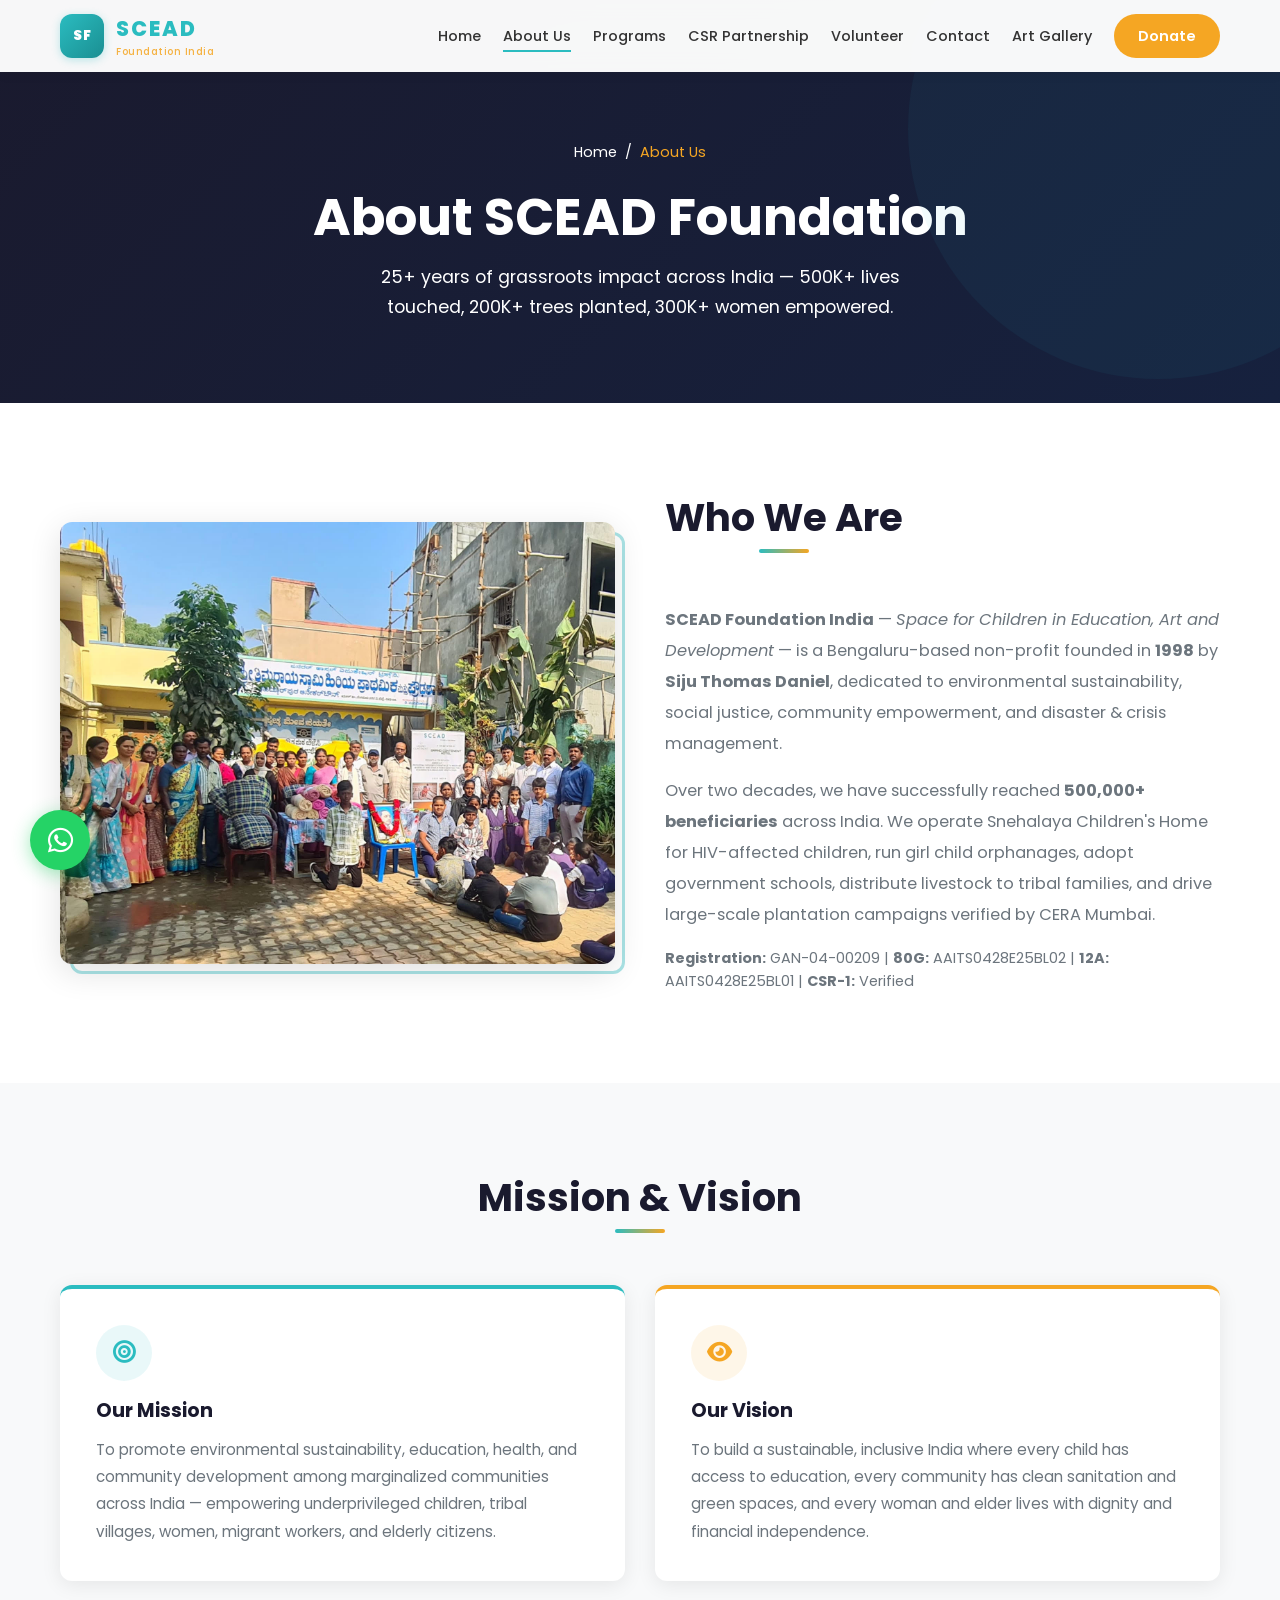
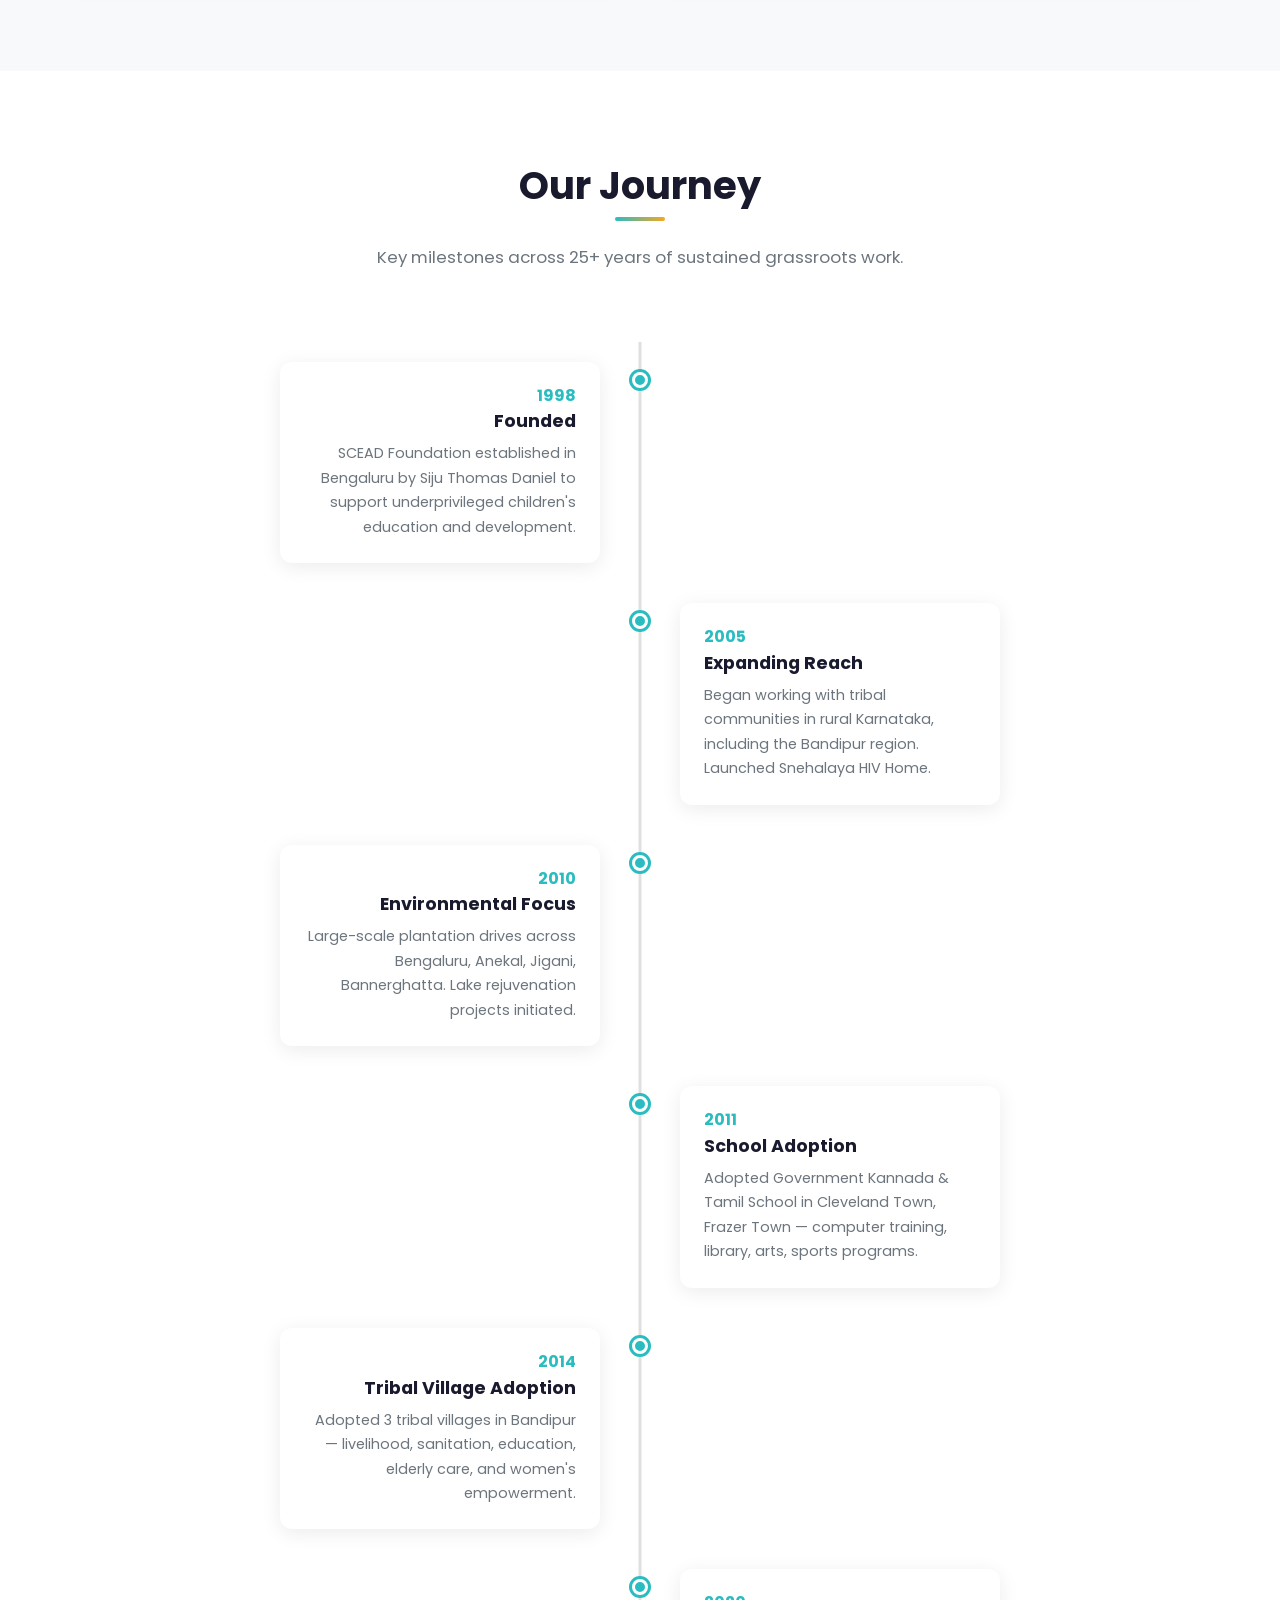
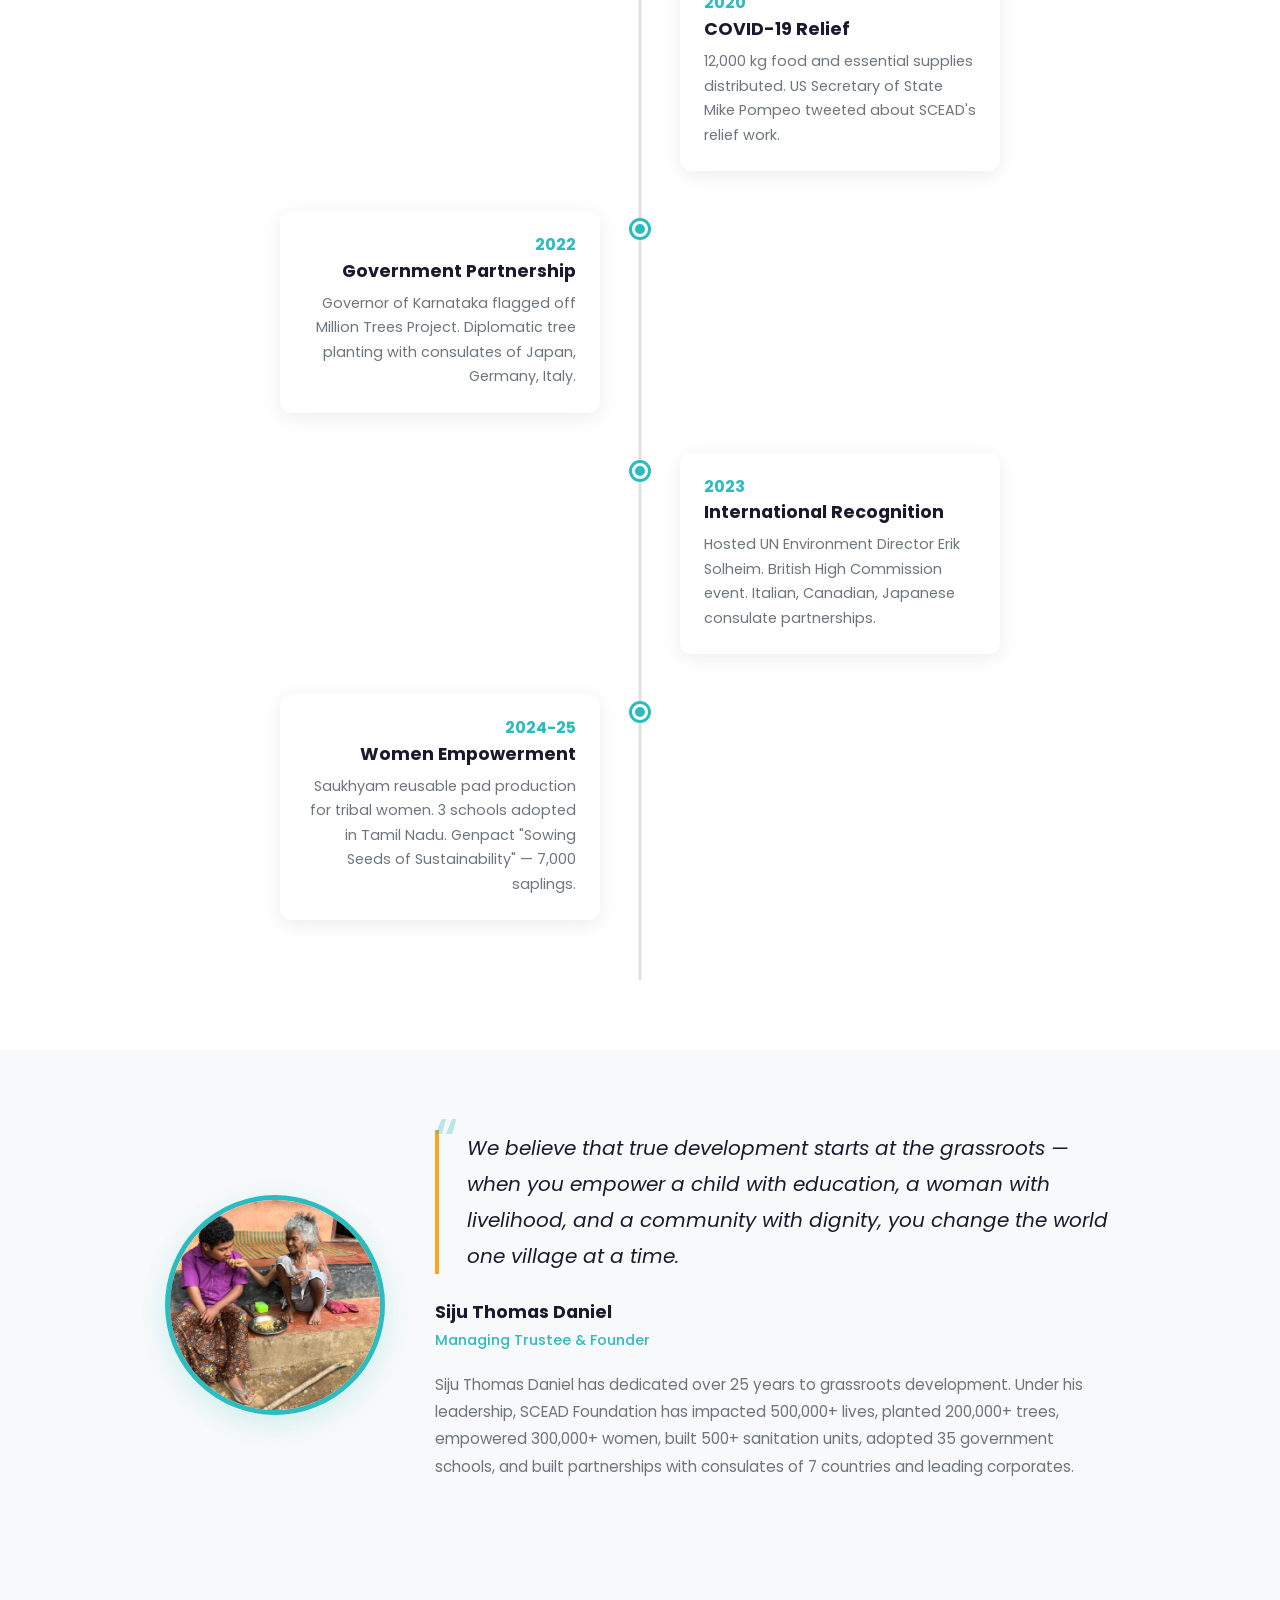
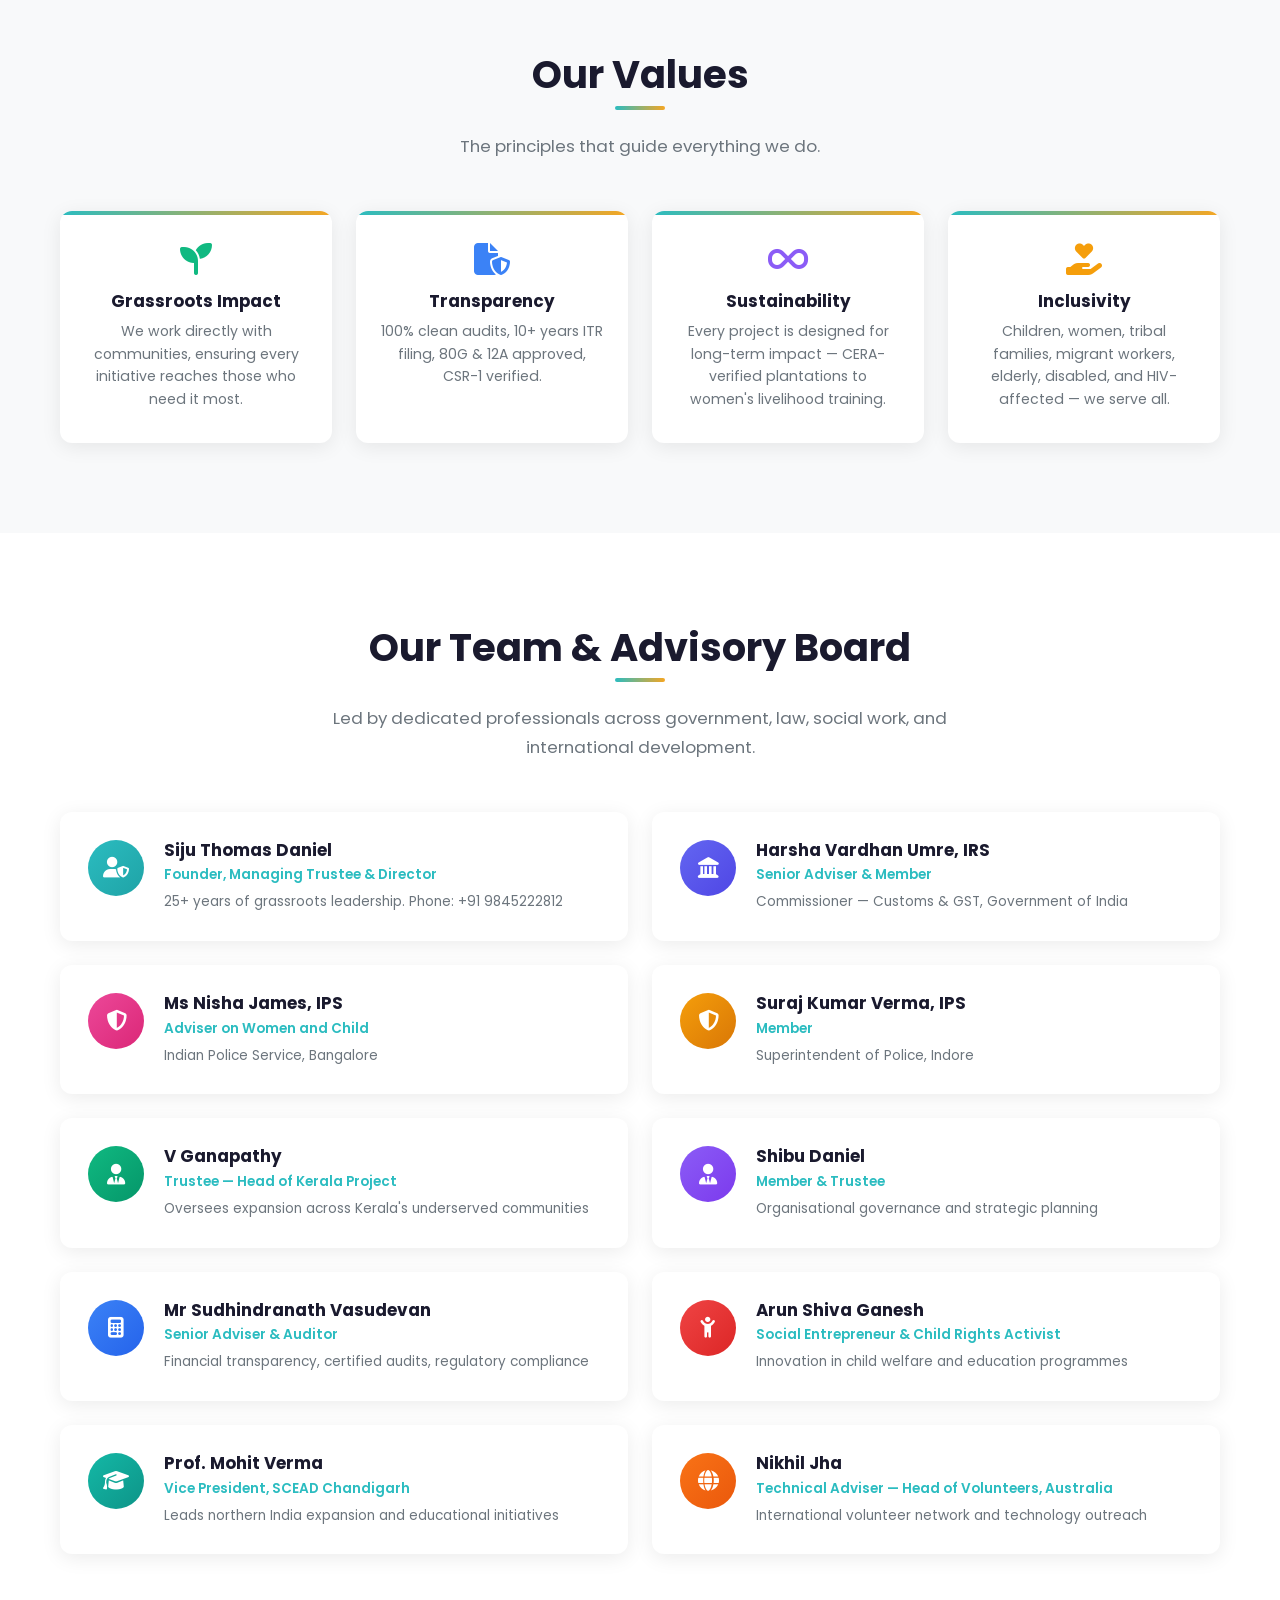
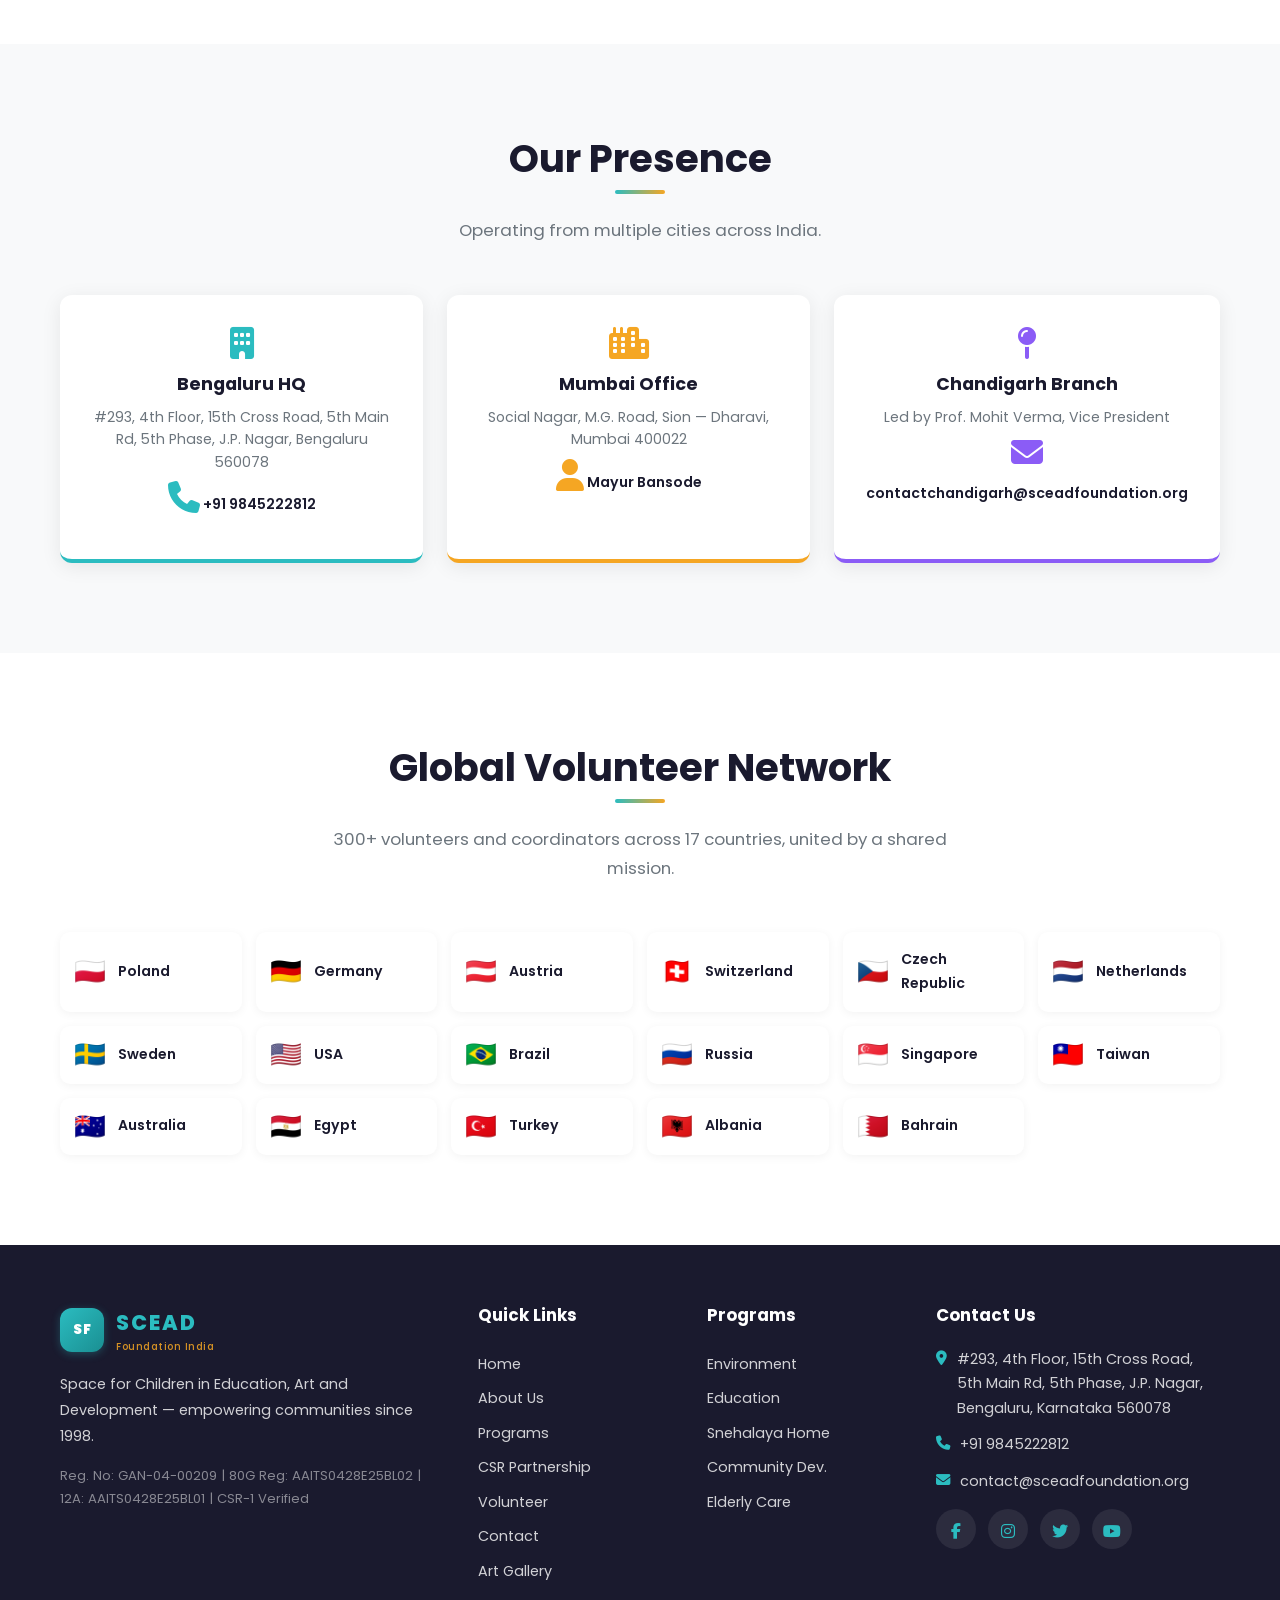
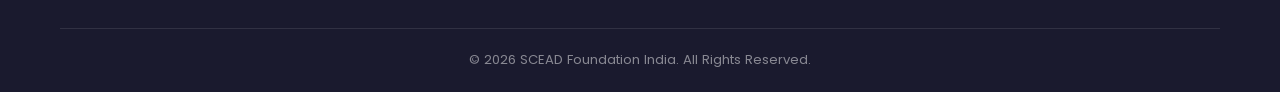
==== commit 7239a1a2: "Add SEO, GEO, LLM optimization — meta tags, Open Graph, Twitter Cards, JSON-LD, sitemap, robots.txt," ====
--- a/about.html
+++ b/about.html
@@ -5,6 +5,19 @@
   <meta name="viewport" content="width=device-width, initial-scale=1.0">
   <meta name="description" content="About SCEAD Foundation India — Founded in 1998 by Siju Thomas Daniel, empowering 500K+ lives through education, environment, tribal welfare, and women's empowerment.">
   <title>About Us — SCEAD Foundation India</title>
+  <meta name="keywords" content="SCEAD Foundation about, Siju Thomas Daniel, NGO founder India, Bengaluru NGO team, advisory board, IRS IPS advisers NGO">
+  <meta name="author" content="SCEAD Foundation India">
+  <meta name="robots" content="index, follow">
+  <link rel="canonical" href="https://vmishra.github.io/sceadfoundation/about.html">
+  <meta property="og:type" content="website">
+  <meta property="og:title" content="About SCEAD Foundation India — 25+ Years of Grassroots Impact">
+  <meta property="og:description" content="Founded in 1998 by Siju Thomas Daniel. Team includes IRS and IPS officers. 500K+ lives impacted across Karnataka, Tamil Nadu, and beyond.">
+  <meta property="og:url" content="https://vmishra.github.io/sceadfoundation/about.html">
+  <meta property="og:image" content="https://vmishra.github.io/sceadfoundation/images/community-gathering.jpg">
+  <meta name="twitter:card" content="summary_large_image">
+  <meta name="twitter:title" content="About SCEAD Foundation India">
+  <meta name="twitter:description" content="25+ years of grassroots impact. Team includes IRS, IPS officers. Offices in Bengaluru, Mumbai, Chandigarh.">
+  <meta name="twitter:image" content="https://vmishra.github.io/sceadfoundation/images/community-gathering.jpg">
   <link rel="preconnect" href="https://fonts.googleapis.com">
   <link rel="preconnect" href="https://fonts.gstatic.com" crossorigin>
   <link href="https://fonts.googleapis.com/css2?family=Poppins:wght@300;400;500;600;700;800&display=swap" rel="stylesheet">
--- a/styles.css
+++ b/styles.css
@@ -72,13 +72,13 @@
 .section-header h2::after {
   content: '';
   position: absolute;
-  bottom: -8px;
+  bottom: -10px;
   left: 50%;
   transform: translateX(-50%);
-  width: 60px;
-  height: 3px;
-  background: var(--secondary);
-  border-radius: 2px;
+  width: 50px;
+  height: 4px;
+  background: linear-gradient(90deg, var(--primary), var(--secondary));
+  border-radius: 3px;
 }
 
 .section-header p {
@@ -163,33 +163,47 @@
 .logo {
   display: flex;
   align-items: center;
-  gap: 10px;
+  gap: 12px;
   font-size: 1.35rem;
   font-weight: 800;
-  letter-spacing: 1px;
+  letter-spacing: 0.5px;
 }
 
 .logo-icon {
-  width: 42px;
-  height: 42px;
-  background: linear-gradient(135deg, var(--primary), var(--primary-dark));
-  border-radius: 10px;
+  width: 44px;
+  height: 44px;
+  background: linear-gradient(135deg, var(--primary), #1a8f92);
+  border-radius: 12px;
   display: flex;
   align-items: center;
   justify-content: center;
   color: var(--white);
   font-weight: 900;
-  font-size: 0.8rem;
-  letter-spacing: 0;
-}
-
-.logo-text span:first-child { color: var(--primary); }
-.logo-text span:last-child { color: var(--secondary); font-size: 0.65rem; display: block; font-weight: 400; letter-spacing: 0; margin-top: -4px; }
+  font-size: 0.82rem;
+  letter-spacing: 0.5px;
+  box-shadow: 0 2px 8px rgba(43,188,192,0.3);
+}
+
+.logo-text span:first-child {
+  color: var(--primary);
+  font-size: 1.3rem;
+  letter-spacing: 2px;
+  font-weight: 800;
+}
+.logo-text span:last-child {
+  color: var(--secondary);
+  font-size: 0.62rem;
+  display: block;
+  font-weight: 500;
+  letter-spacing: 0.5px;
+  margin-top: -3px;
+  opacity: 0.85;
+}
 
 .nav-links {
   display: flex;
   align-items: center;
-  gap: 28px;
+  gap: 22px;
 }
 
 .nav-links a {
@@ -270,7 +284,7 @@
   background-size: cover;
   background-position: center;
   background-repeat: no-repeat;
-  filter: brightness(0.4);
+  filter: brightness(0.3);
   transform: scale(1.05);
   transition: transform 8s ease;
 }
@@ -323,7 +337,7 @@
 
 .about-image {
   border-radius: var(--radius);
-  overflow: hidden;
+  overflow: visible;
   box-shadow: var(--shadow-lg);
   position: relative;
 }
@@ -333,18 +347,20 @@
   height: 100%;
   object-fit: cover;
   min-height: 400px;
+  border-radius: var(--radius);
 }
 
 .about-image::after {
   content: '';
   position: absolute;
-  bottom: -15px;
-  right: -15px;
+  bottom: -10px;
+  right: -10px;
   width: 100%;
   height: 100%;
   border: 3px solid var(--primary);
   border-radius: var(--radius);
   z-index: -1;
+  opacity: 0.4;
 }
 
 .about-cards {
@@ -420,7 +436,7 @@
   margin-bottom: 6px;
 }
 
-.stat-number .suffix { font-size: 1.6rem; }
+.stat-number .suffix { font-size: 1.4rem; font-weight: 600; }
 
 .stat-label {
   font-size: 0.88rem;
@@ -1085,8 +1101,9 @@
 }
 
 .info-card:hover {
-  transform: translateY(-5px);
+  transform: translateY(-4px);
   box-shadow: var(--shadow-lg);
+  border-color: rgba(43,188,192,0.1);
 }
 
 .info-card i {
@@ -1234,7 +1251,7 @@
   align-items: center;
   gap: 8px;
   color: rgba(255,255,255,0.7);
-  font-size: 0.8rem;
+  font-size: 0.85rem;
   font-weight: 500;
   white-space: nowrap;
 }
@@ -1246,6 +1263,7 @@
 
 .trust-badge strong {
   color: var(--white);
+  font-size: 1rem;
 }
 
 /* ---------- Endorsement Logos ---------- */
@@ -1296,12 +1314,22 @@
 }
 
 /* ---------- Animations ---------- */
+/* Start content visible — animations are progressive enhancement, not required */
 [data-aos] {
+  opacity: 1;
+  transform: none;
+  transition: opacity 0.6s ease-out, transform 0.6s ease-out;
+}
+
+/* Only hide elements AFTER JS has initialized the observer (class added by scripts.js) */
+.aos-ready [data-aos] {
   opacity: 0;
-  transition-property: opacity, transform;
-}
-
-[data-aos].aos-animate { opacity: 1; }
+}
+
+.aos-ready [data-aos].aos-animate {
+  opacity: 1;
+  transform: none !important;
+}
 
 /* Donate floating btn on mobile */
 .donate-float {
